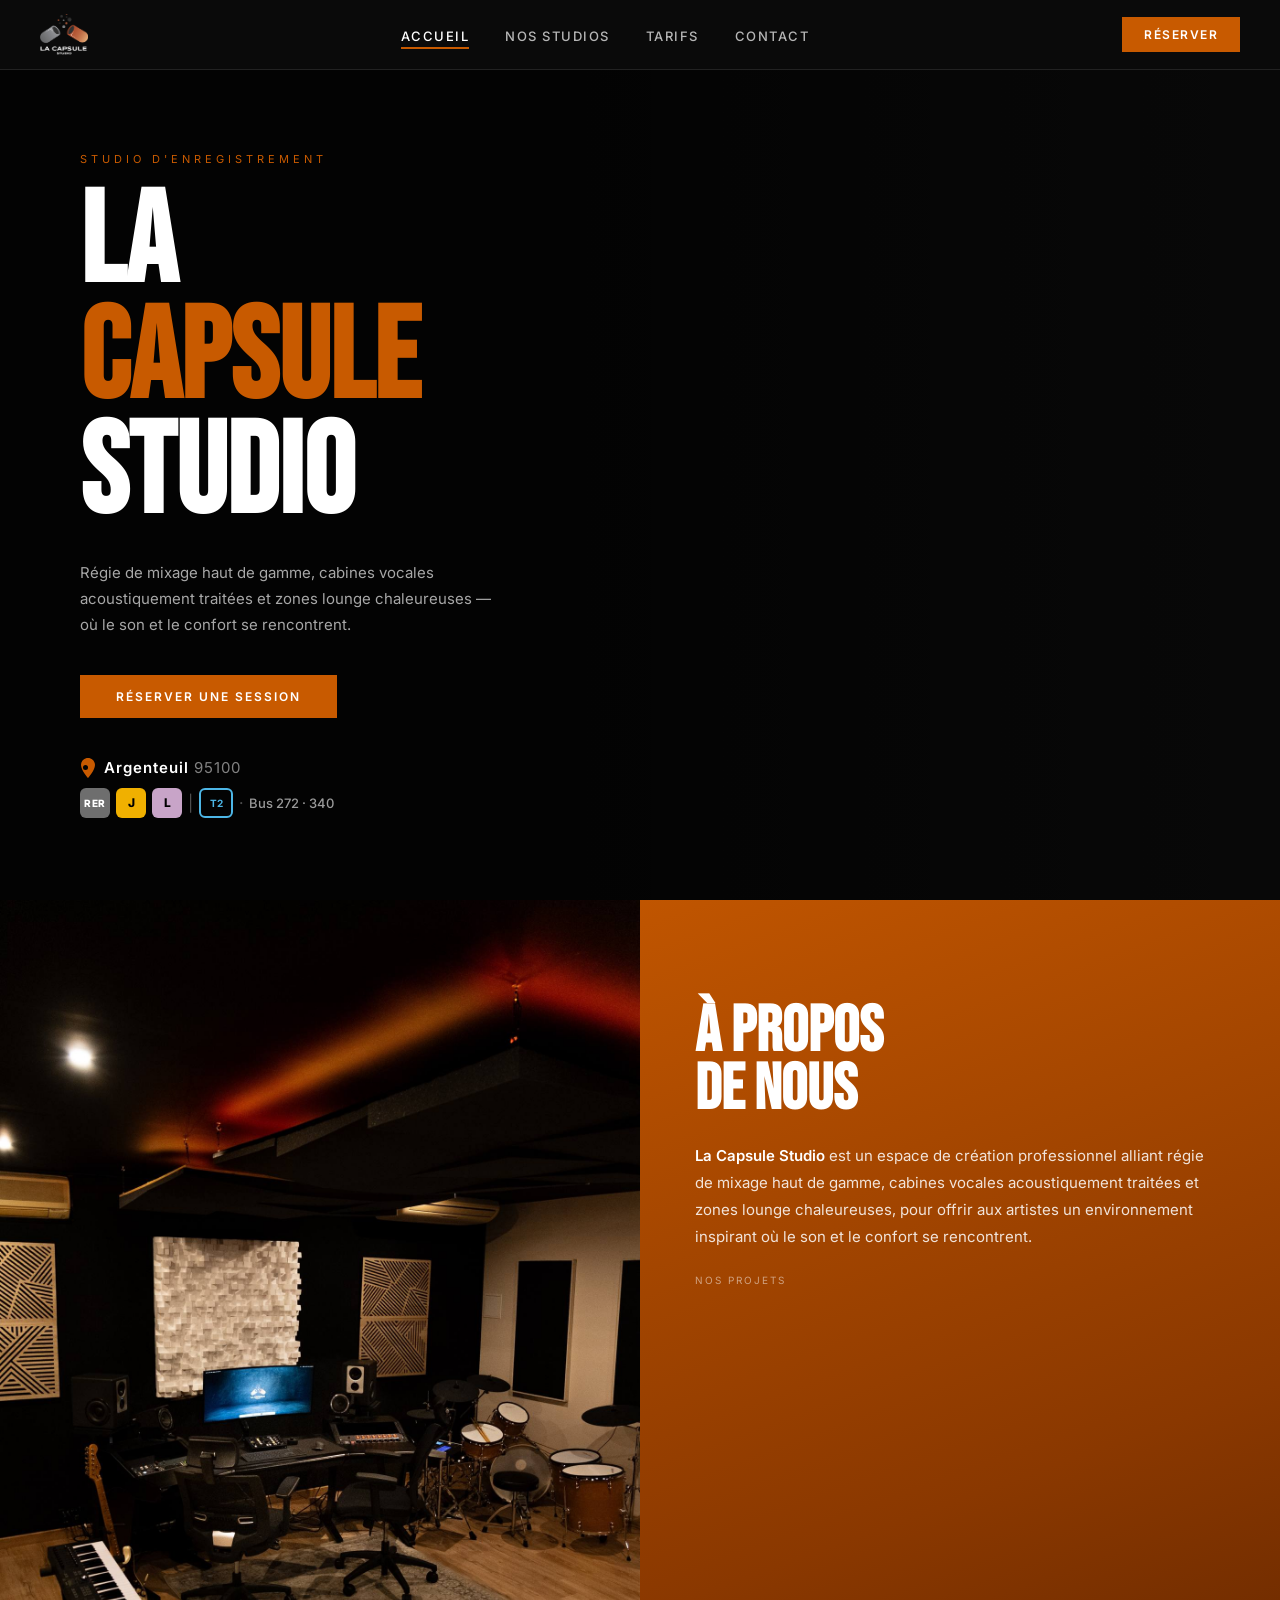
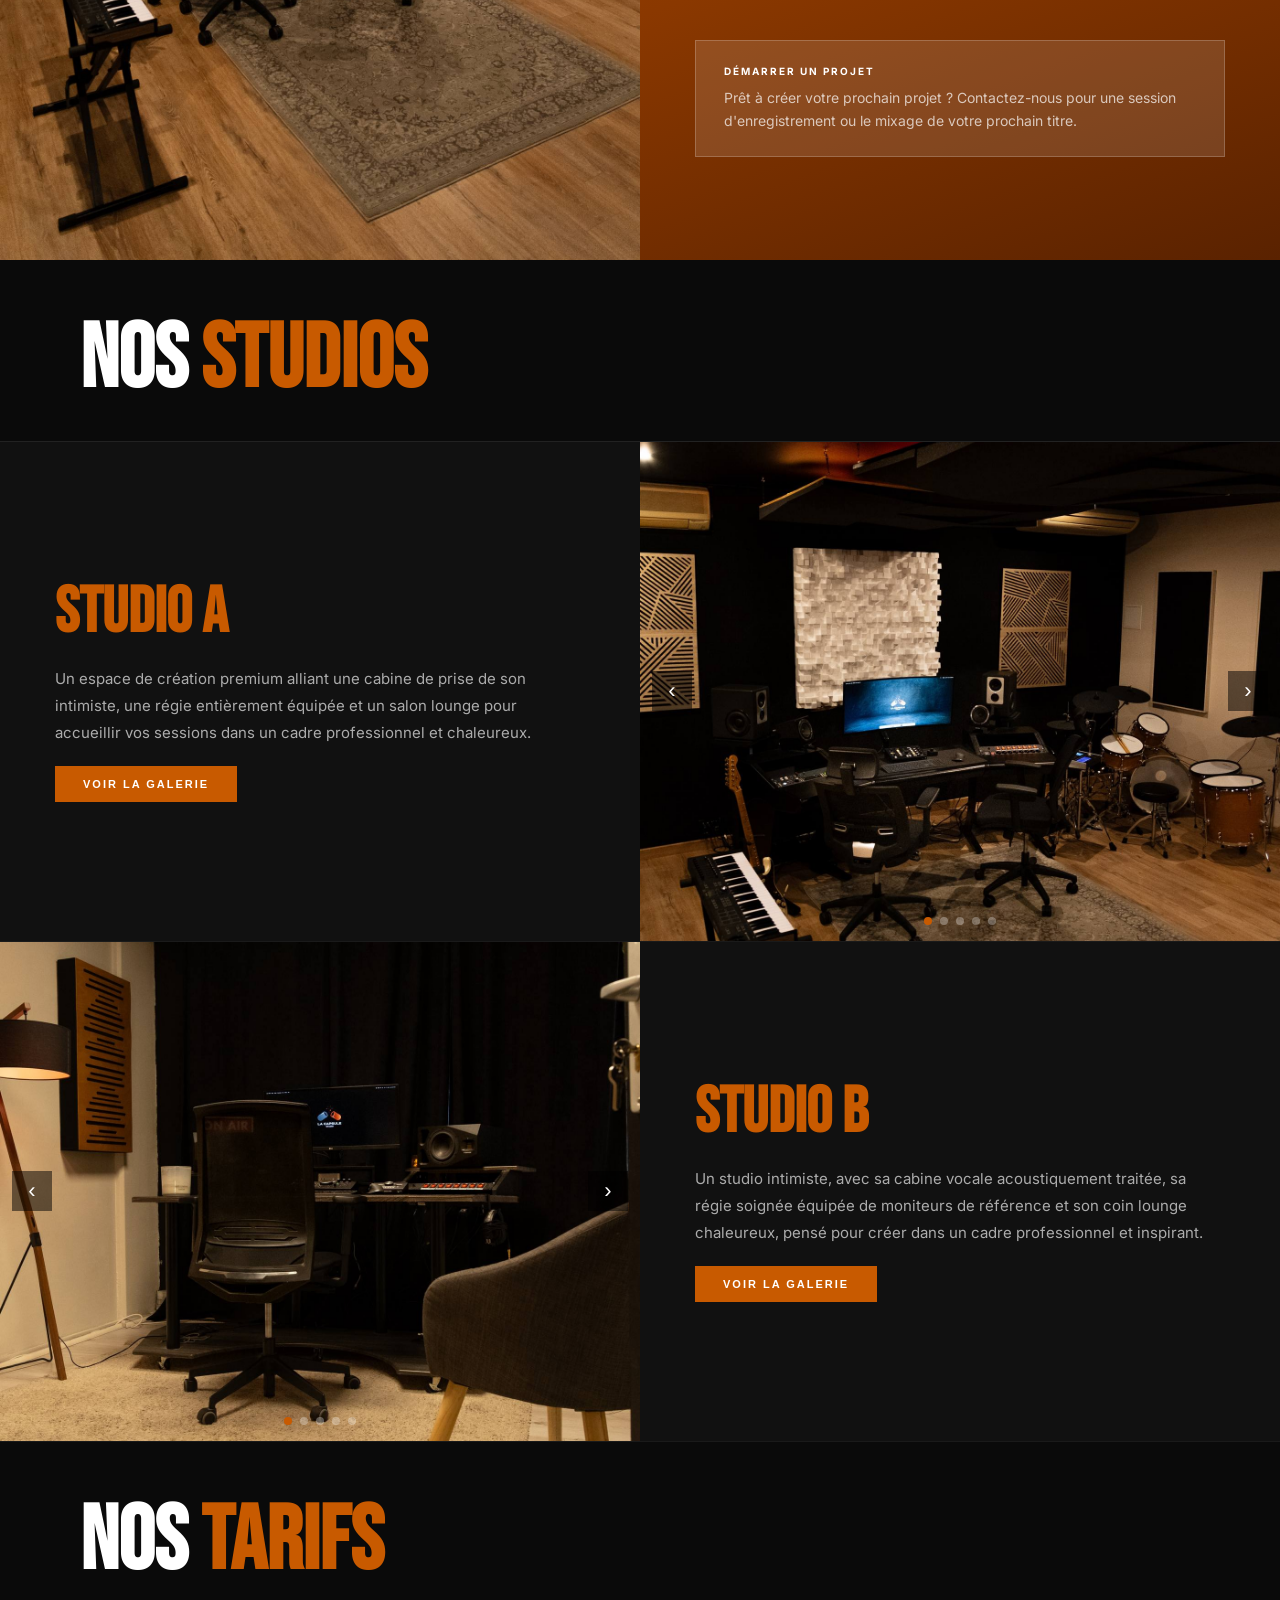
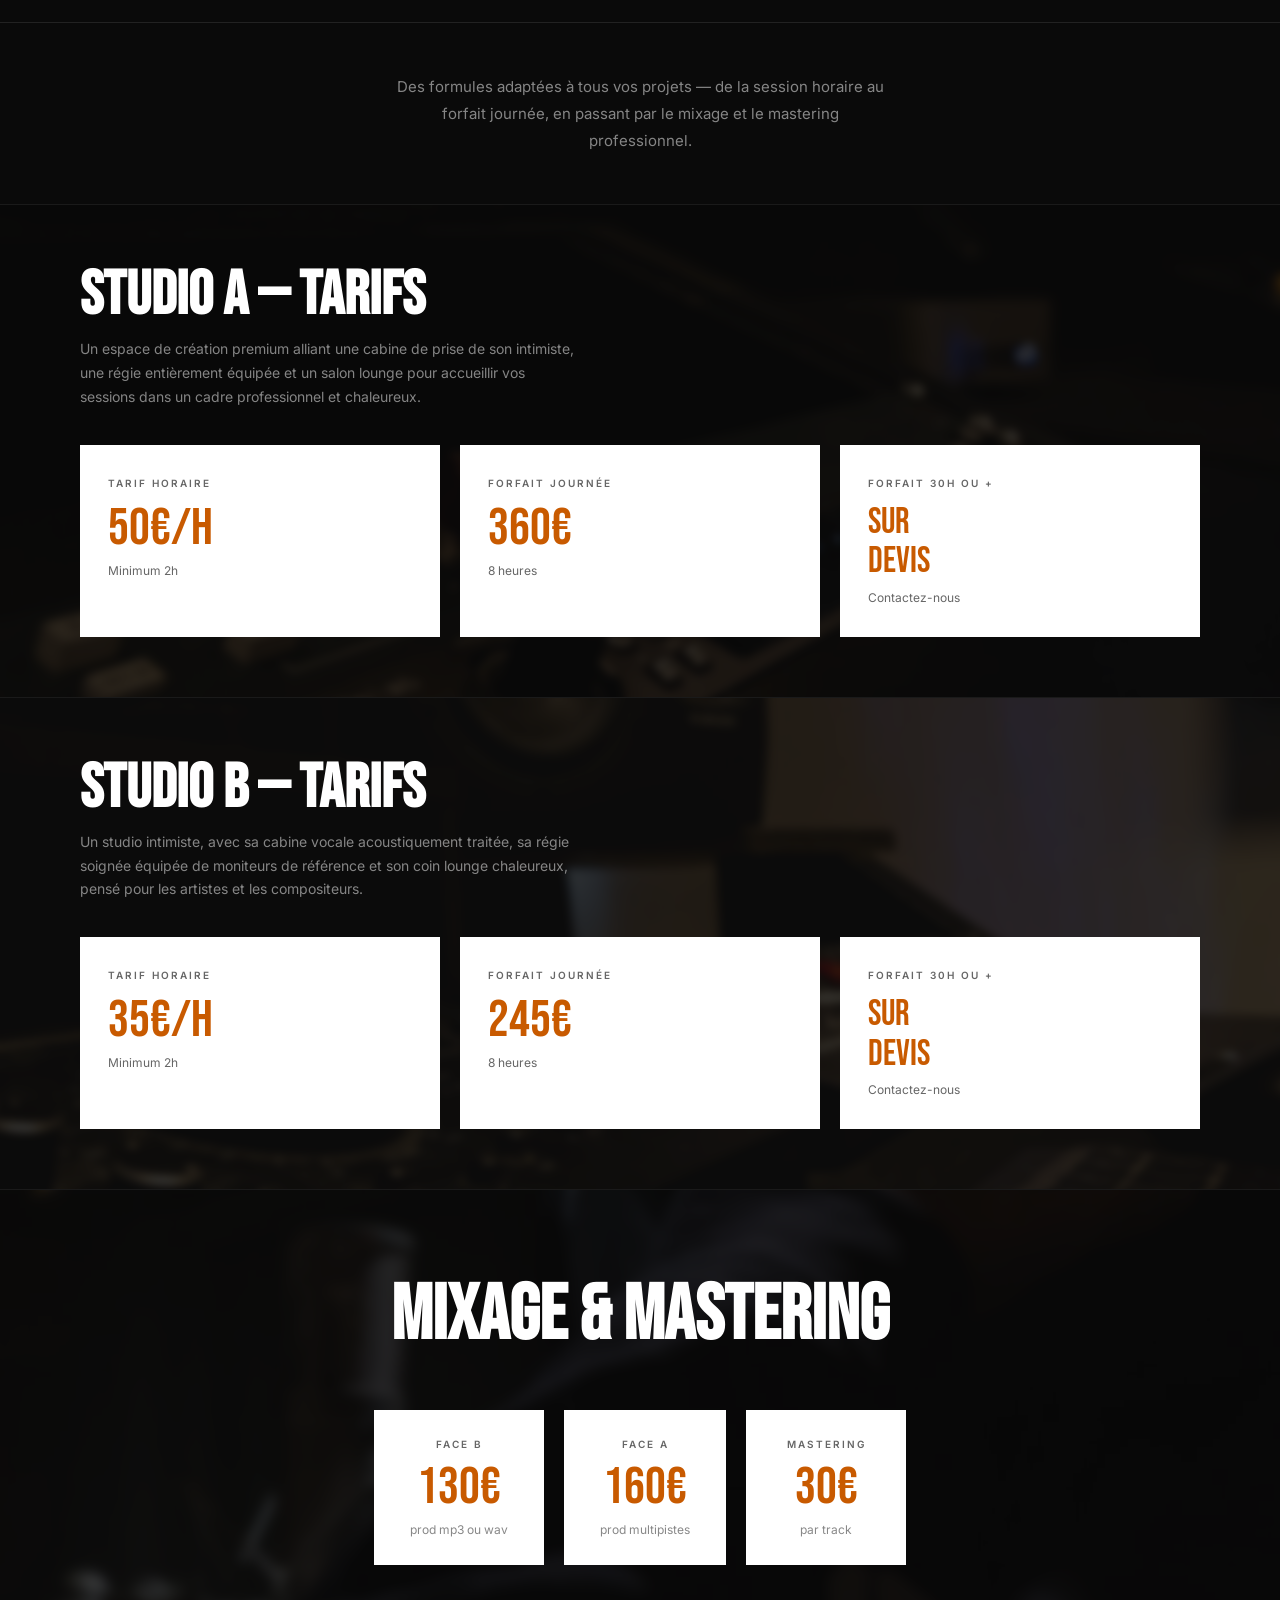
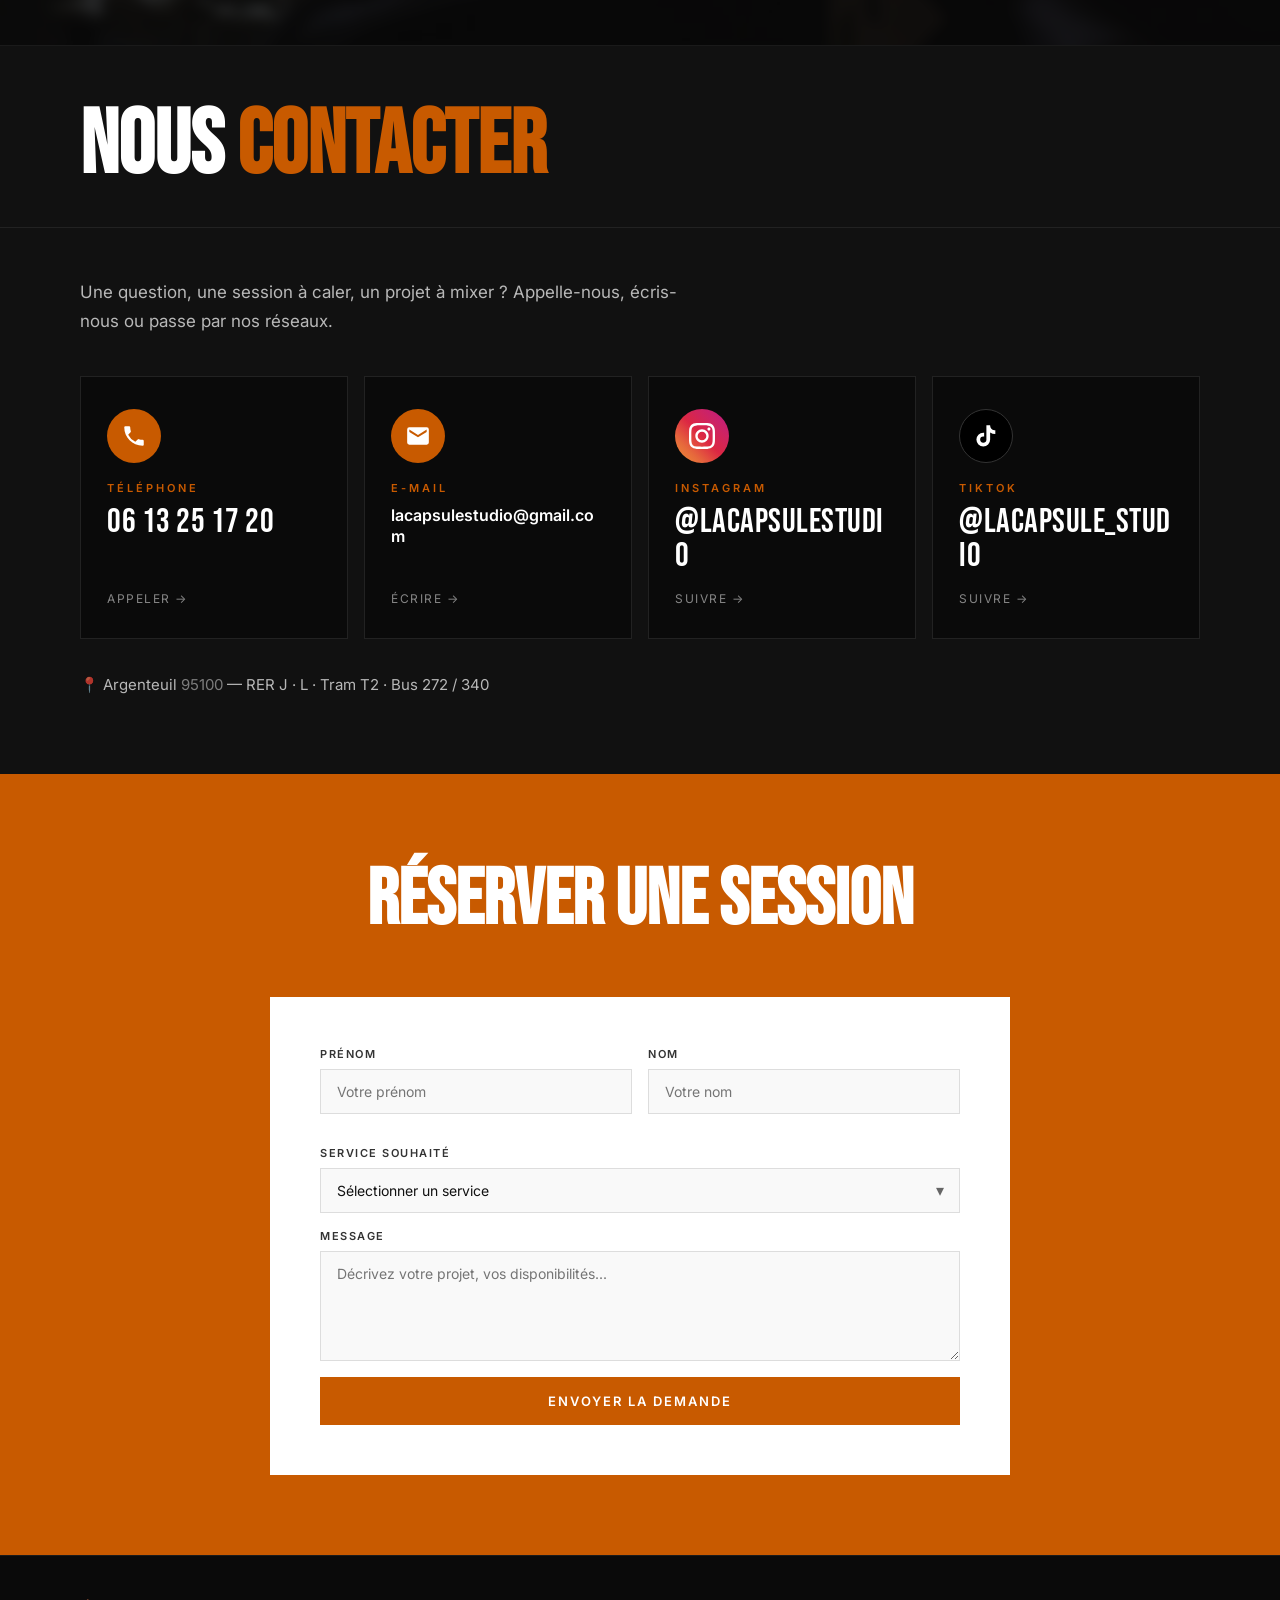
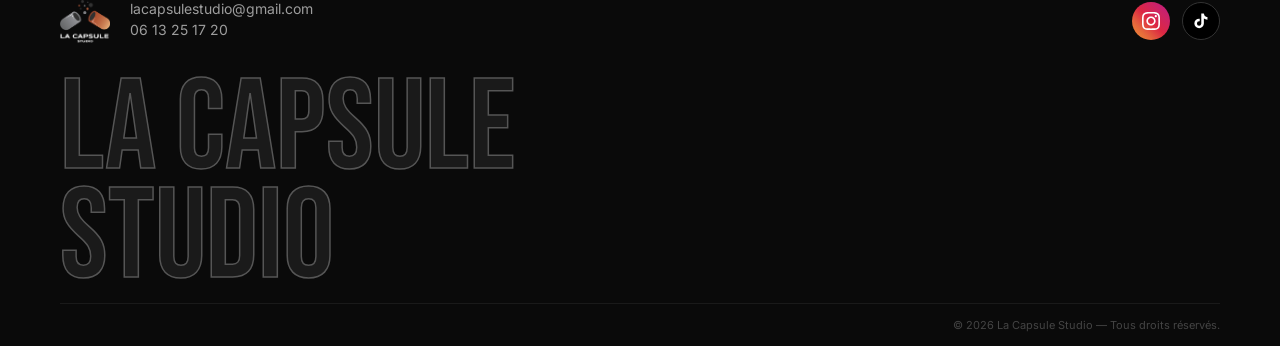
==== index.html @ 780597a2 "Texte de la section Contact raccourci" ====
<!DOCTYPE html>
<html lang="fr">
<head>
<meta charset="UTF-8">
<meta name="viewport" content="width=device-width, initial-scale=1.0, viewport-fit=cover">
<title>La Capsule Studio</title>
<link href="https://fonts.googleapis.com/css2?family=Bebas+Neue&family=Inter:wght@300;400;500;600&display=swap" rel="stylesheet">
<link rel="stylesheet" href="style.css">
</head>
<body>

<!-- NAV -->
<nav>
  <a class="nav-logo" href="#accueil" onclick="smoothTo('accueil');return false;">
    <img src="images/logo.png" class="logo-icon" alt="La Capsule Studio">
  </a>
  <ul class="nav-links" id="navLinks">
    <li><a href="#accueil" id="nav-accueil" class="active" onclick="smoothTo('accueil');return false;">ACCUEIL</a></li>
    <li><a href="#studios" id="nav-studios" onclick="smoothTo('studios');return false;">NOS STUDIOS</a></li>
    <li><a href="#tarifs" id="nav-tarifs" onclick="smoothTo('tarifs');return false;">TARIFS</a></li>
    <li><a href="#contact" id="nav-contact" onclick="smoothTo('contact');return false;">CONTACT</a></li>
  </ul>
  <div class="nav-right">
    <a class="btn-reserve" href="#reservation" onclick="smoothTo('reservation');return false;">RÉSERVER</a>
    <button class="mobile-menu-btn" onclick="toggleMenu()" aria-label="Menu">☰</button>
  </div>
</nav>

<!-- ========== ACCUEIL ========== -->
<section id="accueil" class="page">

  <!-- HERO avec vidéo -->
  <div class="hero">
    <video class="hero-video" autoplay muted loop playsinline preload="auto">
      <source src="video-bg.mp4" type="video/mp4">
    </video>
    <div class="hero-overlay"></div>
    <div class="hero-content">
      <p class="hero-tag">Studio d'enregistrement</p>
      <h1 class="hero-title">LA<br><span>CAPSULE</span><br>STUDIO</h1>
      <p class="hero-sub">Régie de mixage haut de gamme, cabines vocales acoustiquement traitées et zones lounge chaleureuses — où le son et le confort se rencontrent.</p>
      <a href="#reservation" class="hero-cta" onclick="smoothTo('reservation');return false;">RÉSERVER UNE SESSION</a>

      <!-- Localisation -->
      <div class="hero-location">
        <div class="location-top">
          <svg width="16" height="20" viewBox="0 0 16 20" fill="none"><path d="M8 0C4.13 0 1 3.13 1 7c0 5.25 7 13 7 13s7-7.75 7-13c0-3.87-3.13-7-7-7zm0 9.5A2.5 2.5 0 115.5 7 2.5 2.5 0 018 9.5z" fill="#C85A00"/></svg>
          <span class="location-city">Argenteuil <span>95100</span></span>
        </div>
        <div class="location-transports">
          <div class="transport-badge rer">RER</div>
          <div class="transport-badge line-j">J</div>
          <div class="transport-badge line-l">L</div>
          <div class="transport-sep">|</div>
          <div class="transport-badge tram">T2</div>
          <div class="transport-sep">·</div>
          <span class="transport-bus">Bus 272 · 340</span>
        </div>
      </div>
    </div>
  </div>

  <!-- À PROPOS -->
  <div class="section-about">
    <div class="about-img">
      <img src="images/photo-01.jpg" alt="Studio La Capsule">
    </div>
    <div class="about-content">
      <h2>À PROPOS<br>DE NOUS</h2>
      <p><strong>La Capsule Studio</strong> est un espace de création professionnel alliant régie de mixage haut de gamme, cabines vocales acoustiquement traitées et zones lounge chaleureuses, pour offrir aux artistes un environnement inspirant où le son et le confort se rencontrent.</p>
      <div class="spotify-wrap">
        <p class="spotify-label">NOS PROJETS</p>
        <iframe src="https://open.spotify.com/embed/playlist/1bwnCoMisP1FJUSFYsH07v?utm_source=generator&theme=0" width="100%" height="320" frameborder="0" allowfullscreen allow="autoplay; clipboard-write; encrypted-media; fullscreen; picture-in-picture" loading="lazy" style="border-radius:8px;"></iframe>
      </div>
      <div class="card-project">
        <h4>DÉMARRER UN PROJET</h4>
        <p>Prêt à créer votre prochain projet ? Contactez-nous pour une session d'enregistrement ou le mixage de votre prochain titre.</p>
      </div>
    </div>
  </div>

</section>

<!-- ========== NOS STUDIOS ========== -->
<section id="studios" class="page">

  <div class="page-header">
    <h1>NOS <span>STUDIOS</span></h1>
  </div>

  <!-- Studio A -->
  <div class="studio-section">
    <div class="studio-info">
      <h2>STUDIO A</h2>
      <p>Un espace de création premium alliant une cabine de prise de son intimiste, une régie entièrement équipée et un salon lounge pour accueillir vos sessions dans un cadre professionnel et chaleureux.</p>
      <button class="btn-galerie" onclick="openGallery('a')">VOIR LA GALERIE</button>
    </div>
    <div class="studio-gallery">
      <div class="gallery-slider" id="gallery-a">
        <div class="gallery-slide active"><img onclick="openLightbox(this)" src="images/photo-01.jpg" alt="Studio A"></div>
        <div class="gallery-slide"><img onclick="openLightbox(this)" src="images/photo-02.jpg" alt="Studio A"></div>
        <div class="gallery-slide"><img onclick="openLightbox(this)" src="images/photo-03.jpg" alt="Studio A"></div>
        <div class="gallery-slide"><img onclick="openLightbox(this)" src="images/photo-04.jpg" alt="Studio A"></div>
        <div class="gallery-slide"><img onclick="openLightbox(this)" src="images/photo-05.jpg" alt="Studio A"></div>
      </div>
      <button class="gallery-arrow prev" onclick="slideGallery('a',-1)">‹</button>
      <button class="gallery-arrow next" onclick="slideGallery('a',1)">›</button>
      <div class="gallery-nav" id="dots-a">
        <button class="gallery-dot active" onclick="goSlide('a',0)"></button>
        <button class="gallery-dot" onclick="goSlide('a',1)"></button>
        <button class="gallery-dot" onclick="goSlide('a',2)"></button>
        <button class="gallery-dot" onclick="goSlide('a',3)"></button>
        <button class="gallery-dot" onclick="goSlide('a',4)"></button>
      </div>
    </div>
  </div>

  <!-- Studio B -->
  <div class="studio-section reverse">
    <div class="studio-info">
      <h2>STUDIO B</h2>
      <p>Un studio intimiste, avec sa cabine vocale acoustiquement traitée, sa régie soignée équipée de moniteurs de référence et son coin lounge chaleureux, pensé pour créer dans un cadre professionnel et inspirant.</p>
      <button class="btn-galerie" onclick="openGallery('b')">VOIR LA GALERIE</button>
    </div>
    <div class="studio-gallery">
      <div class="gallery-slider" id="gallery-b">
        <div class="gallery-slide active"><img onclick="openLightbox(this)" src="images/photo-06.jpg" alt="Studio B"></div>
        <div class="gallery-slide"><img onclick="openLightbox(this)" src="images/photo-07.jpg" alt="Studio B"></div>
        <div class="gallery-slide"><img onclick="openLightbox(this)" src="images/photo-08.jpg" alt="Studio B"></div>
        <div class="gallery-slide"><img onclick="openLightbox(this)" src="images/photo-09.jpg" alt="Studio B" style="object-position:center 15%"></div>
        <div class="gallery-slide"><img onclick="openLightbox(this)" src="images/photo-10.jpg" alt="Studio B"></div>
      </div>
      <button class="gallery-arrow prev" onclick="slideGallery('b',-1)">‹</button>
      <button class="gallery-arrow next" onclick="slideGallery('b',1)">›</button>
      <div class="gallery-nav" id="dots-b">
        <button class="gallery-dot active" onclick="goSlide('b',0)"></button>
        <button class="gallery-dot" onclick="goSlide('b',1)"></button>
        <button class="gallery-dot" onclick="goSlide('b',2)"></button>
        <button class="gallery-dot" onclick="goSlide('b',3)"></button>
        <button class="gallery-dot" onclick="goSlide('b',4)"></button>
      </div>
    </div>
  </div>

</section>

<!-- ========== TARIFS ========== -->
<section id="tarifs" class="page">

  <div class="page-header">
    <h1>NOS <span>TARIFS</span></h1>
  </div>
  <div class="tarifs-intro">
    <p>Des formules adaptées à tous vos projets — de la session horaire au forfait journée, en passant par le mixage et le mastering professionnel.</p>
  </div>

  <div class="studio-tarif-block">
    <div class="tarif-bg" style="background-image:url('images/photo-04.jpg')"></div>
    <div class="tarif-header">
      <h2>STUDIO A — TARIFS</h2>
      <p>Un espace de création premium alliant une cabine de prise de son intimiste, une régie entièrement équipée et un salon lounge pour accueillir vos sessions dans un cadre professionnel et chaleureux.</p>
    </div>
    <div class="tarif-cards">
      <div class="tarif-card"><h4>Tarif horaire</h4><div class="price">50€/h</div><div class="detail">Minimum 2h</div></div>
      <div class="tarif-card"><h4>Forfait journée</h4><div class="price">360€</div><div class="detail">8 heures</div></div>
      <div class="tarif-card"><h4>Forfait 30h ou +</h4><div class="price-devis">Sur<br>devis</div><div class="detail">Contactez-nous</div></div>
    </div>
  </div>

  <div class="studio-tarif-block dark">
    <div class="tarif-bg" style="background-image:url('images/photo-11.jpg')"></div>
    <div class="tarif-header">
      <h2>STUDIO B — TARIFS</h2>
      <p>Un studio intimiste, avec sa cabine vocale acoustiquement traitée, sa régie soignée équipée de moniteurs de référence et son coin lounge chaleureux, pensé pour les artistes et les compositeurs.</p>
    </div>
    <div class="tarif-cards">
      <div class="tarif-card"><h4>Tarif horaire</h4><div class="price">35€/h</div><div class="detail">Minimum 2h</div></div>
      <div class="tarif-card"><h4>Forfait journée</h4><div class="price">245€</div><div class="detail">8 heures</div></div>
      <div class="tarif-card"><h4>Forfait 30h ou +</h4><div class="price-devis">Sur<br>devis</div><div class="detail">Contactez-nous</div></div>
    </div>
  </div>

  <div class="mixage-block">
    <div class="tarif-bg" style="background-image:url('images/photo-12.jpg');opacity:0.2;filter:blur(6px)"></div>
    <h2>MIXAGE & MASTERING</h2>
    <div class="mixage-cards">
      <div class="mixage-card"><h4>Face B</h4><div class="price">130€</div><div class="detail">prod mp3 ou wav</div></div>
      <div class="mixage-card"><h4>Face A</h4><div class="price">160€</div><div class="detail">prod multipistes</div></div>
      <div class="mixage-card"><h4>Mastering</h4><div class="price">30€</div><div class="detail">par track</div></div>
    </div>
  </div>

</section>

<!-- ========== CONTACT ========== -->
<section id="contact" class="page section-coord">

  <div class="page-header">
    <h1>NOUS <span>CONTACTER</span></h1>
  </div>

  <div class="coord-wrap">
    <p class="coord-intro">Une question, une session à caler, un projet à mixer&nbsp;? Appelle-nous, écris-nous ou passe par nos réseaux.</p>

    <div class="coord-grid">
      <a class="coord-card" href="tel:+33613251720">
        <span class="coord-icon"><svg width="26" height="26" viewBox="0 0 24 24" fill="white"><path d="M6.62 10.79a15.05 15.05 0 006.59 6.59l2.2-2.2a1 1 0 011.02-.24c1.12.37 2.33.57 3.57.57a1 1 0 011 1V20a1 1 0 01-1 1C10.61 21 3 13.39 3 4a1 1 0 011-1h3.5a1 1 0 011 1c0 1.25.2 2.45.57 3.57a1 1 0 01-.25 1.02l-2.2 2.2z"/></svg></span>
        <span class="coord-label">Téléphone</span>
        <span class="coord-value">06 13 25 17 20</span>
        <span class="coord-action">Appeler →</span>
      </a>
      <a class="coord-card" href="mailto:lacapsulestudio@gmail.com">
        <span class="coord-icon"><svg width="26" height="26" viewBox="0 0 24 24" fill="white"><path d="M20 4H4a2 2 0 00-2 2v12a2 2 0 002 2h16a2 2 0 002-2V6a2 2 0 00-2-2zm0 4.24l-8 5-8-5V6l8 5 8-5v2.24z"/></svg></span>
        <span class="coord-label">E-mail</span>
        <span class="coord-value coord-value-sm">lacapsulestudio@gmail.com</span>
        <span class="coord-action">Écrire →</span>
      </a>
      <a class="coord-card" href="https://www.instagram.com/lacapsulestudio/" target="_blank" rel="noopener">
        <span class="coord-icon social-ig"><svg width="26" height="26" viewBox="0 0 24 24" fill="white"><path d="M12 2.163c3.204 0 3.584.012 4.85.07 3.252.148 4.771 1.691 4.919 4.919.058 1.265.069 1.645.069 4.849 0 3.205-.012 3.584-.069 4.849-.149 3.225-1.664 4.771-4.919 4.919-1.266.058-1.644.07-4.85.07-3.204 0-3.584-.012-4.849-.07-3.26-.149-4.771-1.699-4.919-4.92-.058-1.265-.07-1.644-.07-4.849 0-3.204.013-3.583.07-4.849.149-3.227 1.664-4.771 4.919-4.919 1.266-.057 1.645-.069 4.849-.069zm0-2.163c-3.259 0-3.667.014-4.947.072-4.358.2-6.78 2.618-6.98 6.98-.059 1.281-.073 1.689-.073 4.948 0 3.259.014 3.668.072 4.948.2 4.358 2.618 6.78 6.98 6.98 1.281.058 1.689.072 4.948.072 3.259 0 3.668-.014 4.948-.072 4.354-.2 6.782-2.618 6.979-6.98.059-1.28.073-1.689.073-4.948 0-3.259-.014-3.667-.072-4.947-.196-4.354-2.617-6.78-6.979-6.98-1.281-.059-1.69-.073-4.949-.073zm0 5.838c-3.403 0-6.162 2.759-6.162 6.162s2.759 6.163 6.162 6.163 6.162-2.759 6.162-6.163c0-3.403-2.759-6.162-6.162-6.162zm0 10.162c-2.209 0-4-1.79-4-4 0-2.209 1.791-4 4-4s4 1.791 4 4c0 2.21-1.791 4-4 4zm6.406-11.845c-.796 0-1.441.645-1.441 1.44s.645 1.44 1.441 1.44c.795 0 1.439-.645 1.439-1.44s-.644-1.44-1.439-1.44z"/></svg></span>
        <span class="coord-label">Instagram</span>
        <span class="coord-value">@lacapsulestudio</span>
        <span class="coord-action">Suivre →</span>
      </a>
      <a class="coord-card" href="https://www.tiktok.com/@lacapsule_studio" target="_blank" rel="noopener">
        <span class="coord-icon social-tk"><svg width="26" height="26" viewBox="0 0 24 24" fill="white"><path d="M19.59 6.69a4.83 4.83 0 01-3.77-4.25V2h-3.45v13.67a2.89 2.89 0 01-2.88 2.5 2.89 2.89 0 01-2.89-2.89 2.89 2.89 0 012.89-2.89c.28 0 .54.04.79.1V9.01a6.33 6.33 0 00-.79-.05 6.34 6.34 0 00-6.34 6.34 6.34 6.34 0 006.34 6.34 6.34 6.34 0 006.33-6.34V8.69a8.18 8.18 0 004.78 1.53V6.78a4.85 4.85 0 01-1.01-.09z"/></svg></span>
        <span class="coord-label">TikTok</span>
        <span class="coord-value">@lacapsule_studio</span>
        <span class="coord-action">Suivre →</span>
      </a>
    </div>

    <p class="coord-address">📍 Argenteuil <span>95100</span> — RER J · L · Tram T2 · Bus 272 / 340</p>
  </div>

</section>

<!-- ========== RÉSERVATION ========== -->
<section id="reservation" class="section-contact">
  <h2>RÉSERVER UNE SESSION</h2>
  <div class="contact-form-wrap">
    <div class="form-row">
      <div class="form-group"><label>Prénom</label><input type="text" id="prenom" placeholder="Votre prénom"></div>
      <div class="form-group"><label>Nom</label><input type="text" id="nom" placeholder="Votre nom"></div>
    </div>
    <div class="form-group">
      <label>Service souhaité</label>
      <div class="select-wrap">
        <select id="service">
          <option value="">Sélectionner un service</option>
          <option>Enregistrement — Studio A</option>
          <option>Enregistrement — Studio B</option>
          <option>Mixage (Face B — mp3/wav)</option>
          <option>Mixage (Face A — multipistes)</option>
          <option>Mastering</option>
          <option>Forfait journée</option>
          <option>Information</option>
        </select>
      </div>
    </div>
    <div class="form-group"><label>Message</label><textarea id="message" placeholder="Décrivez votre projet, vos disponibilités..."></textarea></div>
    <button class="btn-submit" onclick="sendForm()">ENVOYER LA DEMANDE</button>
  </div>
</section>

<!-- FOOTER -->
<footer>
  <div class="footer-top">
    <div class="footer-info">
      <img src="images/logo.png" class="footer-logo" alt="La Capsule Studio">
      <div class="footer-contact">
        <p>lacapsulestudio@gmail.com</p>
        <p>06 13 25 17 20</p>
      </div>
    </div>
    <div class="footer-social">
      <a href="https://www.instagram.com/lacapsulestudio/" target="_blank" class="social-btn social-ig" title="Instagram">
        <svg width="18" height="18" viewBox="0 0 24 24" fill="white"><path d="M12 2.163c3.204 0 3.584.012 4.85.07 3.252.148 4.771 1.691 4.919 4.919.058 1.265.069 1.645.069 4.849 0 3.205-.012 3.584-.069 4.849-.149 3.225-1.664 4.771-4.919 4.919-1.266.058-1.644.07-4.85.07-3.204 0-3.584-.012-4.849-.07-3.26-.149-4.771-1.699-4.919-4.92-.058-1.265-.07-1.644-.07-4.849 0-3.204.013-3.583.07-4.849.149-3.227 1.664-4.771 4.919-4.919 1.266-.057 1.645-.069 4.849-.069zm0-2.163c-3.259 0-3.667.014-4.947.072-4.358.2-6.78 2.618-6.98 6.98-.059 1.281-.073 1.689-.073 4.948 0 3.259.014 3.668.072 4.948.2 4.358 2.618 6.78 6.98 6.98 1.281.058 1.689.072 4.948.072 3.259 0 3.668-.014 4.948-.072 4.354-.2 6.782-2.618 6.979-6.98.059-1.28.073-1.689.073-4.948 0-3.259-.014-3.667-.072-4.947-.196-4.354-2.617-6.78-6.979-6.98-1.281-.059-1.69-.073-4.949-.073zm0 5.838c-3.403 0-6.162 2.759-6.162 6.162s2.759 6.163 6.162 6.163 6.162-2.759 6.162-6.163c0-3.403-2.759-6.162-6.162-6.162zm0 10.162c-2.209 0-4-1.79-4-4 0-2.209 1.791-4 4-4s4 1.791 4 4c0 2.21-1.791 4-4 4zm6.406-11.845c-.796 0-1.441.645-1.441 1.44s.645 1.44 1.441 1.44c.795 0 1.439-.645 1.439-1.44s-.644-1.44-1.439-1.44z"/></svg>
      </a>
      <a href="https://www.tiktok.com/@lacapsule_studio" target="_blank" class="social-btn social-tk" title="TikTok">
        <svg width="18" height="18" viewBox="0 0 24 24" fill="white"><path d="M19.59 6.69a4.83 4.83 0 01-3.77-4.25V2h-3.45v13.67a2.89 2.89 0 01-2.88 2.5 2.89 2.89 0 01-2.89-2.89 2.89 2.89 0 012.89-2.89c.28 0 .54.04.79.1V9.01a6.33 6.33 0 00-.79-.05 6.34 6.34 0 00-6.34 6.34 6.34 6.34 0 006.34 6.34 6.34 6.34 0 006.33-6.34V8.69a8.18 8.18 0 004.78 1.53V6.78a4.85 4.85 0 01-1.01-.09z"/></svg>
      </a>
    </div>
  </div>
  <div class="footer-big">LA CAPSULE<br>STUDIO</div>
  <div class="footer-bottom">© 2026 La Capsule Studio — Tous droits réservés.</div>
</footer>

<div class="toast" id="toast"></div>

<div class="lightbox" id="lightbox" onclick="closeLightbox(event)">
  <button class="lightbox-close" onclick="closeLightbox()">×</button>
  <button class="lightbox-arrow prev" onclick="event.stopPropagation();lbNav(-1)">‹</button>
  <img id="lightbox-img" src="" alt="">
  <button class="lightbox-arrow next" onclick="event.stopPropagation();lbNav(1)">›</button>
</div>

<script src="script.js"></script>
</body>
</html>
---- style.css ----
/* ===== VARIABLES ===== */
:root {
  --orange: #C85A00;
  --orange-light: #D4692A;
  --black: #0a0a0a;
  --dark: #111111;
  --white: #ffffff;
}

*, *::before, *::after { margin: 0; padding: 0; box-sizing: border-box; }
html { scroll-behavior: smooth; }
body { font-family: 'Inter', sans-serif; background: var(--black); color: var(--white); overflow-x: hidden; }

/* ===== NAV ===== */
nav { position: fixed; top: 0; left: 0; right: 0; z-index: 1000; background: var(--black); display: flex; align-items: center; justify-content: space-between; padding: 0 40px; height: 70px; border-bottom: 1px solid #222; }
.nav-logo { display: flex; align-items: center; text-decoration: none; }
.logo-icon { width: 48px; height: 48px; object-fit: contain; mix-blend-mode: screen; }
.nav-links { display: flex; align-items: center; gap: 36px; list-style: none; }
.nav-links a { color: var(--white); text-decoration: none; font-size: 13px; font-weight: 500; letter-spacing: 1.5px; text-transform: uppercase; opacity: 0.7; position: relative; transition: opacity 0.3s; }
.nav-links a::after { content: ''; position: absolute; bottom: -5px; left: 0; width: 0; height: 2px; background: var(--orange); transition: width 0.35s ease; }
.nav-links a:hover { opacity: 1; }
.nav-links a.active { opacity: 1; }
.nav-links a.active::after { width: 100%; }
.nav-right { display: flex; align-items: center; gap: 16px; }
.btn-reserve { background: var(--orange); color: var(--white); padding: 10px 22px; font-size: 12px; font-weight: 600; letter-spacing: 1.5px; text-transform: uppercase; text-decoration: none; transition: background 0.2s; white-space: nowrap; }
.btn-reserve:hover { background: var(--orange-light); }
.mobile-menu-btn { display: none; background: none; border: none; color: white; font-size: 26px; cursor: pointer; padding: 4px 8px; line-height: 1; }

/* ===== PAGES ===== */
#accueil { padding-top: 70px; }
section.page { scroll-margin-top: 70px; }

/* ===== HERO ===== */
.hero { position: relative; min-height: calc(100vh - 70px); display: flex; align-items: center; overflow: hidden; background: #0a0a0a; }
.hero-video { position: absolute; inset: 0; width: 100%; height: 100%; object-fit: cover; opacity: 0.45; }
.hero-overlay { position: absolute; inset: 0; background: linear-gradient(to right, rgba(0,0,0,0.75) 40%, rgba(0,0,0,0.2) 100%); }
.hero-content { position: relative; z-index: 2; padding: 60px 80px; max-width: 680px; }
.hero-tag { font-size: 11px; letter-spacing: 4px; text-transform: uppercase; color: var(--orange); margin-bottom: 20px; }
.hero-title { font-family: 'Bebas Neue', sans-serif; font-size: clamp(64px, 10vw, 130px); line-height: 0.9; color: var(--white); margin-bottom: 28px; }
.hero-title span { color: var(--orange); }
.hero-sub { font-size: 15px; line-height: 1.75; color: rgba(255,255,255,0.65); max-width: 420px; margin-bottom: 36px; }
.hero-cta { display: inline-block; background: var(--orange); color: var(--white); padding: 14px 36px; font-size: 12px; font-weight: 600; letter-spacing: 2px; text-transform: uppercase; text-decoration: none; transition: background 0.2s, transform 0.2s; margin-bottom: 40px; }
.hero-cta:hover { background: var(--orange-light); transform: translateY(-2px); }

/* ===== LOCALISATION ===== */
.hero-location { display: flex; flex-direction: column; gap: 10px; }
.location-top { display: flex; align-items: center; gap: 8px; }
.location-city { font-size: 15px; font-weight: 600; color: var(--white); letter-spacing: 1px; }
.location-city span { color: rgba(255,255,255,0.5); font-weight: 400; }
.location-transports { display: flex; align-items: center; gap: 6px; flex-wrap: wrap; }
.transport-badge { display: flex; align-items: center; justify-content: center; width: 30px; height: 30px; border-radius: 6px; font-size: 12px; font-weight: 800; letter-spacing: 0; }
.transport-badge.rer { background: #6e6e6e; color: white; font-size: 10px; letter-spacing: 0.5px; }
.transport-badge.line-j { background: #f0b000; color: #000; }
.transport-badge.line-l { background: #c8a4c8; color: #000; }
.transport-badge.tram { background: transparent; color: #4db6e6; border: 2px solid #4db6e6; font-size: 10px; font-weight: 700; width: 34px; }
.transport-sep { color: rgba(255,255,255,0.3); font-size: 16px; }
.transport-bus { font-size: 13px; color: rgba(255,255,255,0.6); font-weight: 500; }

/* ===== À PROPOS ===== */
.section-about { display: grid; grid-template-columns: 1fr 1fr; min-height: 600px; }
.about-img { overflow: hidden; }
.about-img img { width: 100%; height: 100%; object-fit: cover; object-position: center; display: block; min-height: 500px; }
.about-content { background: linear-gradient(160deg, #c05500 0%, #8a3800 60%, #5a2200 100%); padding: 60px 55px; display: flex; flex-direction: column; justify-content: center; gap: 24px; }
.about-content h2 { font-family: 'Bebas Neue', sans-serif; font-size: clamp(44px, 5vw, 80px); line-height: 0.9; color: var(--white); }
.about-content > p { font-size: 15px; line-height: 1.8; color: rgba(255,255,255,0.85); }
.about-content strong { color: var(--white); font-weight: 600; }
.spotify-wrap { display: flex; flex-direction: column; gap: 10px; }
.spotify-label { font-size: 10px; letter-spacing: 2px; text-transform: uppercase; color: rgba(255,255,255,0.5); }
.card-project { background: rgba(255,255,255,0.12); border: 1px solid rgba(255,255,255,0.2); padding: 24px 28px; }
.card-project h4 { font-size: 10px; letter-spacing: 2px; text-transform: uppercase; color: var(--white); margin-bottom: 10px; }
.card-project p { font-size: 14px; color: rgba(255,255,255,0.7); line-height: 1.6; }

/* ===== STUDIOS ===== */
.page-header { padding: 60px 80px 40px; border-bottom: 1px solid #222; }
.page-header h1 { font-family: 'Bebas Neue', sans-serif; font-size: clamp(48px, 7vw, 90px); line-height: 0.9; }
.page-header h1 span { color: var(--orange); }
.studio-section { display: grid; grid-template-columns: 1fr 1fr; min-height: 500px; border-bottom: 1px solid #1a1a1a; }
.studio-section.reverse { direction: rtl; }
.studio-section.reverse > * { direction: ltr; }
.studio-info { padding: 60px 55px; display: flex; flex-direction: column; justify-content: center; gap: 20px; background: var(--dark); }
.studio-info h2 { font-family: 'Bebas Neue', sans-serif; font-size: clamp(40px, 5vw, 68px); color: var(--orange); line-height: 1; }
.studio-info p { font-size: 15px; line-height: 1.8; color: rgba(255,255,255,0.65); }
.btn-galerie { display: inline-block; background: var(--orange); color: var(--white); padding: 12px 28px; font-size: 11px; font-weight: 600; letter-spacing: 2px; text-transform: uppercase; cursor: pointer; border: none; transition: background 0.2s; width: fit-content; }
.btn-galerie:hover { background: var(--orange-light); }
.studio-gallery { position: relative; overflow: hidden; min-height: 460px; }
.gallery-slider { position: relative; width: 100%; height: 100%; min-height: 460px; }
.gallery-slide { position: absolute; inset: 0; opacity: 0; transition: opacity 0.5s; }
.gallery-slide.active { opacity: 1; }
.gallery-slide img { width: 100%; height: 100%; object-fit: cover; display: block; cursor: zoom-in; }
.gallery-nav { position: absolute; bottom: 16px; left: 50%; transform: translateX(-50%); display: flex; gap: 8px; z-index: 10; }
.gallery-dot { width: 8px; height: 8px; border-radius: 50%; background: rgba(255,255,255,0.3); cursor: pointer; border: none; transition: background 0.2s; }
.gallery-dot.active { background: var(--orange); }
.gallery-arrow { position: absolute; top: 50%; transform: translateY(-50%); background: rgba(0,0,0,0.5); border: none; color: white; width: 40px; height: 40px; cursor: pointer; z-index: 10; font-size: 22px; display: flex; align-items: center; justify-content: center; transition: background 0.2s; }
.gallery-arrow:hover { background: var(--orange); }
.gallery-arrow.prev { left: 12px; }
.gallery-arrow.next { right: 12px; }

/* ===== TARIFS ===== */
.tarifs-intro { padding: 50px 80px; text-align: center; border-bottom: 1px solid #1a1a1a; }
.tarifs-intro p { font-size: 15px; color: rgba(255,255,255,0.5); max-width: 500px; margin: 0 auto; line-height: 1.8; }
.studio-tarif-block { padding: 60px 80px; border-bottom: 1px solid #1a1a1a; position: relative; overflow: hidden; }
.studio-tarif-block.dark { background: #0d0d0d; }
.tarif-bg { position: absolute; inset: 0; background-size: cover; background-position: center; filter: blur(4px); transform: scale(1.05); opacity: 0.15; pointer-events: none; }
.tarif-header { margin-bottom: 36px; position: relative; }
.tarif-header h2 { font-family: 'Bebas Neue', sans-serif; font-size: clamp(36px, 5vw, 62px); color: var(--white); line-height: 1; margin-bottom: 10px; }
.tarif-header p { font-size: 14px; color: rgba(255,255,255,0.5); max-width: 500px; line-height: 1.7; }
.tarif-cards { display: grid; grid-template-columns: repeat(3, 1fr); gap: 20px; position: relative; }
.tarif-card { background: var(--white); color: var(--black); padding: 32px 28px; }
.tarif-card h4 { font-size: 10px; letter-spacing: 2px; text-transform: uppercase; color: #666; font-weight: 600; margin-bottom: 14px; }
.price { font-family: 'Bebas Neue', sans-serif; font-size: 52px; color: var(--orange); line-height: 1; margin-bottom: 8px; }
.price-devis { font-family: 'Bebas Neue', sans-serif; font-size: 36px; color: var(--orange); line-height: 1.1; margin-bottom: 8px; }
.detail { font-size: 12px; color: #666; }

/* MIXAGE */
.mixage-block { padding: 80px 40px; text-align: center; position: relative; overflow: hidden; border-bottom: 1px solid #1a1a1a; }
.mixage-block h2 { font-family: 'Bebas Neue', sans-serif; font-size: clamp(40px, 6vw, 78px); color: var(--white); margin-bottom: 48px; position: relative; z-index: 1; }
.mixage-cards { display: flex; justify-content: center; gap: 20px; flex-wrap: wrap; position: relative; z-index: 1; }
.mixage-card { background: var(--white); color: var(--black); padding: 28px 36px; text-align: center; min-width: 160px; }
.mixage-card h4 { font-size: 10px; letter-spacing: 2px; text-transform: uppercase; color: #666; margin-bottom: 12px; font-weight: 600; }
.mixage-card .detail { font-size: 12px; color: #888; }

/* ===== CONTACT ===== */
.section-contact { background: var(--orange); padding: 80px 40px; scroll-margin-top: 70px; }
.section-contact h2 { font-family: 'Bebas Neue', sans-serif; font-size: clamp(40px, 7vw, 78px); text-align: center; color: var(--white); margin-bottom: 50px; }
.contact-form-wrap { max-width: 740px; margin: 0 auto; background: var(--white); padding: 50px; }
.form-row { display: grid; grid-template-columns: 1fr 1fr; gap: 16px; margin-bottom: 16px; }
.form-group { display: flex; flex-direction: column; gap: 8px; margin-bottom: 16px; }
.form-group label { font-size: 11px; letter-spacing: 1.5px; text-transform: uppercase; color: #333; font-weight: 600; }
.form-group input, .form-group select, .form-group textarea { border: 1.5px solid #ddd; padding: 13px 16px; font-size: 14px; font-family: 'Inter', sans-serif; color: #111; background: #f9f9f9; outline: none; transition: border-color 0.2s; width: 100%; -webkit-appearance: none; appearance: none; border-radius: 0; }
.form-group input:focus, .form-group select:focus, .form-group textarea:focus { border-color: var(--orange); background: #fff; }
.form-group textarea { min-height: 110px; resize: vertical; }
.select-wrap { position: relative; }
.select-wrap::after { content: '▾'; position: absolute; right: 16px; top: 50%; transform: translateY(-50%); color: #666; pointer-events: none; }
.btn-submit { width: 100%; background: var(--orange); color: var(--white); border: none; padding: 16px; font-size: 13px; font-weight: 600; letter-spacing: 2px; text-transform: uppercase; cursor: pointer; transition: background 0.2s; font-family: 'Inter', sans-serif; border-radius: 0; }
.btn-submit:hover { background: var(--orange-light); }

/* ===== COORDONNÉES (page Contact) ===== */
.section-coord { background: var(--dark); }
.coord-wrap { padding: 50px 80px 80px; }
.coord-intro { font-size: 17px; line-height: 1.7; color: rgba(255,255,255,0.7); max-width: 620px; margin-bottom: 40px; }
.coord-grid { display: grid; grid-template-columns: repeat(4, 1fr); gap: 16px; }
.coord-card { display: flex; flex-direction: column; gap: 10px; padding: 32px 26px; background: var(--black); border: 1px solid #222; color: var(--white); text-decoration: none; transition: border-color 0.25s, transform 0.25s; min-width: 0; }
.coord-card:hover { border-color: var(--orange); transform: translateY(-4px); }
.coord-icon { width: 54px; height: 54px; border-radius: 50%; background: var(--orange); display: flex; align-items: center; justify-content: center; margin-bottom: 8px; }
.coord-label { font-size: 11px; letter-spacing: 3px; text-transform: uppercase; color: var(--orange); font-weight: 600; }
.coord-value { font-family: 'Bebas Neue', sans-serif; font-size: 34px; line-height: 1; letter-spacing: 0.5px; overflow-wrap: anywhere; }
.coord-value-sm { font-family: 'Inter', sans-serif; font-size: 16px; font-weight: 600; line-height: 1.3; letter-spacing: 0; }
.coord-action { margin-top: auto; padding-top: 8px; font-size: 12px; letter-spacing: 1.5px; text-transform: uppercase; color: rgba(255,255,255,0.5); transition: color 0.2s; }
.coord-card:hover .coord-action { color: var(--white); }
.coord-address { margin-top: 36px; font-size: 15px; color: rgba(255,255,255,0.7); }
.coord-address span { color: rgba(255,255,255,0.45); }
@media (max-width: 1024px) {
  .coord-wrap { padding: 40px 50px 60px; }
  .coord-grid { grid-template-columns: 1fr 1fr; }
}
@media (max-width: 768px) {
  .coord-wrap { padding: 28px 24px 50px; }
  .coord-intro { font-size: 15px; margin-bottom: 28px; }
  .coord-grid { grid-template-columns: 1fr; gap: 12px; }
  .coord-card { display: grid; grid-template-columns: 46px 1fr; column-gap: 16px; row-gap: 4px; align-items: center; padding: 20px; }
  .coord-icon { width: 46px; height: 46px; margin-bottom: 0; grid-row: 1 / span 2; }
  .coord-value { font-size: 28px; }
  .coord-value-sm { font-size: 15px; }
  .coord-action { display: none; }
}

/* ===== FOOTER ===== */
footer { background: var(--black); border-top: 1px solid #1a1a1a; padding: 40px 60px 0; }
.footer-top { display: flex; align-items: center; justify-content: space-between; padding-bottom: 30px; }
.footer-info { display: flex; align-items: center; gap: 20px; }
.footer-logo { width: 50px; height: 50px; object-fit: contain; mix-blend-mode: screen; }
.footer-contact p { font-size: 14px; color: rgba(255,255,255,0.6); margin-bottom: 4px; }
.footer-social { display: flex; gap: 12px; }
.social-btn { width: 38px; height: 38px; border-radius: 50%; display: flex; align-items: center; justify-content: center; text-decoration: none; transition: transform 0.2s; }
.social-btn:hover { transform: scale(1.1); }
.social-ig { background: linear-gradient(45deg, #f09433, #e6683c, #dc2743, #cc2366, #bc1888); }
.social-tk { background: #000; border: 1px solid #333; }
.footer-big { font-family: 'Bebas Neue', sans-serif; font-size: clamp(48px, 10vw, 140px); line-height: 0.85; color: #1a1a1a; -webkit-text-stroke: 1.5px #555; padding-bottom: 10px; user-select: none; }
.footer-bottom { border-top: 1px solid #1a1a1a; padding: 14px 0; text-align: right; font-size: 11px; color: #444; }

/* ===== TOAST ===== */
.toast { position: fixed; bottom: 30px; right: 30px; background: #1a1a1a; border: 1px solid var(--orange); color: white; padding: 16px 24px; font-size: 13px; z-index: 9999; transform: translateY(100px); opacity: 0; transition: all 0.3s; pointer-events: none; }
.toast.show { transform: translateY(0); opacity: 1; }
.toast.error { border-color: #e74c3c; }
.toast.success { border-color: #2ecc71; }

/* ===== LIGHTBOX ===== */
.lightbox { display: none; position: fixed; inset: 0; background: rgba(0,0,0,0.95); z-index: 9999; align-items: center; justify-content: center; }
.lightbox.open { display: flex; }
.lightbox > img { max-width: 92vw; max-height: 92vh; object-fit: contain; }
.lightbox-close { position: absolute; top: 20px; right: 24px; color: white; font-size: 40px; cursor: pointer; background: none; border: none; line-height: 1; opacity: 0.7; }
.lightbox-close:hover { opacity: 1; }
.lightbox-arrow { position: absolute; top: 50%; transform: translateY(-50%); background: rgba(255,255,255,0.1); border: none; color: white; font-size: 28px; width: 50px; height: 50px; cursor: pointer; display: flex; align-items: center; justify-content: center; transition: background 0.2s; }
.lightbox-arrow:hover { background: var(--orange); }
.lightbox-arrow.prev { left: 16px; }
.lightbox-arrow.next { right: 16px; }

/* ===== ANIMATIONS ===== */
.fade-in { opacity: 0; transform: translateY(36px); transition: opacity 0.7s ease, transform 0.7s ease; }
.fade-in.visible { opacity: 1; transform: translateY(0); }

/* ====================================================
   RESPONSIVE — TABLET (max 1024px)
   ==================================================== */
@media (max-width: 1024px) {
  .hero-content { padding: 40px 50px; }
  .page-header { padding: 50px 50px 30px; }
  .studio-tarif-block { padding: 50px; }
  .tarifs-intro { padding: 40px 50px; }
  .about-content { padding: 50px 40px; }
  .studio-info { padding: 50px 40px; }
  .tarif-cards { grid-template-columns: 1fr 1fr; }
}

/* ====================================================
   RESPONSIVE — MOBILE (max 768px)
   ==================================================== */
@media (max-width: 768px) {

  /* Nav */
  nav { padding: 0 20px; height: 60px; }
  #accueil { padding-top: 60px; }
  section.page { scroll-margin-top: 60px; }
  .section-contact { scroll-margin-top: 60px; }

  .nav-links {
    display: none;
    position: fixed;
    top: 60px; left: 0; right: 0; bottom: 0;
    background: rgba(10,10,10,0.98);
    flex-direction: column;
    justify-content: center;
    align-items: center;
    gap: 32px;
    z-index: 998;
  }
  .nav-links.open { display: flex; }
  .nav-links a { font-size: 18px; letter-spacing: 3px; }
  .mobile-menu-btn { display: block; }
  .btn-reserve { padding: 8px 16px; font-size: 11px; }

  /* Hero */
  .hero { min-height: calc(100svh - 60px); align-items: flex-end; padding-bottom: 40px; }
  .hero-content { padding: 0 24px 0; max-width: 100%; }
  .hero-title { font-size: clamp(52px, 16vw, 80px); }
  .hero-sub { font-size: 14px; max-width: 100%; margin-bottom: 28px; }
  .hero-cta { padding: 12px 28px; font-size: 11px; margin-bottom: 28px; }
  .hero-overlay { background: linear-gradient(to top, rgba(0,0,0,0.85) 30%, rgba(0,0,0,0.3) 100%); }

  /* Location */
  .transport-badge { width: 26px; height: 26px; font-size: 11px; }
  .transport-badge.tram { width: 30px; font-size: 9px; }
  .transport-bus { font-size: 12px; }

  /* À propos — CLEF : empilé verticalement sur mobile */
  .section-about {
    display: flex;
    flex-direction: column;
  }
  .about-img { height: 280px; flex-shrink: 0; }
  .about-img img { min-height: unset; height: 280px; width: 100%; }
  .about-content { padding: 36px 24px; gap: 20px; }
  .about-content h2 { font-size: clamp(40px, 12vw, 60px); }

  /* Studios */
  .page-header { padding: 36px 24px 24px; }
  .studio-section { display: flex; flex-direction: column; min-height: unset; }
  .studio-section.reverse { direction: ltr; flex-direction: column; }
  .studio-info { padding: 36px 24px; gap: 16px; }
  .studio-gallery { min-height: 260px; }
  .gallery-slider { min-height: 260px; }
  .gallery-slide img { cursor: default; } /* pas de zoom sur mobile */

  /* Tarifs */
  .tarifs-intro { padding: 36px 24px; }
  .studio-tarif-block { padding: 36px 24px; }
  .tarif-cards { grid-template-columns: 1fr; gap: 12px; }
  .mixage-block { padding: 40px 24px; }
  .mixage-cards { flex-direction: column; align-items: center; }
  .mixage-card { width: 100%; max-width: 320px; }

  /* Contact */
  .section-contact { padding: 50px 20px; }
  .contact-form-wrap { padding: 28px 20px; }
  .form-row { grid-template-columns: 1fr; gap: 0; }

  /* Footer */
  footer { padding: 36px 24px 0; }
  .footer-top { flex-direction: column; gap: 20px; align-items: flex-start; }

  /* Lightbox flèches */
  .lightbox-arrow { width: 40px; height: 40px; font-size: 22px; }
  .lightbox-arrow.prev { left: 8px; }
  .lightbox-arrow.next { right: 8px; }
}

/* ====================================================
   RESPONSIVE — PETIT MOBILE (max 400px)
   ==================================================== */
@media (max-width: 400px) {
  nav { padding: 0 14px; }
  .btn-reserve { display: none; }
  .hero-title { font-size: 48px; }
  .price { font-size: 42px; }
}
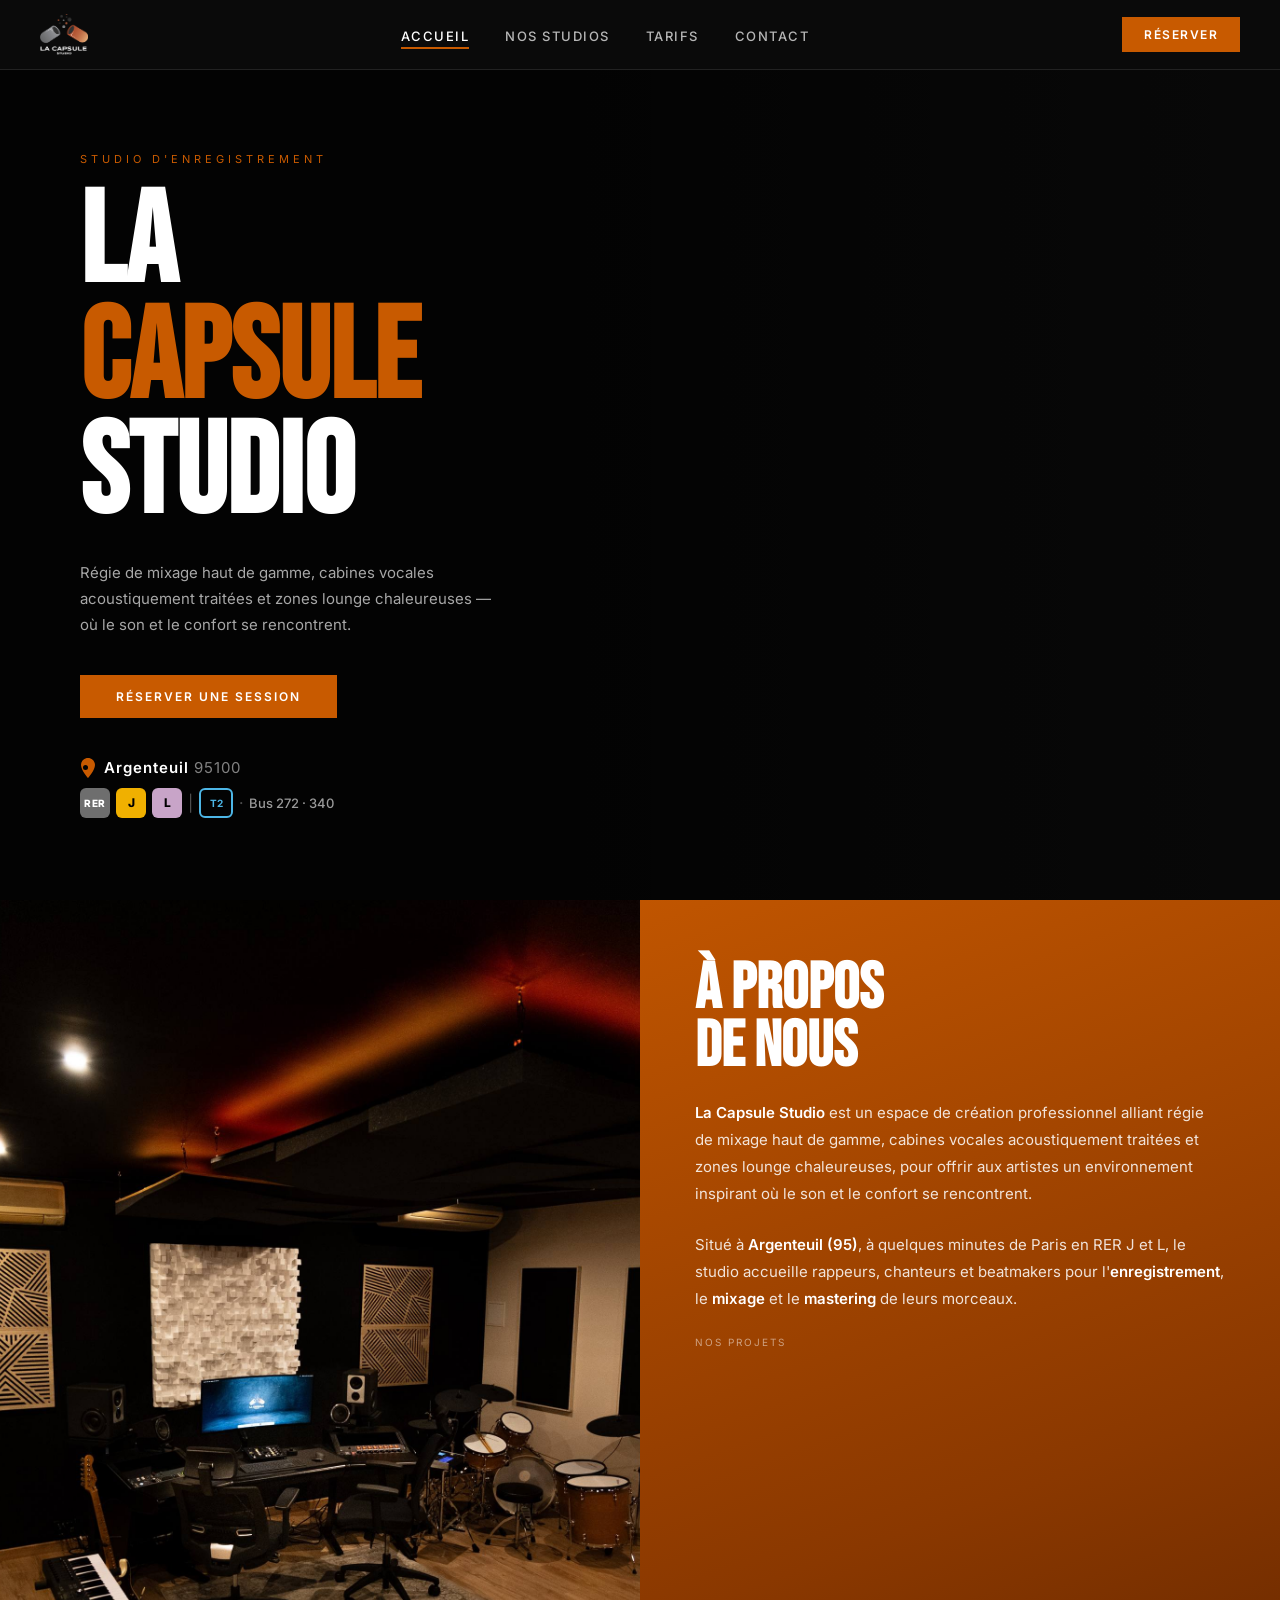
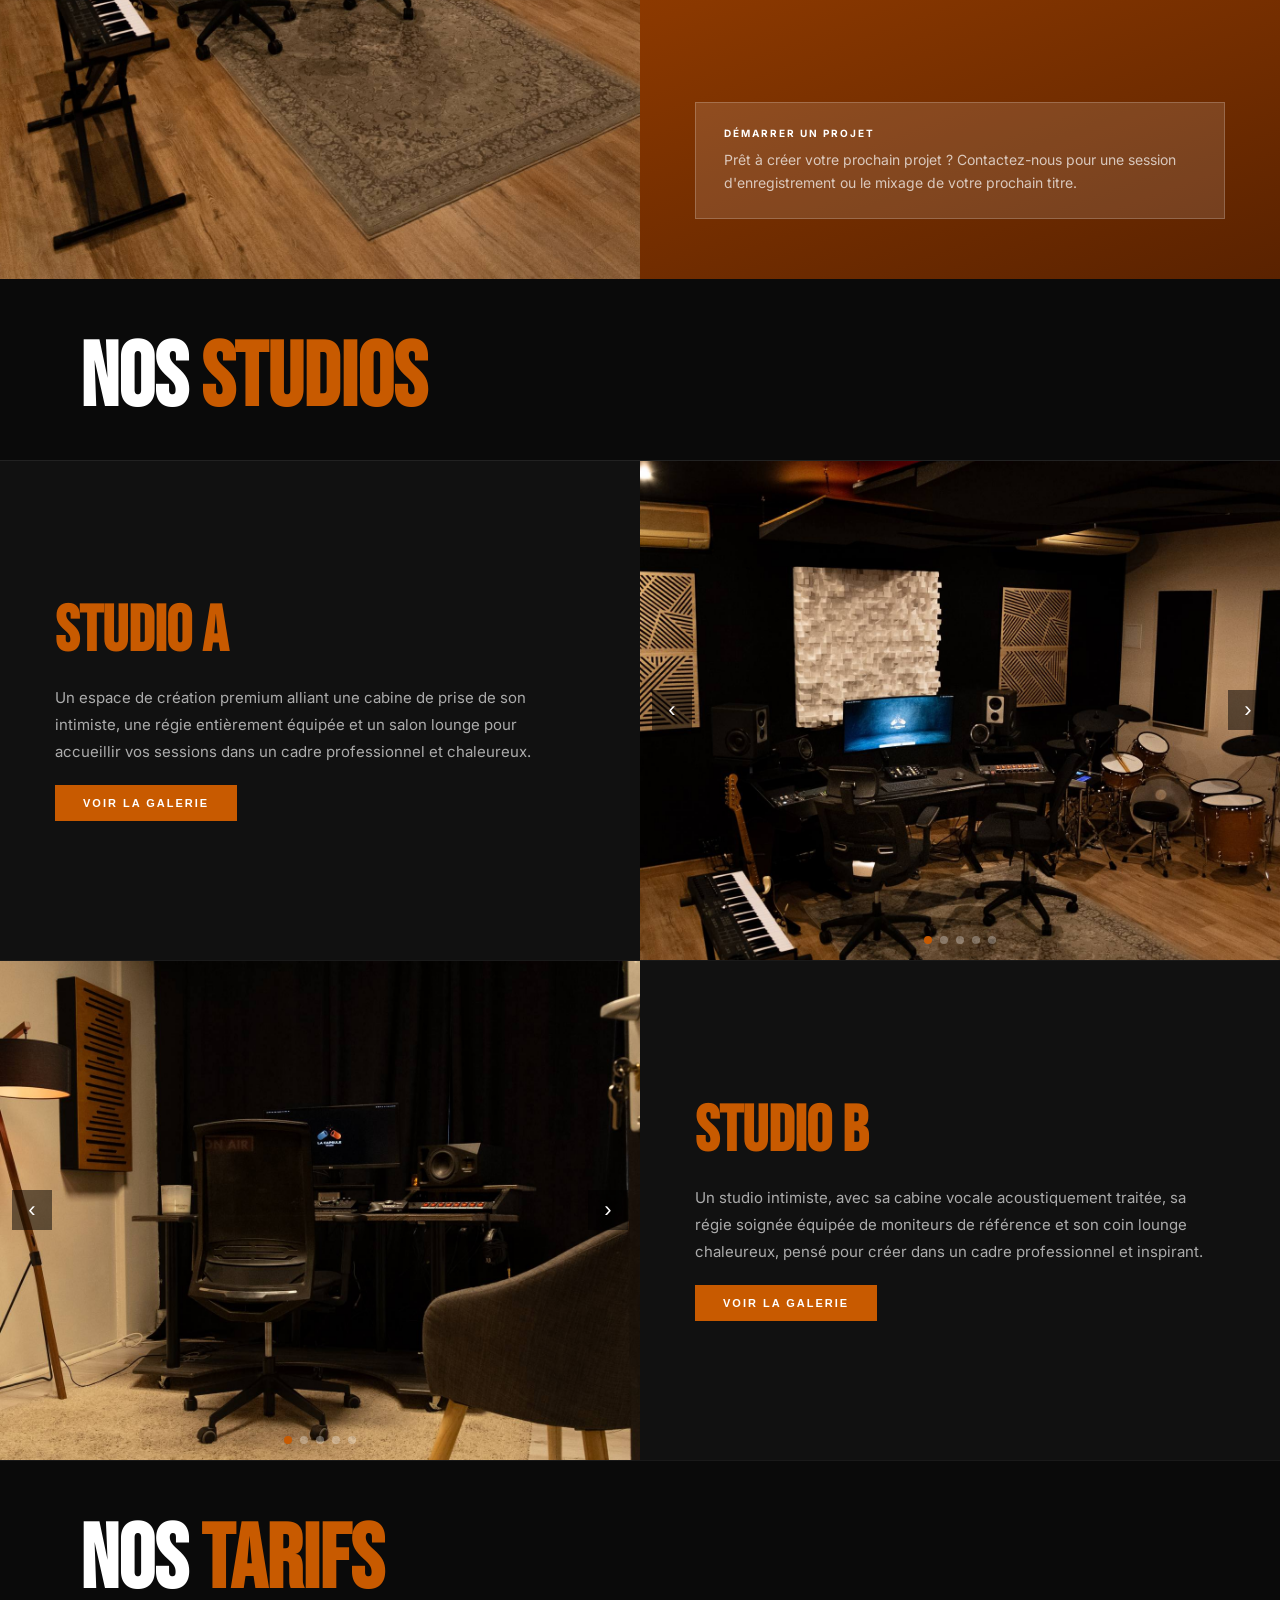
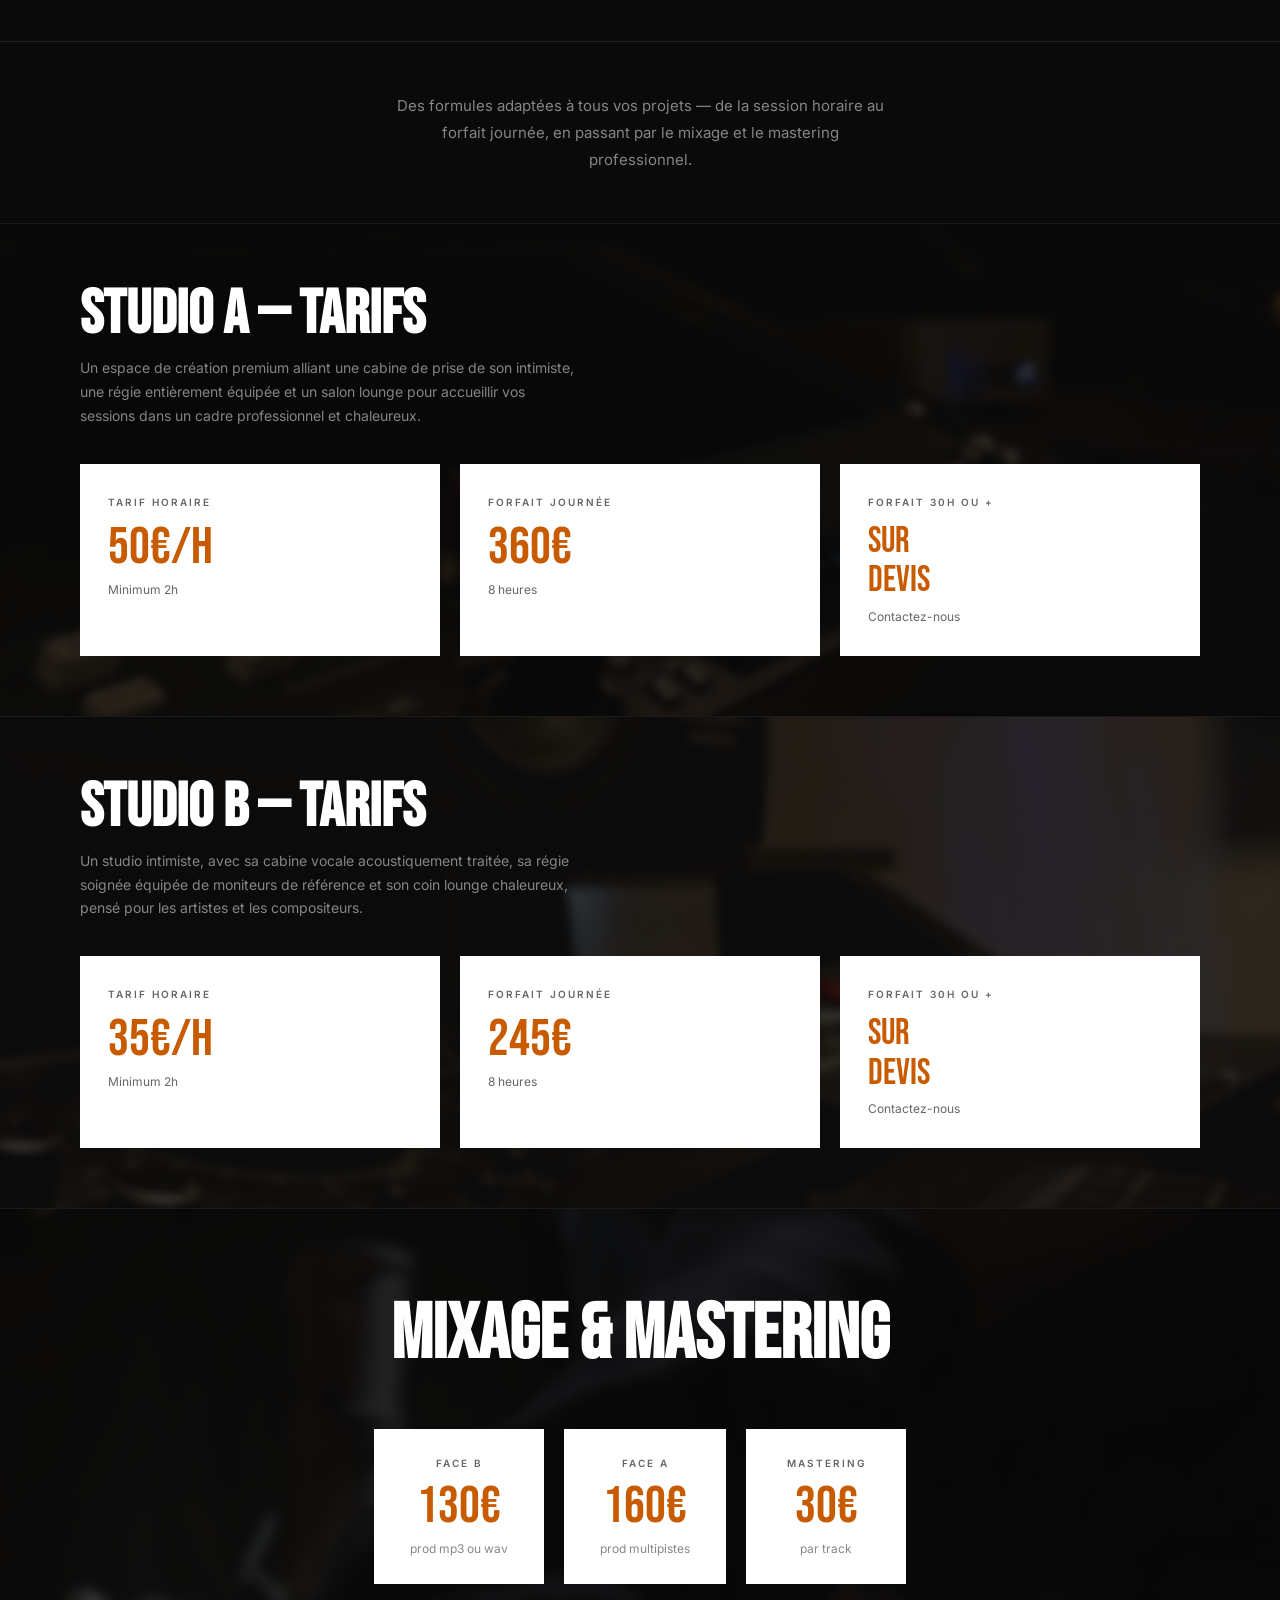
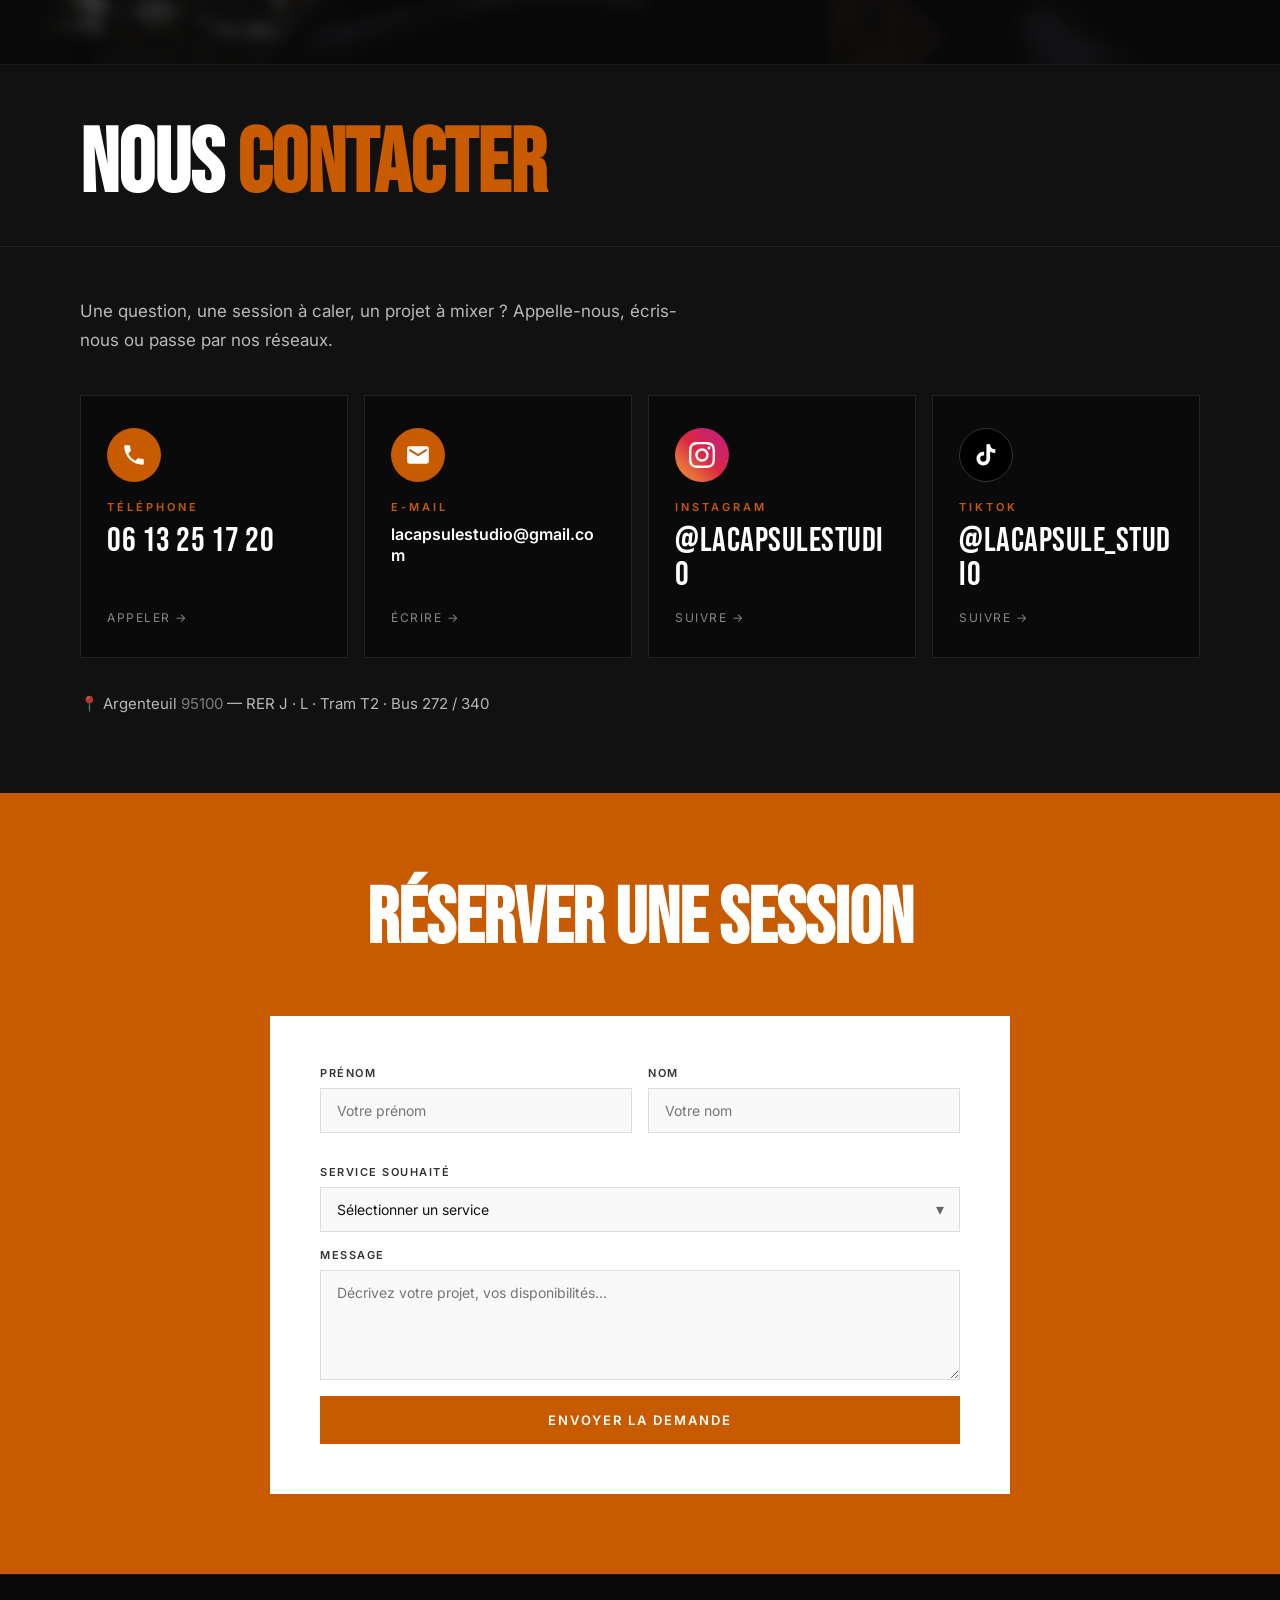
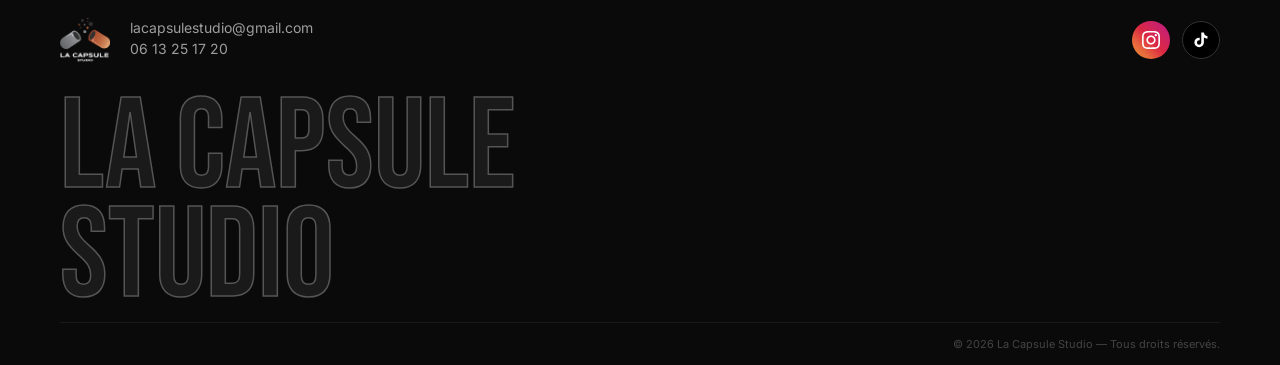
==== commit 984bc8fc: "Référencement : titre, description, fiche Google, sitemap" ====
--- a/index.html
+++ b/index.html
@@ -3,7 +3,61 @@
 <head>
 <meta charset="UTF-8">
 <meta name="viewport" content="width=device-width, initial-scale=1.0, viewport-fit=cover">
-<title>La Capsule Studio</title>
+<title>La Capsule Studio – Studio d'enregistrement à Argenteuil (95)</title>
+<meta name="description" content="Studio d'enregistrement à Argenteuil (Val-d'Oise, 95) : 2 studios avec cabine vocale traitée, régie et lounge. Enregistrement dès 35 €/h, mixage et mastering. Réservez votre session.">
+<link rel="canonical" href="https://lacapsulestudio.com/">
+<meta name="theme-color" content="#0a0a0a">
+
+<!-- Aperçu au partage (WhatsApp, Instagram, Facebook…) -->
+<meta property="og:type" content="website">
+<meta property="og:locale" content="fr_FR">
+<meta property="og:site_name" content="La Capsule Studio">
+<meta property="og:url" content="https://lacapsulestudio.com/">
+<meta property="og:title" content="La Capsule Studio – Studio d'enregistrement à Argenteuil">
+<meta property="og:description" content="2 studios avec cabine vocale, régie et lounge. Enregistrement, mixage et mastering à Argenteuil (95).">
+<meta property="og:image" content="https://lacapsulestudio.com/images/photo-12.jpg">
+<meta property="og:image:alt" content="Régie du studio La Capsule à Argenteuil">
+<meta name="twitter:card" content="summary_large_image">
+
+<!-- Fiche d'identité pour Google -->
+<script type="application/ld+json">
+{
+  "@context": "https://schema.org",
+  "@type": "LocalBusiness",
+  "@id": "https://lacapsulestudio.com/#studio",
+  "name": "La Capsule Studio",
+  "description": "Studio d'enregistrement à Argenteuil : deux studios avec cabine vocale acoustiquement traitée, régie et espace lounge. Enregistrement, mixage et mastering.",
+  "url": "https://lacapsulestudio.com/",
+  "telephone": "+33613251720",
+  "email": "lacapsulestudio@gmail.com",
+  "image": ["https://lacapsulestudio.com/images/photo-12.jpg", "https://lacapsulestudio.com/images/photo-01.jpg", "https://lacapsulestudio.com/images/photo-06.jpg"],
+  "logo": "https://lacapsulestudio.com/images/logo.png",
+  "priceRange": "35 € – 360 €",
+  "currenciesAccepted": "EUR",
+  "address": {
+    "@type": "PostalAddress",
+    "addressLocality": "Argenteuil",
+    "postalCode": "95100",
+    "addressRegion": "Île-de-France",
+    "addressCountry": "FR"
+  },
+  "areaServed": ["Argenteuil", "Val-d'Oise", "Île-de-France", "Paris"],
+  "sameAs": ["https://www.instagram.com/lacapsulestudio/", "https://www.tiktok.com/@lacapsule_studio"],
+  "hasOfferCatalog": {
+    "@type": "OfferCatalog",
+    "name": "Tarifs",
+    "itemListElement": [
+      {"@type": "Offer", "name": "Studio A – tarif horaire (minimum 2 h)", "price": "50", "priceCurrency": "EUR"},
+      {"@type": "Offer", "name": "Studio A – forfait journée (8 h)", "price": "360", "priceCurrency": "EUR"},
+      {"@type": "Offer", "name": "Studio B – tarif horaire (minimum 2 h)", "price": "35", "priceCurrency": "EUR"},
+      {"@type": "Offer", "name": "Studio B – forfait journée (8 h)", "price": "245", "priceCurrency": "EUR"},
+      {"@type": "Offer", "name": "Mixage Face B (prod mp3 ou wav)", "price": "130", "priceCurrency": "EUR"},
+      {"@type": "Offer", "name": "Mixage Face A (prod multipistes)", "price": "160", "priceCurrency": "EUR"},
+      {"@type": "Offer", "name": "Mastering (par track)", "price": "30", "priceCurrency": "EUR"}
+    ]
+  }
+}
+</script>
 <link href="https://fonts.googleapis.com/css2?family=Bebas+Neue&family=Inter:wght@300;400;500;600&display=swap" rel="stylesheet">
 <link rel="stylesheet" href="style.css">
 </head>
@@ -63,11 +117,12 @@
   <!-- À PROPOS -->
   <div class="section-about">
     <div class="about-img">
-      <img src="images/photo-01.jpg" alt="Studio La Capsule">
+      <img src="images/photo-01.jpg" alt="Régie et cabine du studio d'enregistrement La Capsule à Argenteuil" loading="lazy">
     </div>
     <div class="about-content">
       <h2>À PROPOS<br>DE NOUS</h2>
       <p><strong>La Capsule Studio</strong> est un espace de création professionnel alliant régie de mixage haut de gamme, cabines vocales acoustiquement traitées et zones lounge chaleureuses, pour offrir aux artistes un environnement inspirant où le son et le confort se rencontrent.</p>
+      <p>Situé à <strong>Argenteuil (95)</strong>, à quelques minutes de Paris en RER J et L, le studio accueille rappeurs, chanteurs et beatmakers pour l'<strong>enregistrement</strong>, le <strong>mixage</strong> et le <strong>mastering</strong> de leurs morceaux.</p>
       <div class="spotify-wrap">
         <p class="spotify-label">NOS PROJETS</p>
         <iframe src="https://open.spotify.com/embed/playlist/1bwnCoMisP1FJUSFYsH07v?utm_source=generator&theme=0" width="100%" height="320" frameborder="0" allowfullscreen allow="autoplay; clipboard-write; encrypted-media; fullscreen; picture-in-picture" loading="lazy" style="border-radius:8px;"></iframe>
@@ -85,7 +140,7 @@
 <section id="studios" class="page">
 
   <div class="page-header">
-    <h1>NOS <span>STUDIOS</span></h1>
+    <h2>NOS <span>STUDIOS</span></h2>
   </div>
 
   <!-- Studio A -->
@@ -97,11 +152,11 @@
     </div>
     <div class="studio-gallery">
       <div class="gallery-slider" id="gallery-a">
-        <div class="gallery-slide active"><img onclick="openLightbox(this)" src="images/photo-01.jpg" alt="Studio A"></div>
-        <div class="gallery-slide"><img onclick="openLightbox(this)" src="images/photo-02.jpg" alt="Studio A"></div>
-        <div class="gallery-slide"><img onclick="openLightbox(this)" src="images/photo-03.jpg" alt="Studio A"></div>
-        <div class="gallery-slide"><img onclick="openLightbox(this)" src="images/photo-04.jpg" alt="Studio A"></div>
-        <div class="gallery-slide"><img onclick="openLightbox(this)" src="images/photo-05.jpg" alt="Studio A"></div>
+        <div class="gallery-slide active"><img onclick="openLightbox(this)" src="images/photo-01.jpg" alt="Studio A – La Capsule Studio, Argenteuil (1/5)" loading="lazy"></div>
+        <div class="gallery-slide"><img onclick="openLightbox(this)" src="images/photo-02.jpg" alt="Studio A – La Capsule Studio, Argenteuil (2/5)" loading="lazy"></div>
+        <div class="gallery-slide"><img onclick="openLightbox(this)" src="images/photo-03.jpg" alt="Studio A – La Capsule Studio, Argenteuil (3/5)" loading="lazy"></div>
+        <div class="gallery-slide"><img onclick="openLightbox(this)" src="images/photo-04.jpg" alt="Studio A – La Capsule Studio, Argenteuil (4/5)" loading="lazy"></div>
+        <div class="gallery-slide"><img onclick="openLightbox(this)" src="images/photo-05.jpg" alt="Studio A – La Capsule Studio, Argenteuil (5/5)" loading="lazy"></div>
       </div>
       <button class="gallery-arrow prev" onclick="slideGallery('a',-1)">‹</button>
       <button class="gallery-arrow next" onclick="slideGallery('a',1)">›</button>
@@ -124,11 +179,11 @@
     </div>
     <div class="studio-gallery">
       <div class="gallery-slider" id="gallery-b">
-        <div class="gallery-slide active"><img onclick="openLightbox(this)" src="images/photo-06.jpg" alt="Studio B"></div>
-        <div class="gallery-slide"><img onclick="openLightbox(this)" src="images/photo-07.jpg" alt="Studio B"></div>
-        <div class="gallery-slide"><img onclick="openLightbox(this)" src="images/photo-08.jpg" alt="Studio B"></div>
-        <div class="gallery-slide"><img onclick="openLightbox(this)" src="images/photo-09.jpg" alt="Studio B" style="object-position:center 15%"></div>
-        <div class="gallery-slide"><img onclick="openLightbox(this)" src="images/photo-10.jpg" alt="Studio B"></div>
+        <div class="gallery-slide active"><img onclick="openLightbox(this)" src="images/photo-06.jpg" alt="Studio B – La Capsule Studio, Argenteuil (1/5)" loading="lazy"></div>
+        <div class="gallery-slide"><img onclick="openLightbox(this)" src="images/photo-07.jpg" alt="Studio B – La Capsule Studio, Argenteuil (2/5)" loading="lazy"></div>
+        <div class="gallery-slide"><img onclick="openLightbox(this)" src="images/photo-08.jpg" alt="Studio B – La Capsule Studio, Argenteuil (3/5)" loading="lazy"></div>
+        <div class="gallery-slide"><img onclick="openLightbox(this)" src="images/photo-09.jpg" alt="Studio B – La Capsule Studio, Argenteuil (4/5)" loading="lazy" style="object-position:center 15%"></div>
+        <div class="gallery-slide"><img onclick="openLightbox(this)" src="images/photo-10.jpg" alt="Studio B – La Capsule Studio, Argenteuil (5/5)" loading="lazy"></div>
       </div>
       <button class="gallery-arrow prev" onclick="slideGallery('b',-1)">‹</button>
       <button class="gallery-arrow next" onclick="slideGallery('b',1)">›</button>
@@ -148,7 +203,7 @@
 <section id="tarifs" class="page">
 
   <div class="page-header">
-    <h1>NOS <span>TARIFS</span></h1>
+    <h2>NOS <span>TARIFS</span></h2>
   </div>
   <div class="tarifs-intro">
     <p>Des formules adaptées à tous vos projets — de la session horaire au forfait journée, en passant par le mixage et le mastering professionnel.</p>
@@ -196,7 +251,7 @@
 <section id="contact" class="page section-coord">
 
   <div class="page-header">
-    <h1>NOUS <span>CONTACTER</span></h1>
+    <h2>NOUS <span>CONTACTER</span></h2>
   </div>
 
   <div class="coord-wrap">
--- a/style.css
+++ b/style.css
@@ -72,8 +72,8 @@
 
 /* ===== STUDIOS ===== */
 .page-header { padding: 60px 80px 40px; border-bottom: 1px solid #222; }
-.page-header h1 { font-family: 'Bebas Neue', sans-serif; font-size: clamp(48px, 7vw, 90px); line-height: 0.9; }
-.page-header h1 span { color: var(--orange); }
+.page-header h1, .page-header h2 { font-family: 'Bebas Neue', sans-serif; font-size: clamp(48px, 7vw, 90px); line-height: 0.9; }
+.page-header h1 span, .page-header h2 span { color: var(--orange); }
 .studio-section { display: grid; grid-template-columns: 1fr 1fr; min-height: 500px; border-bottom: 1px solid #1a1a1a; }
 .studio-section.reverse { direction: rtl; }
 .studio-section.reverse > * { direction: ltr; }
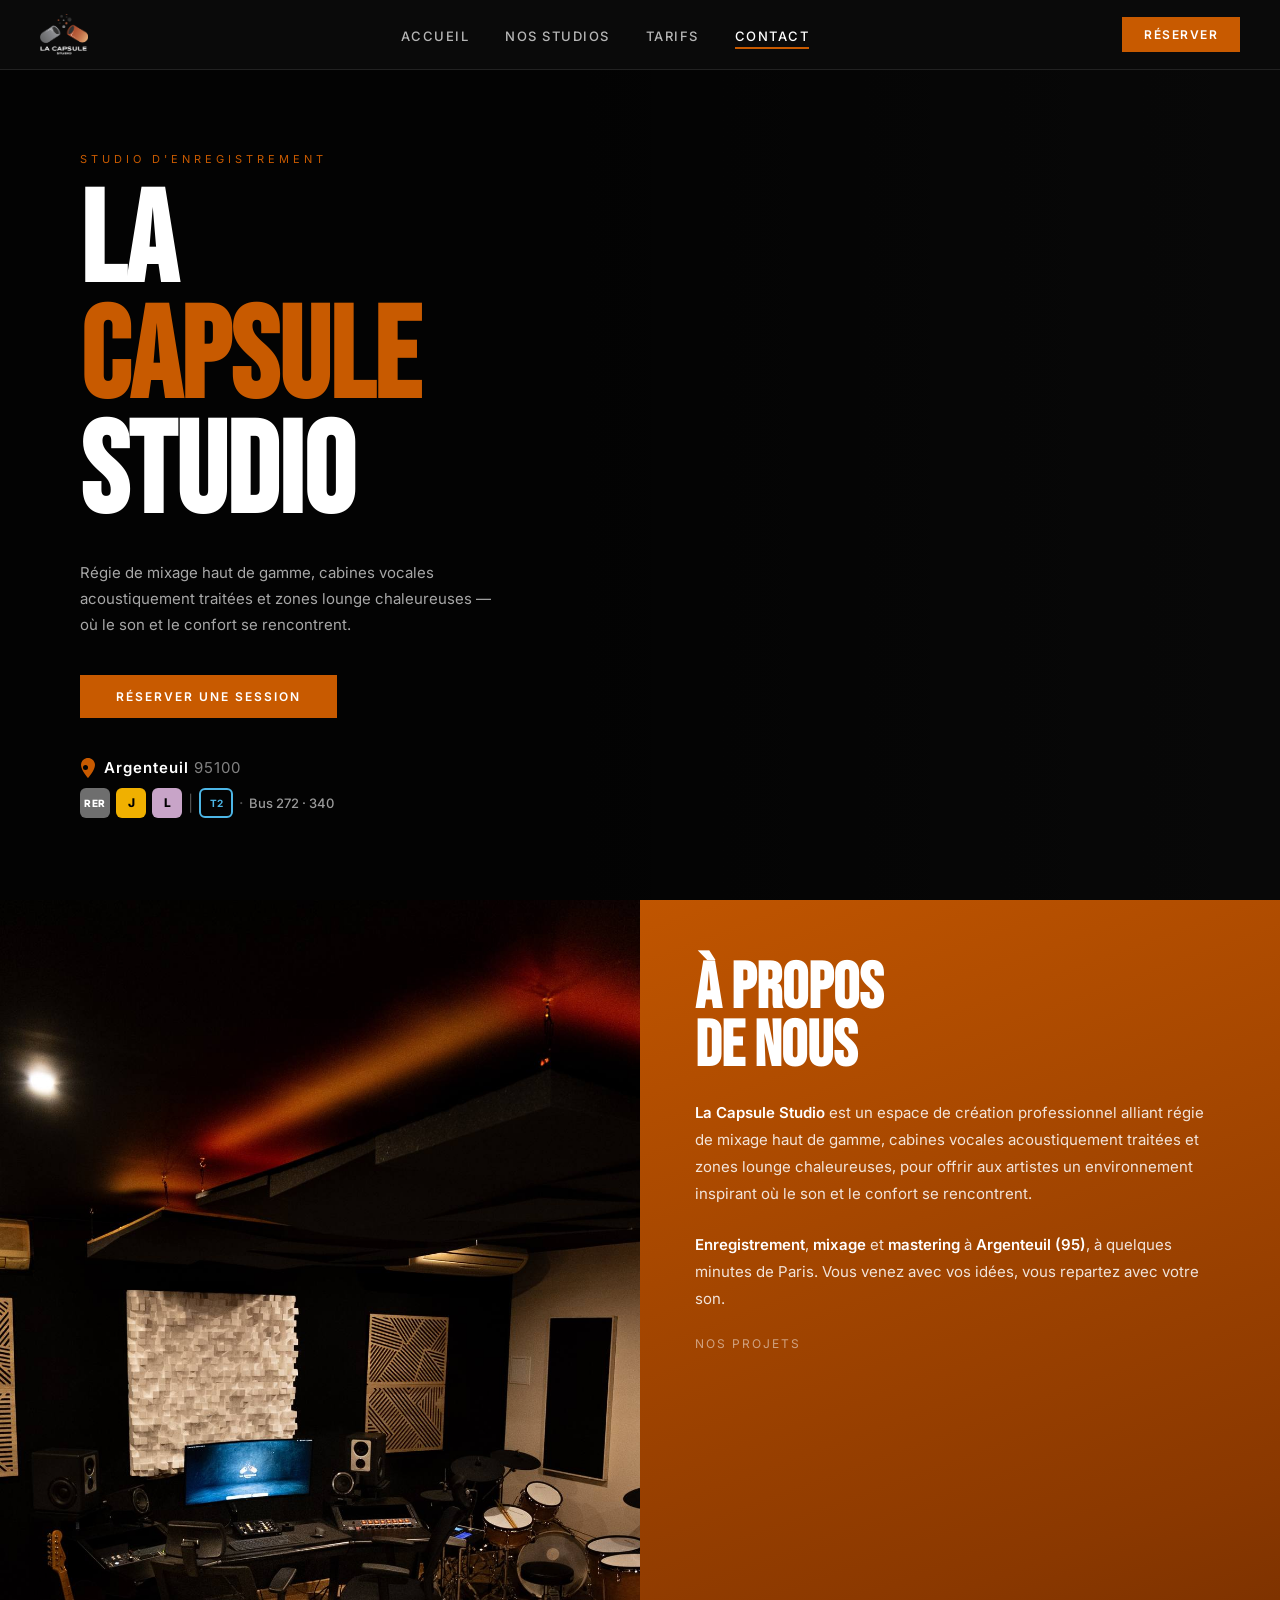
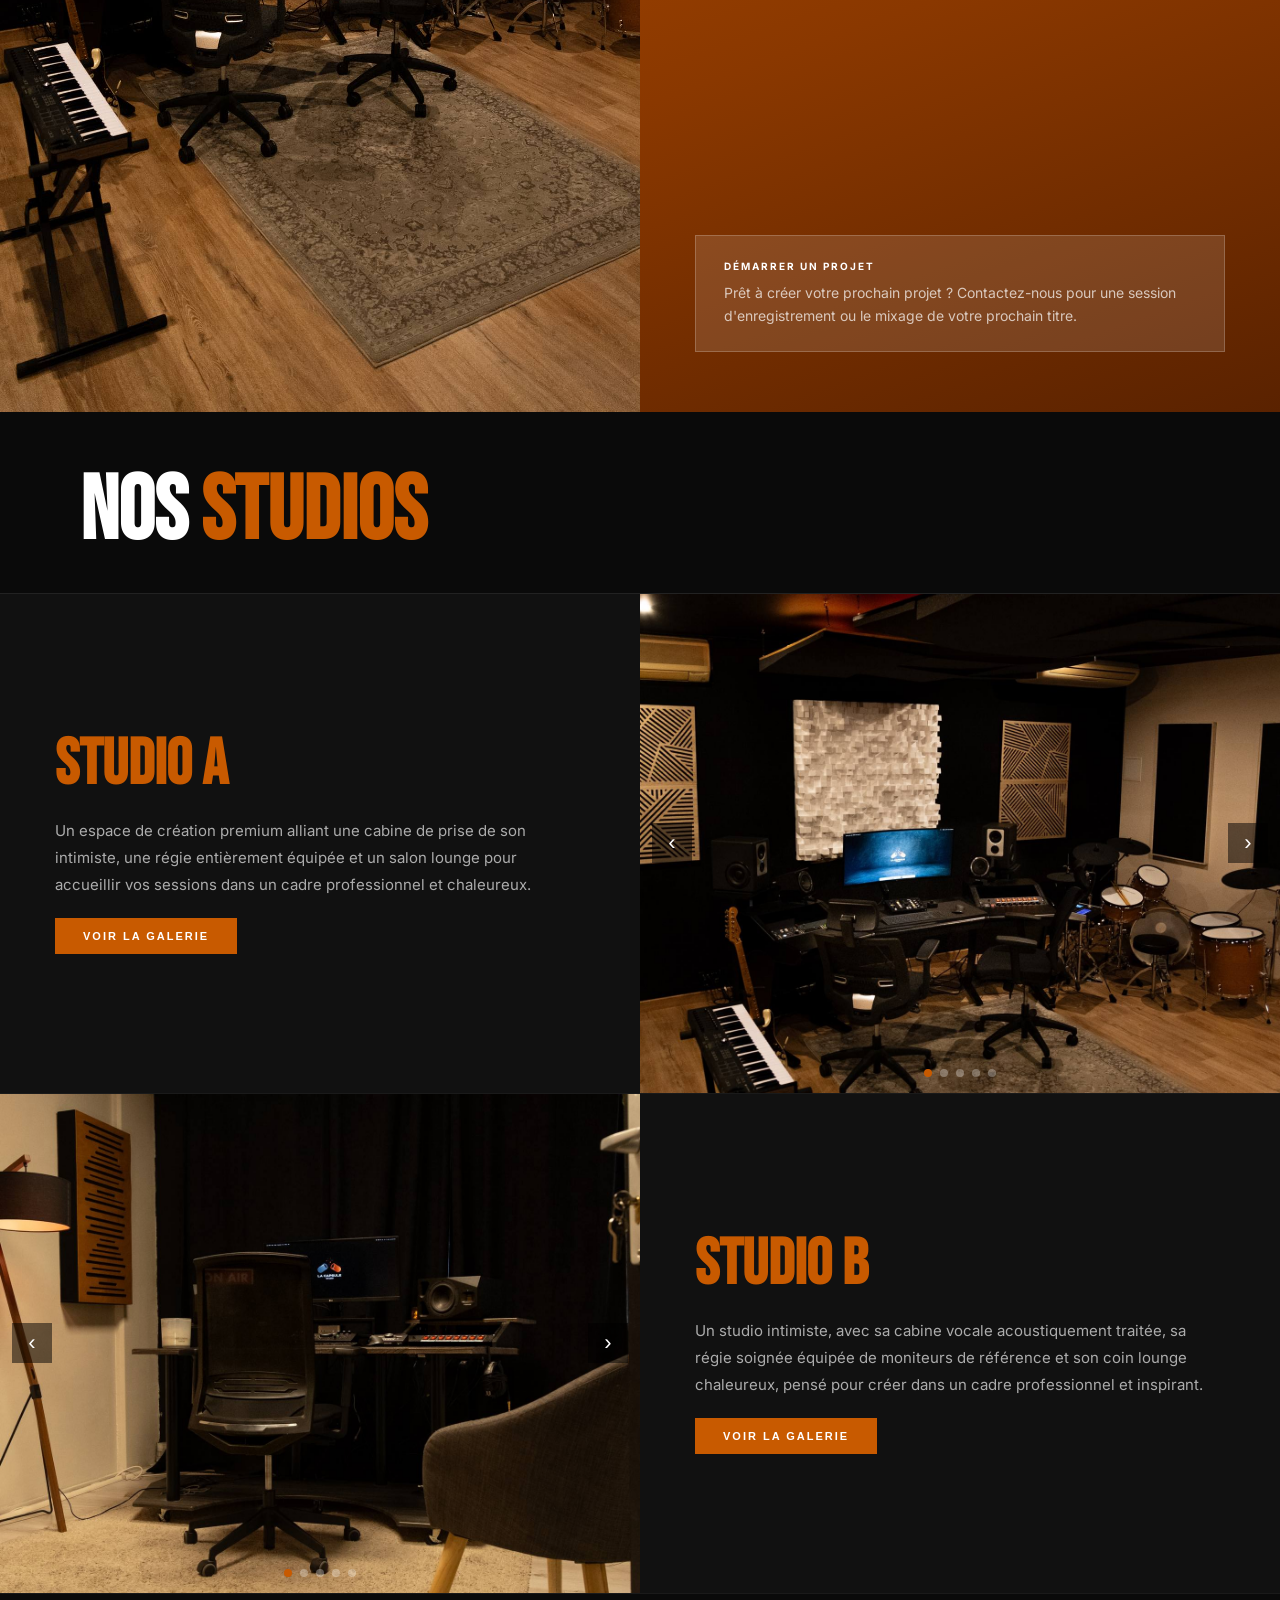
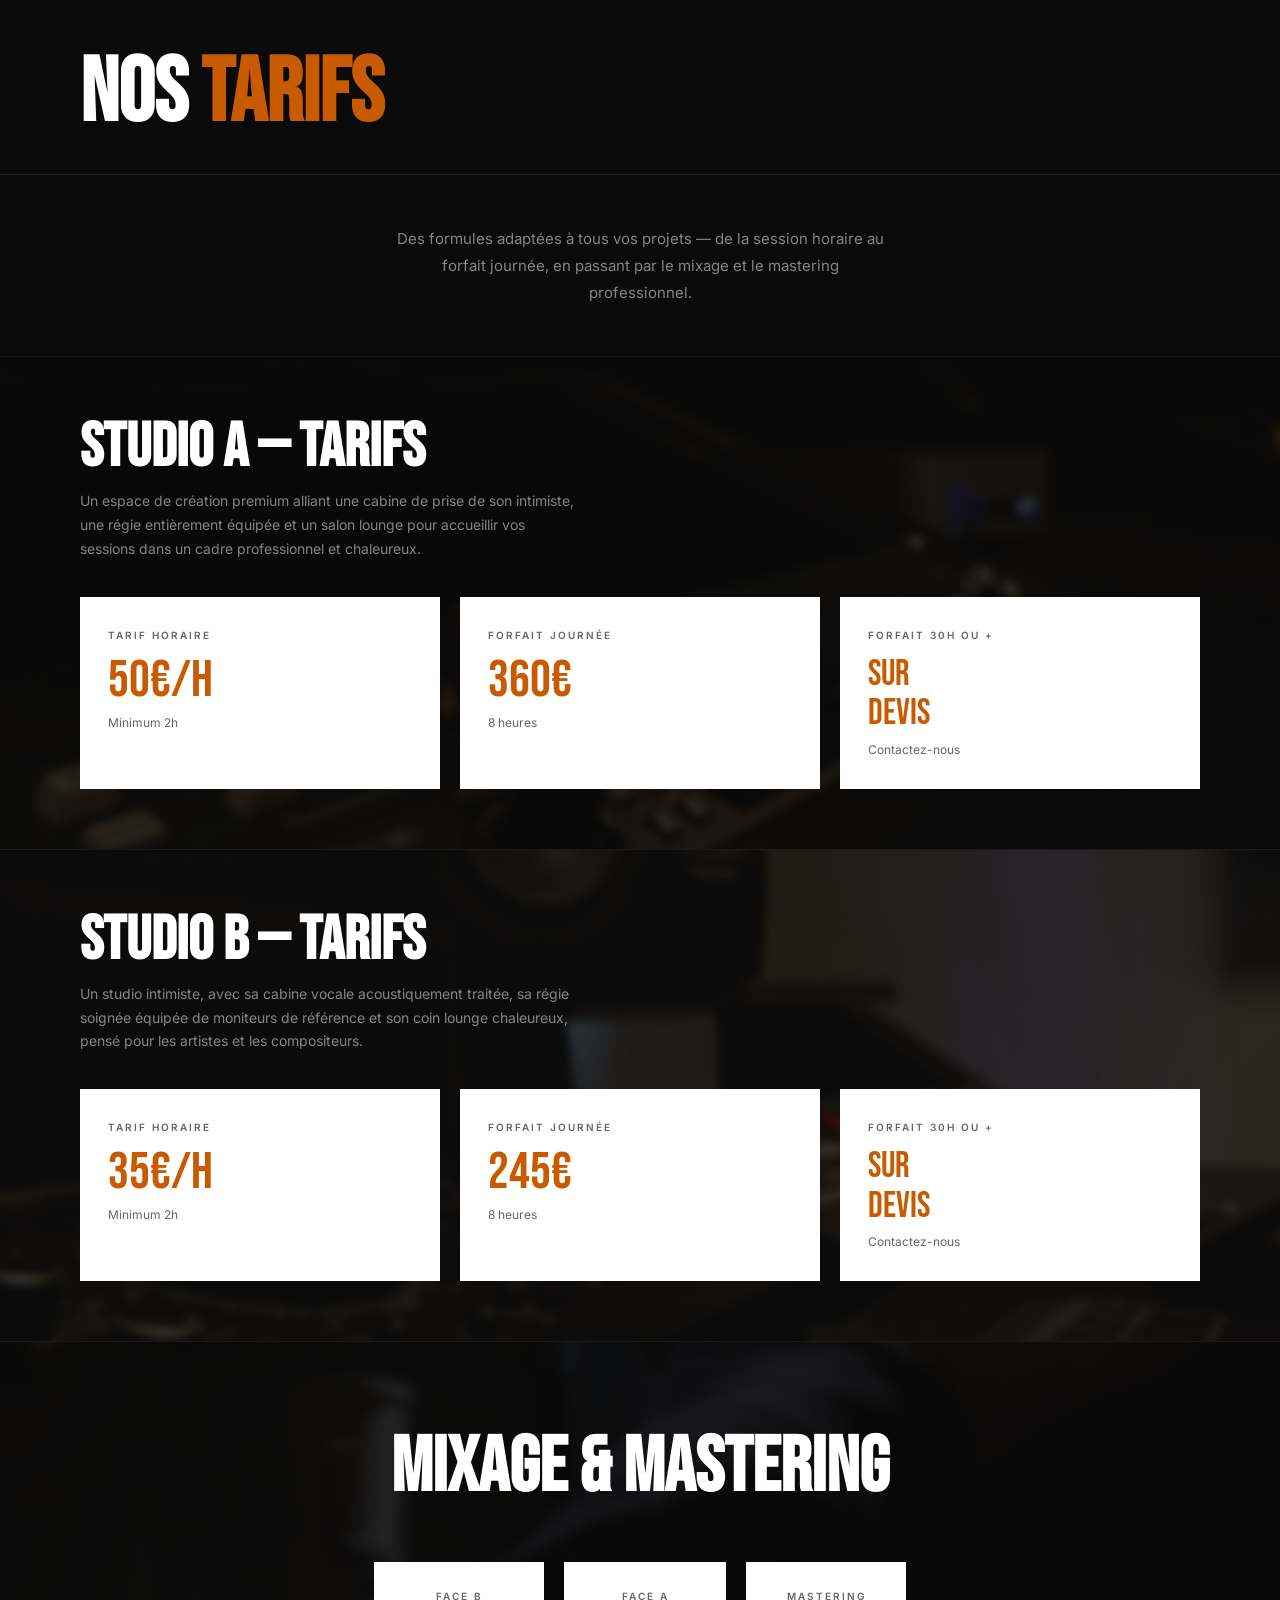
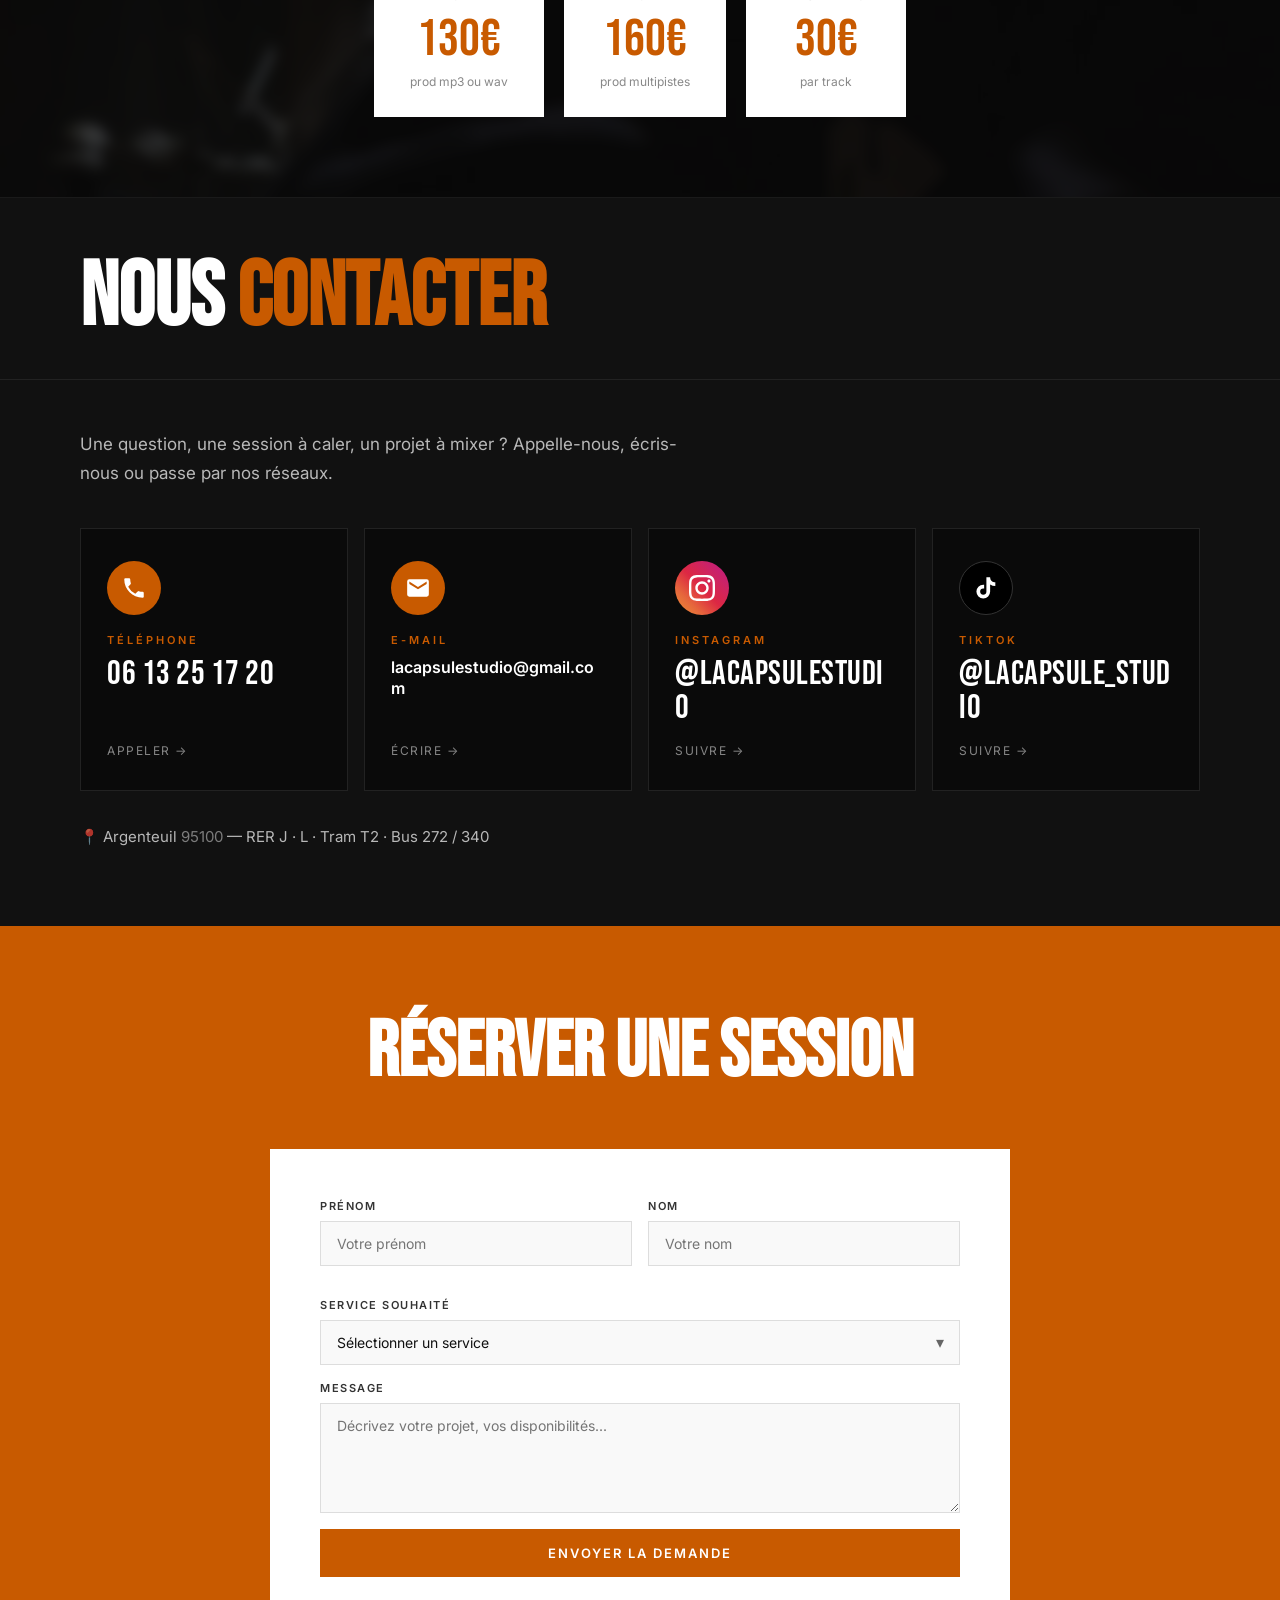
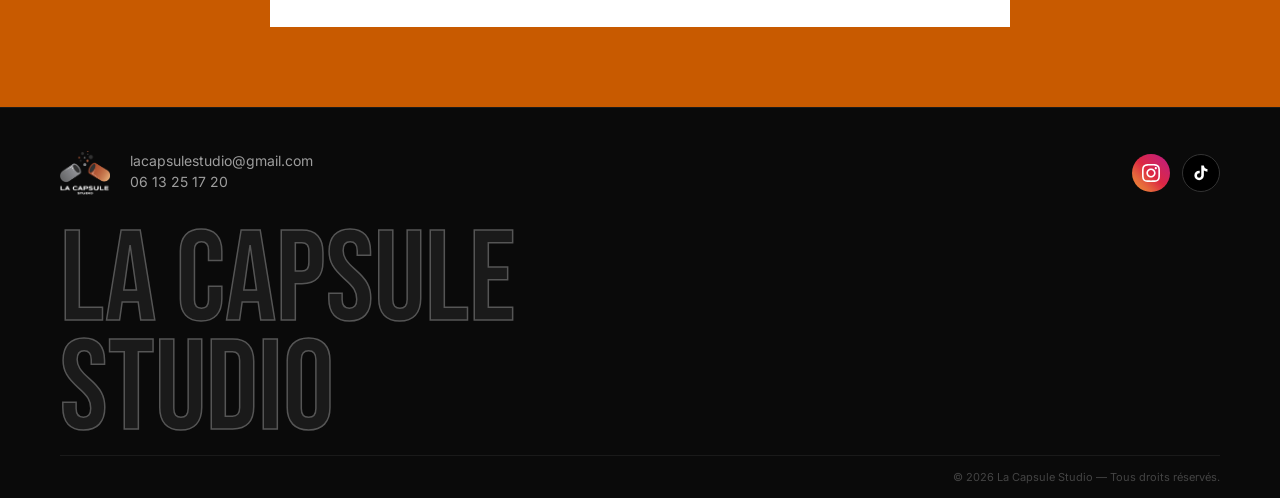
==== commit 6472b909: "Nouvelle accroche et lecteur Spotify agrandi" ====
--- a/index.html
+++ b/index.html
@@ -122,10 +122,10 @@
     <div class="about-content">
       <h2>À PROPOS<br>DE NOUS</h2>
       <p><strong>La Capsule Studio</strong> est un espace de création professionnel alliant régie de mixage haut de gamme, cabines vocales acoustiquement traitées et zones lounge chaleureuses, pour offrir aux artistes un environnement inspirant où le son et le confort se rencontrent.</p>
-      <p>Situé à <strong>Argenteuil (95)</strong>, à quelques minutes de Paris en RER J et L, le studio accueille rappeurs, chanteurs et beatmakers pour l'<strong>enregistrement</strong>, le <strong>mixage</strong> et le <strong>mastering</strong> de leurs morceaux.</p>
+      <p><strong>Enregistrement</strong>, <strong>mixage</strong> et <strong>mastering</strong> à <strong>Argenteuil (95)</strong>, à quelques minutes de Paris. Vous venez avec vos idées, vous repartez avec votre son.</p>
       <div class="spotify-wrap">
         <p class="spotify-label">NOS PROJETS</p>
-        <iframe src="https://open.spotify.com/embed/playlist/1bwnCoMisP1FJUSFYsH07v?utm_source=generator&theme=0" width="100%" height="320" frameborder="0" allowfullscreen allow="autoplay; clipboard-write; encrypted-media; fullscreen; picture-in-picture" loading="lazy" style="border-radius:8px;"></iframe>
+        <iframe src="https://open.spotify.com/embed/playlist/1bwnCoMisP1FJUSFYsH07v?utm_source=generator&theme=0" width="100%" height="450" frameborder="0" allowfullscreen allow="autoplay; clipboard-write; encrypted-media; fullscreen; picture-in-picture" loading="lazy" style="border-radius:8px;"></iframe>
       </div>
       <div class="card-project">
         <h4>DÉMARRER UN PROJET</h4>
--- a/style.css
+++ b/style.css
@@ -65,7 +65,7 @@
 .about-content > p { font-size: 15px; line-height: 1.8; color: rgba(255,255,255,0.85); }
 .about-content strong { color: var(--white); font-weight: 600; }
 .spotify-wrap { display: flex; flex-direction: column; gap: 10px; }
-.spotify-label { font-size: 10px; letter-spacing: 2px; text-transform: uppercase; color: rgba(255,255,255,0.5); }
+.spotify-label { font-size: 12px; letter-spacing: 2px; text-transform: uppercase; color: rgba(255,255,255,0.5); }
 .card-project { background: rgba(255,255,255,0.12); border: 1px solid rgba(255,255,255,0.2); padding: 24px 28px; }
 .card-project h4 { font-size: 10px; letter-spacing: 2px; text-transform: uppercase; color: var(--white); margin-bottom: 10px; }
 .card-project p { font-size: 14px; color: rgba(255,255,255,0.7); line-height: 1.6; }
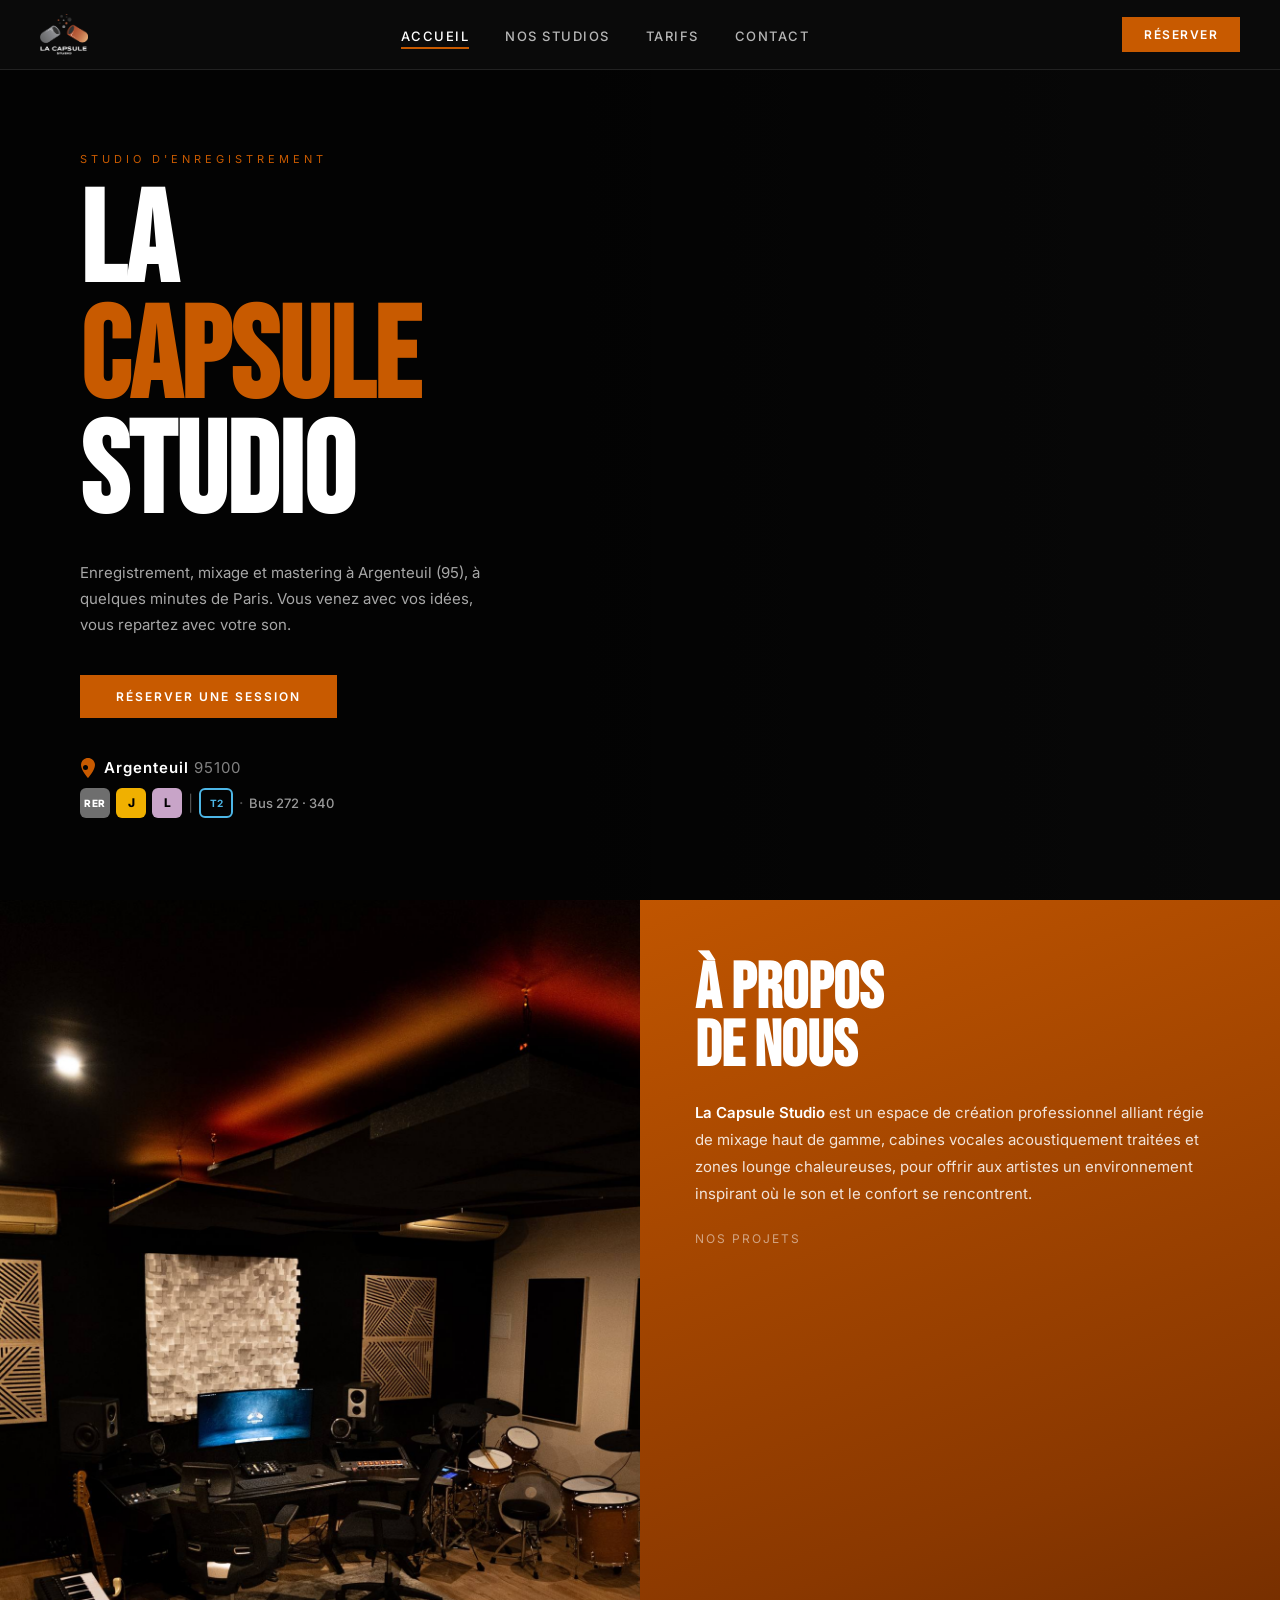
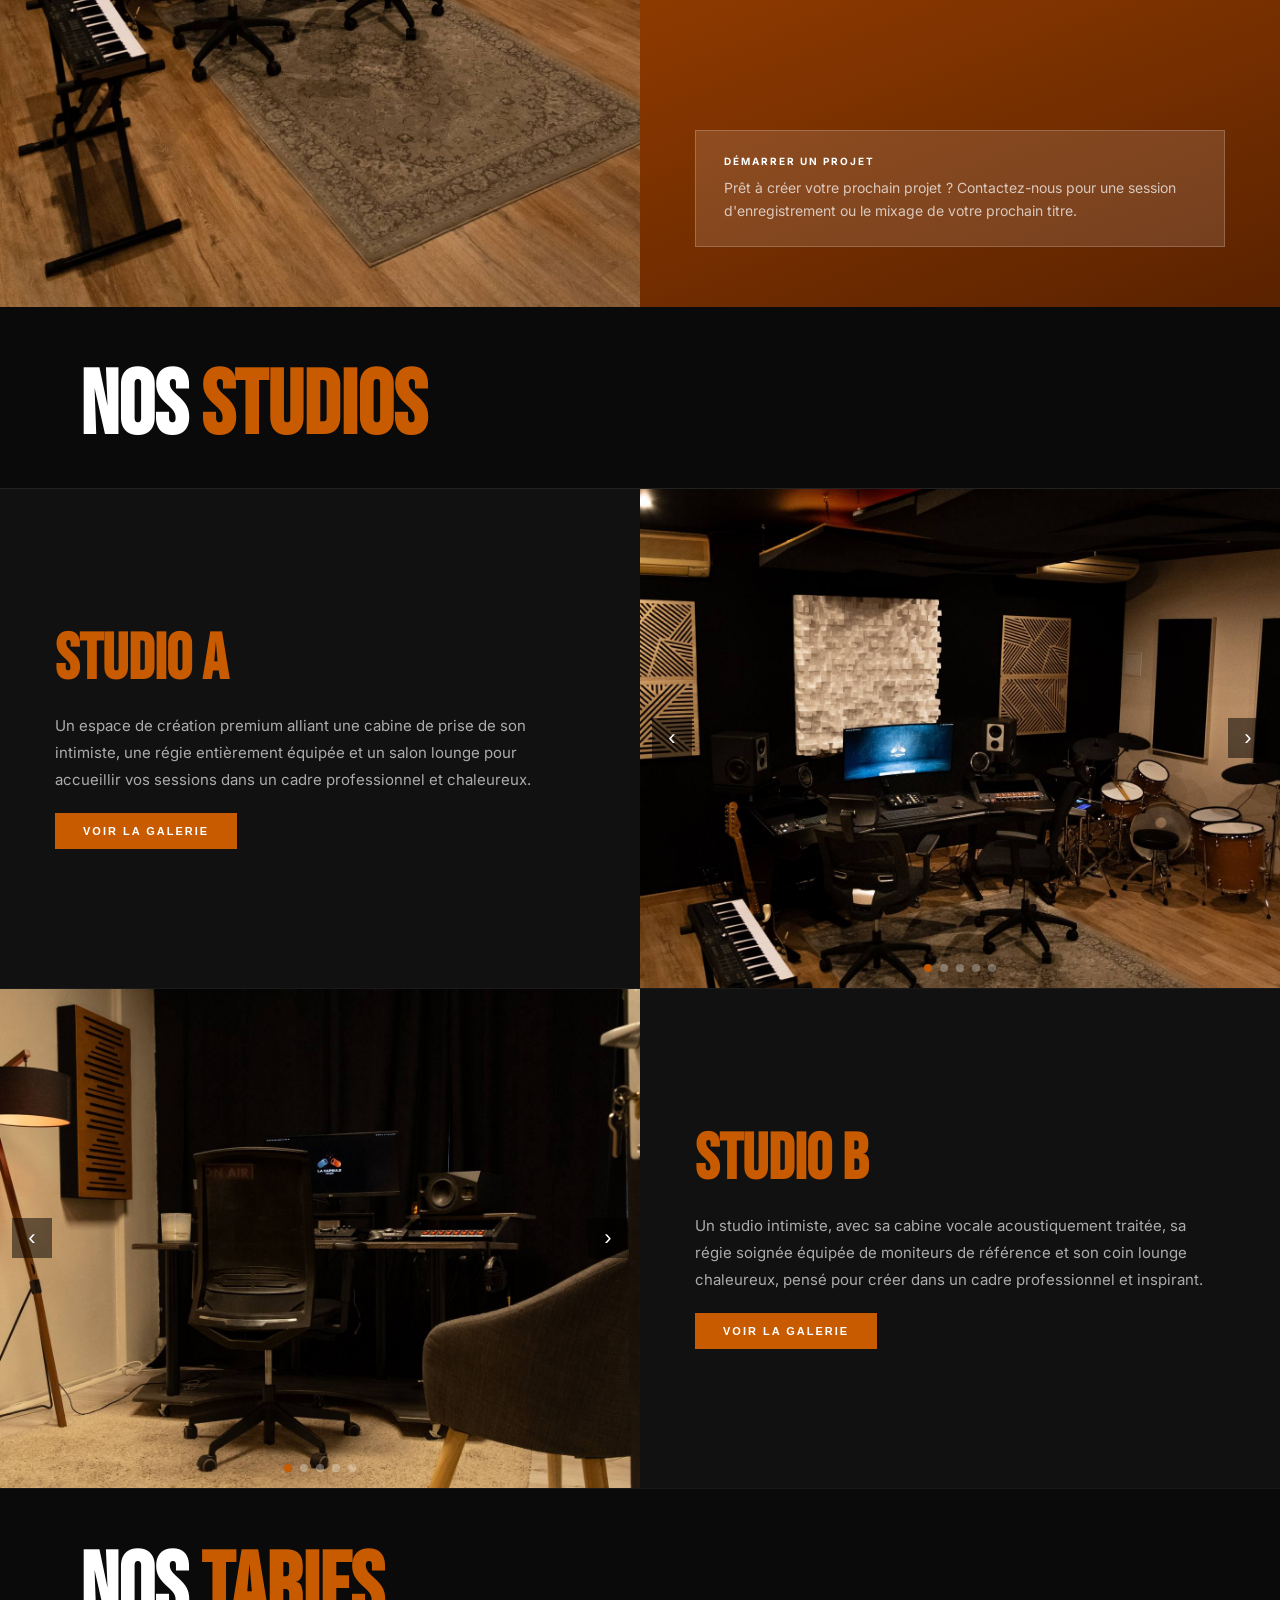
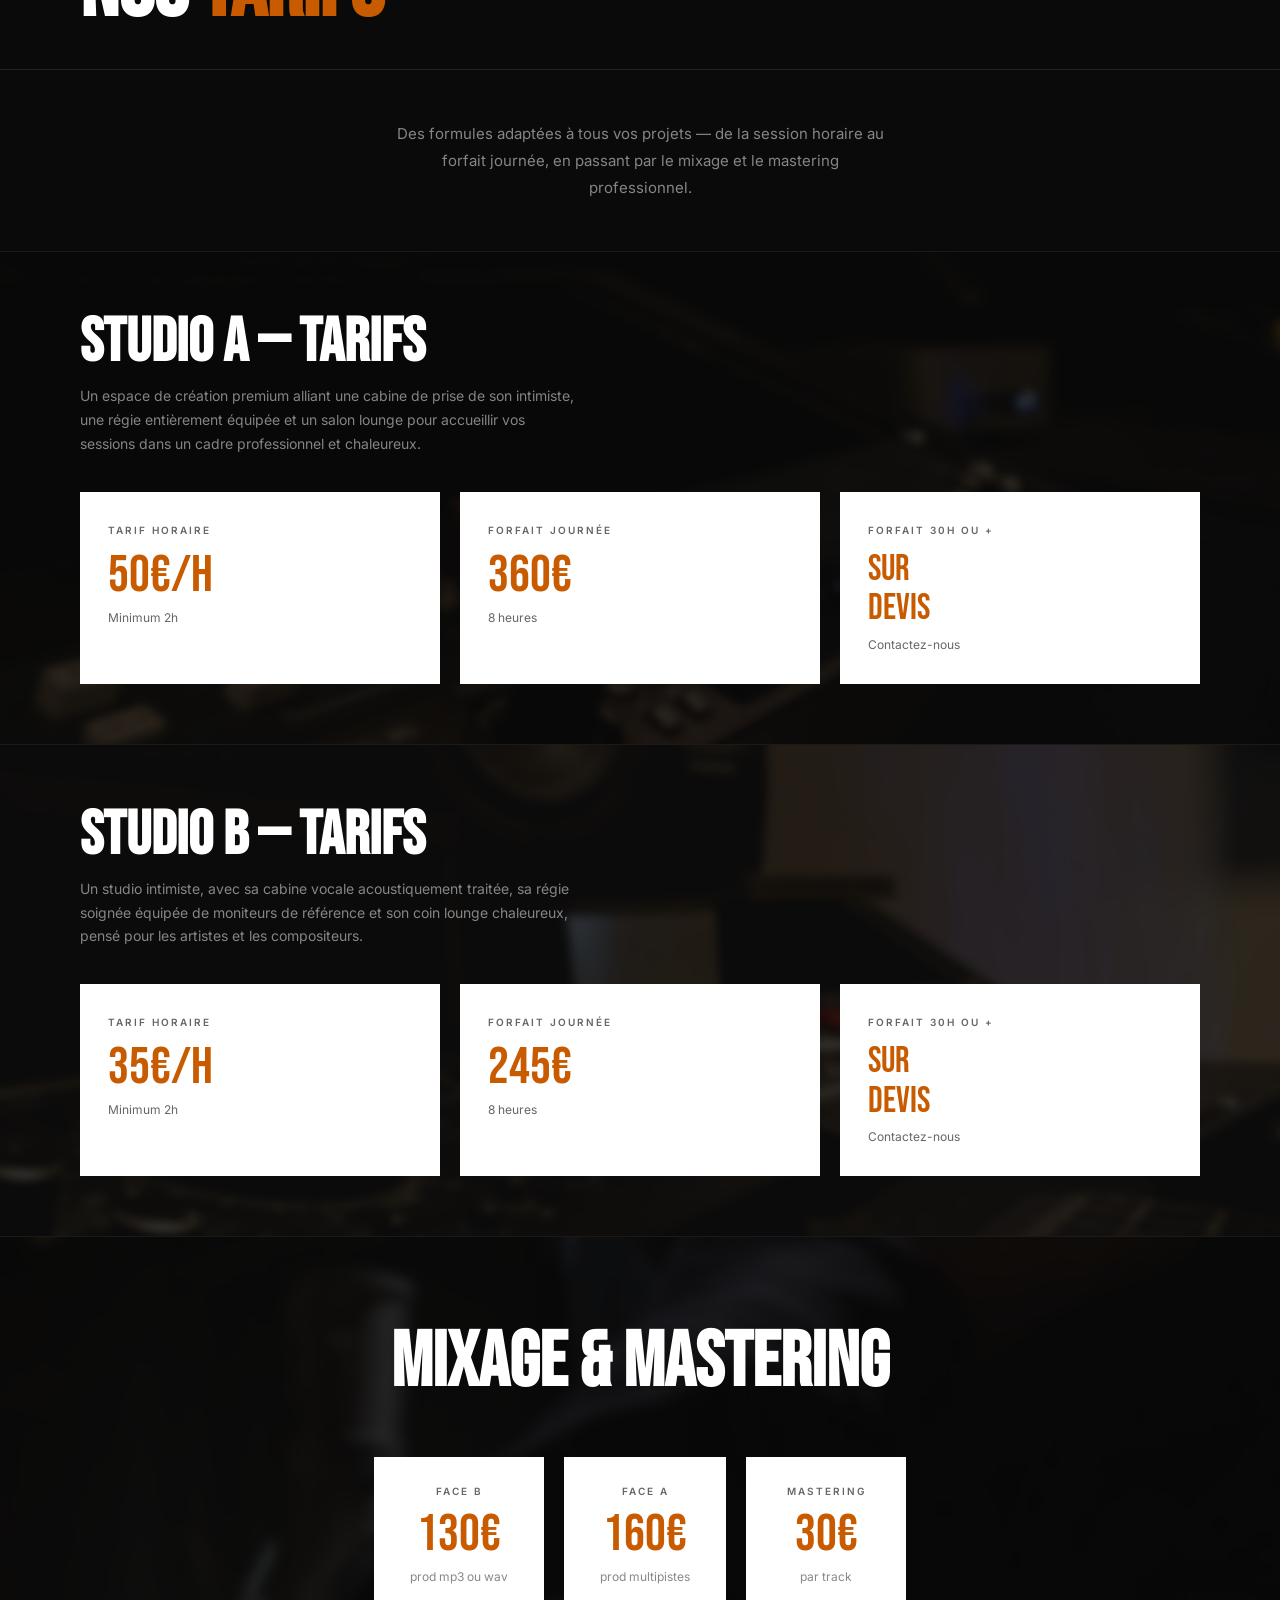
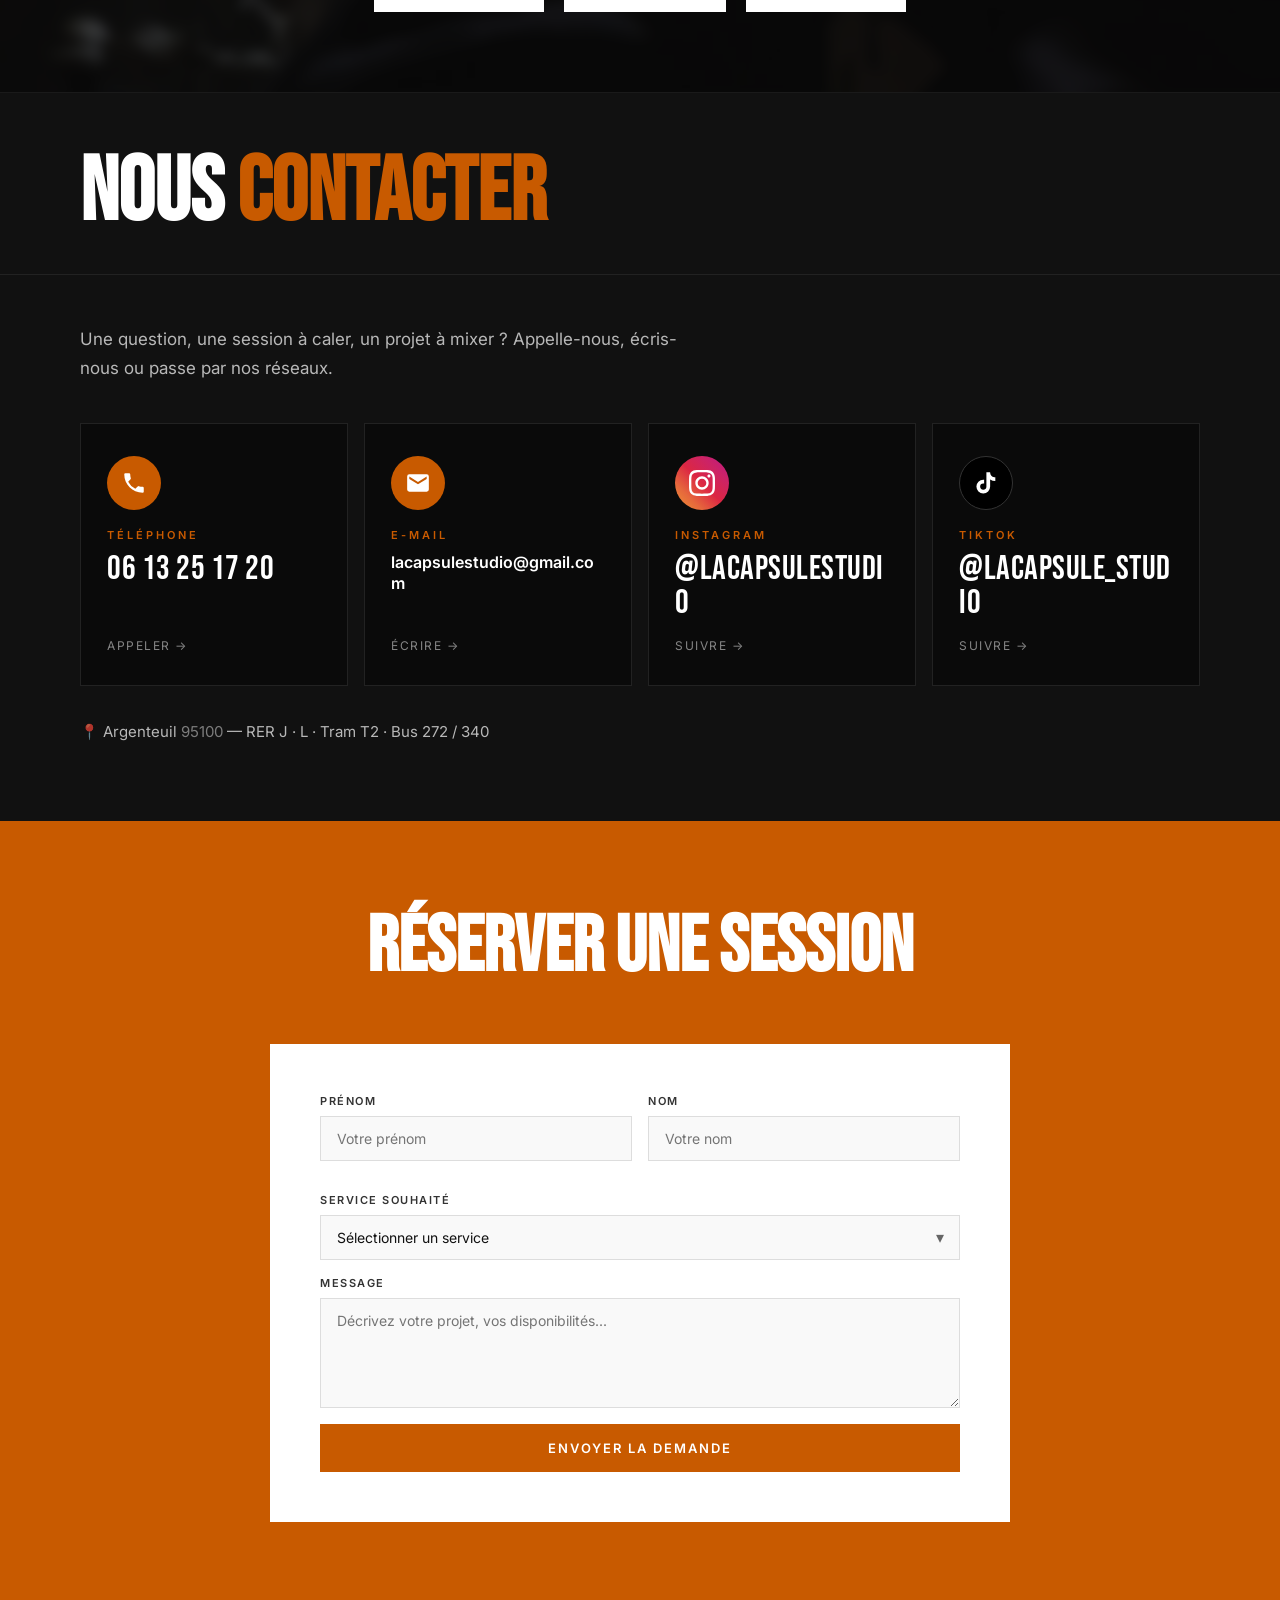
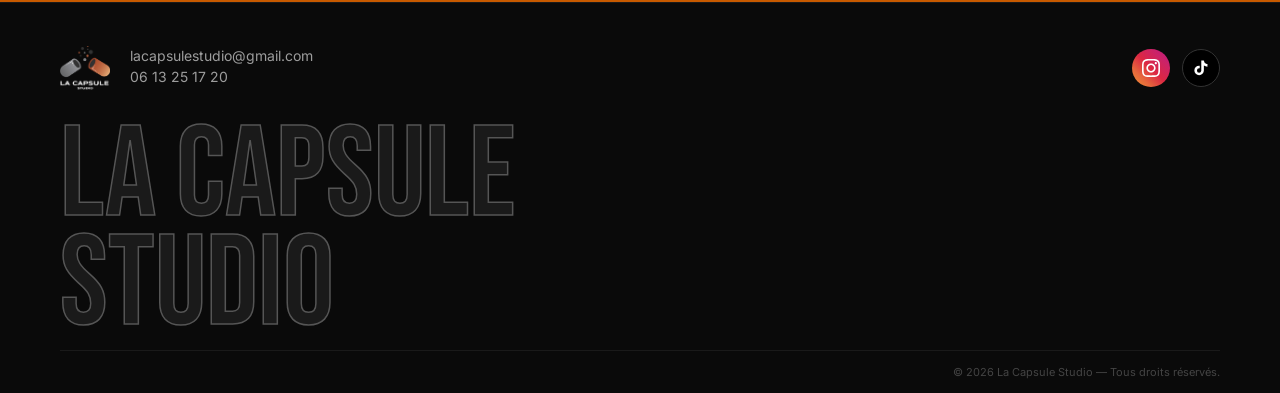
==== commit be1eb41b: "Nouvelle phrase d'intro en haut du site" ====
--- a/index.html
+++ b/index.html
@@ -92,7 +92,7 @@
     <div class="hero-content">
       <p class="hero-tag">Studio d'enregistrement</p>
       <h1 class="hero-title">LA<br><span>CAPSULE</span><br>STUDIO</h1>
-      <p class="hero-sub">Régie de mixage haut de gamme, cabines vocales acoustiquement traitées et zones lounge chaleureuses — où le son et le confort se rencontrent.</p>
+      <p class="hero-sub">Enregistrement, mixage et mastering à Argenteuil (95), à quelques minutes de Paris. Vous venez avec vos idées, vous repartez avec votre son.</p>
       <a href="#reservation" class="hero-cta" onclick="smoothTo('reservation');return false;">RÉSERVER UNE SESSION</a>
 
       <!-- Localisation -->
@@ -122,7 +122,6 @@
     <div class="about-content">
       <h2>À PROPOS<br>DE NOUS</h2>
       <p><strong>La Capsule Studio</strong> est un espace de création professionnel alliant régie de mixage haut de gamme, cabines vocales acoustiquement traitées et zones lounge chaleureuses, pour offrir aux artistes un environnement inspirant où le son et le confort se rencontrent.</p>
-      <p><strong>Enregistrement</strong>, <strong>mixage</strong> et <strong>mastering</strong> à <strong>Argenteuil (95)</strong>, à quelques minutes de Paris. Vous venez avec vos idées, vous repartez avec votre son.</p>
       <div class="spotify-wrap">
         <p class="spotify-label">NOS PROJETS</p>
         <iframe src="https://open.spotify.com/embed/playlist/1bwnCoMisP1FJUSFYsH07v?utm_source=generator&theme=0" width="100%" height="450" frameborder="0" allowfullscreen allow="autoplay; clipboard-write; encrypted-media; fullscreen; picture-in-picture" loading="lazy" style="border-radius:8px;"></iframe>
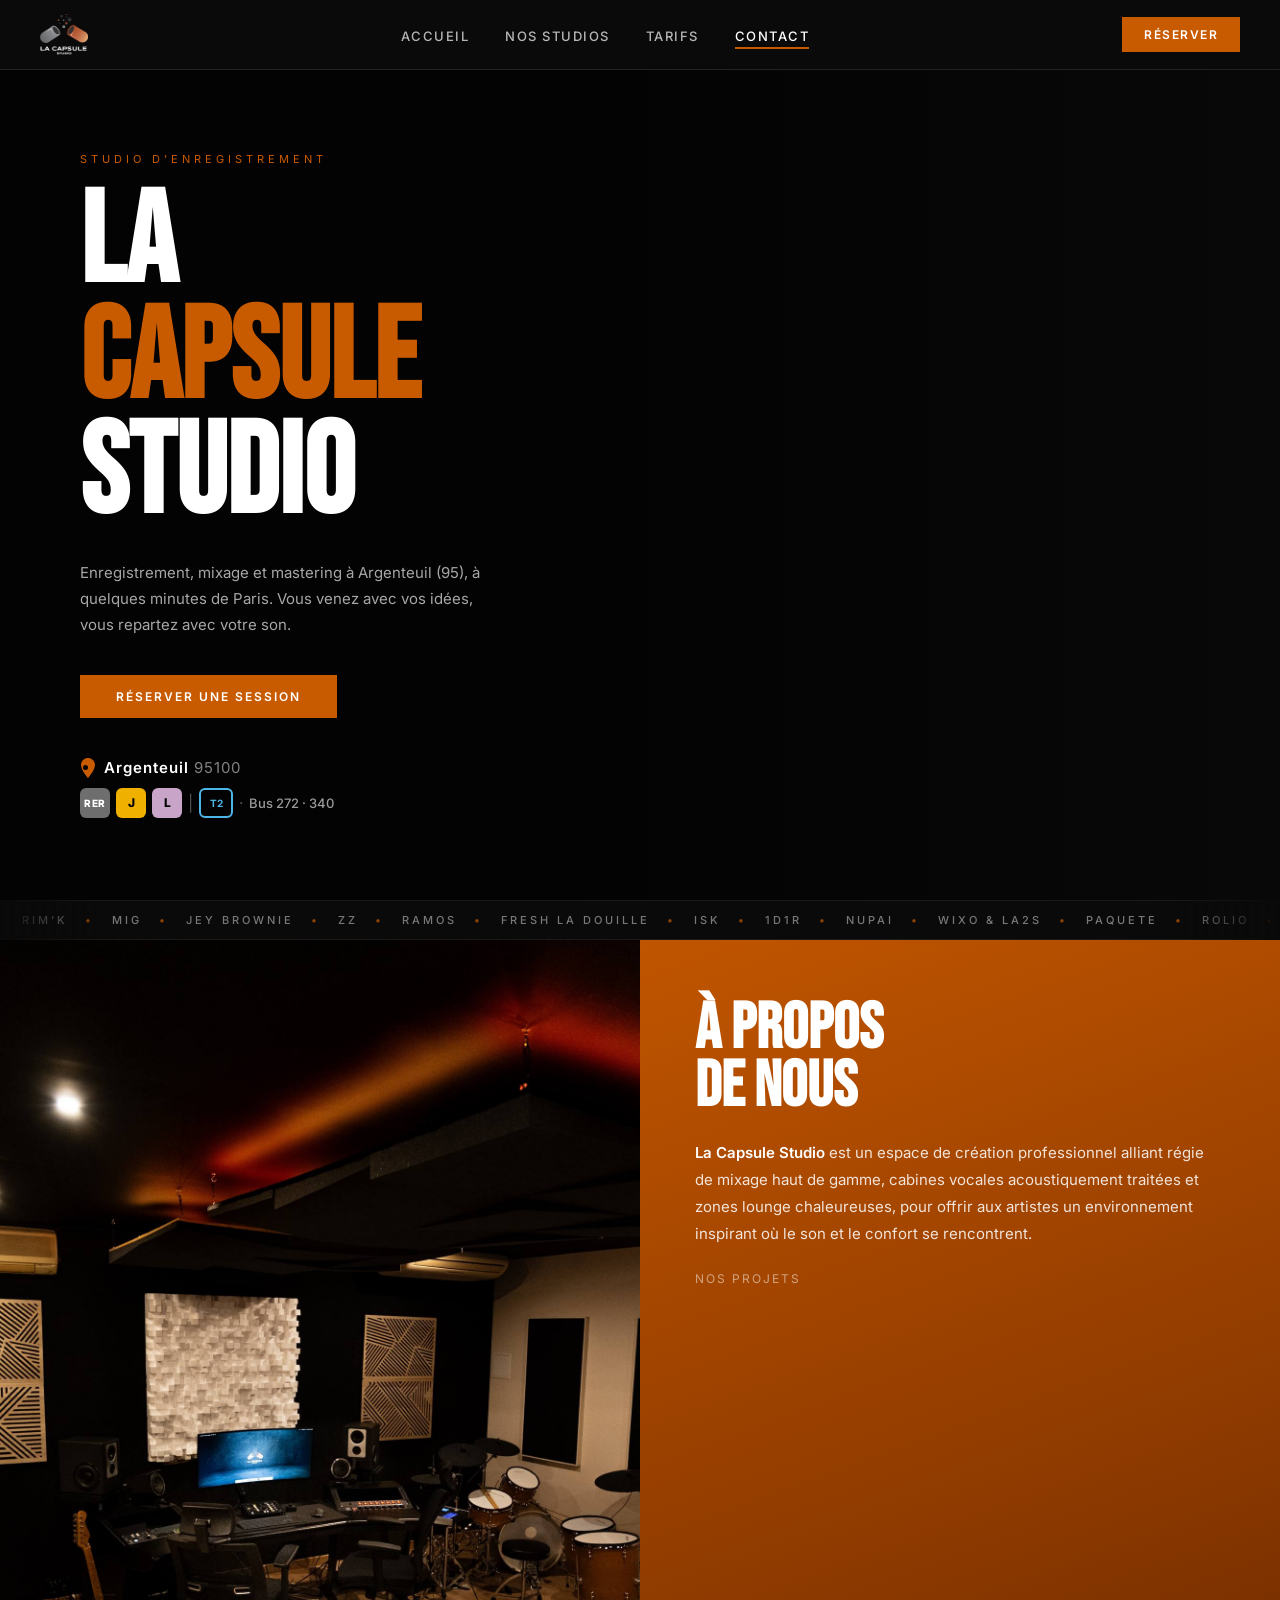
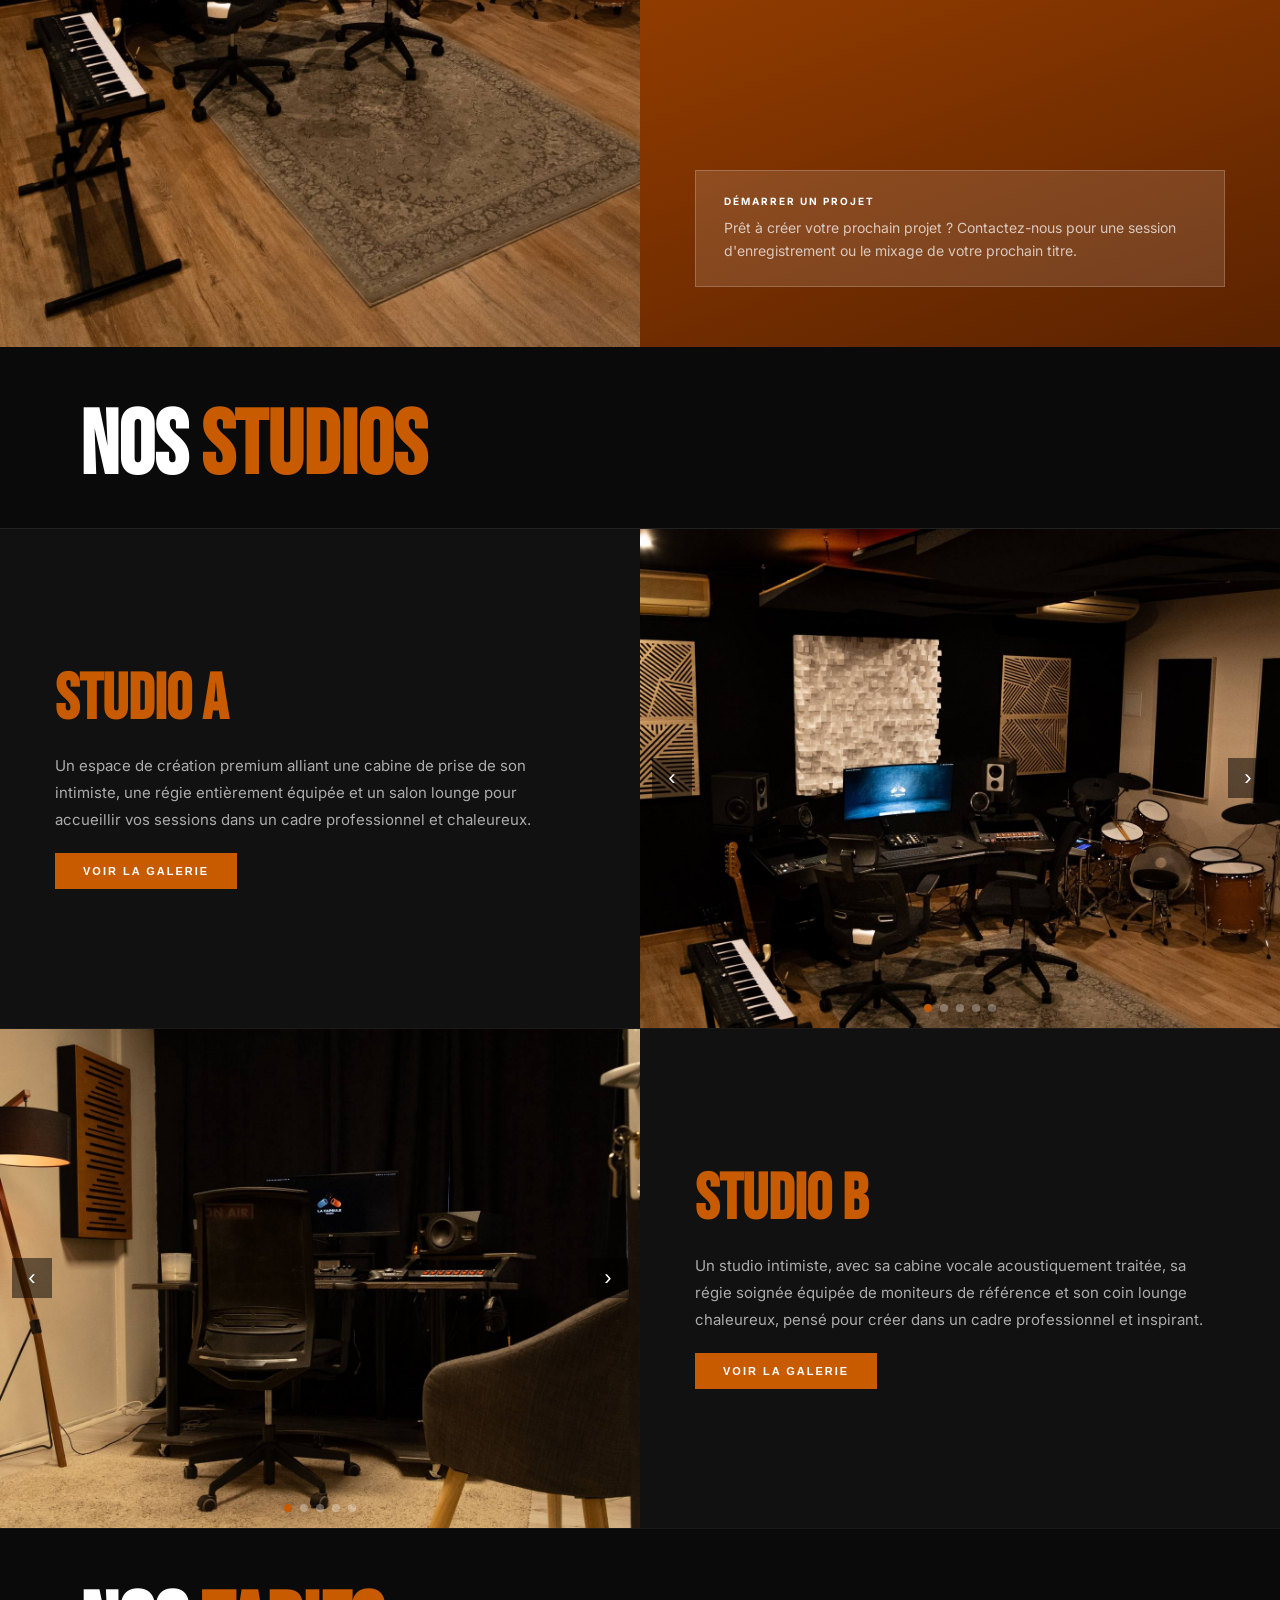
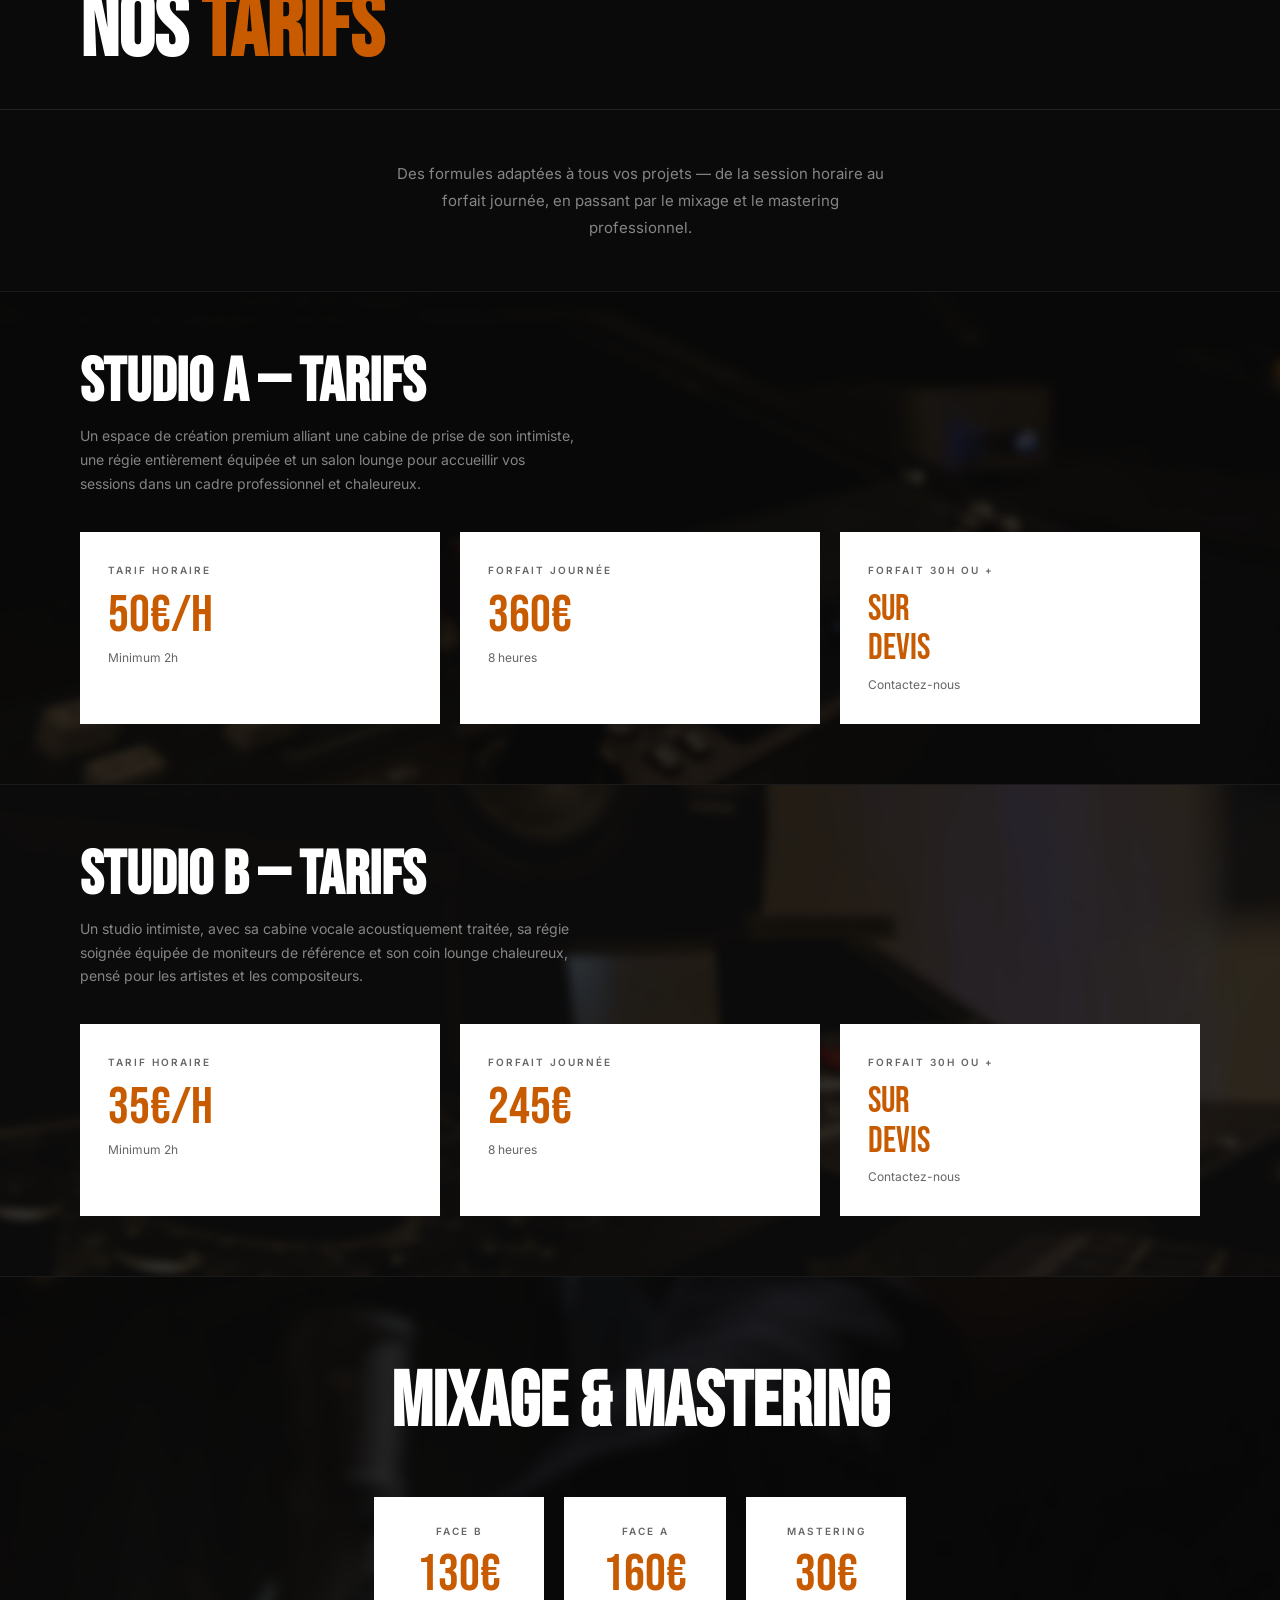
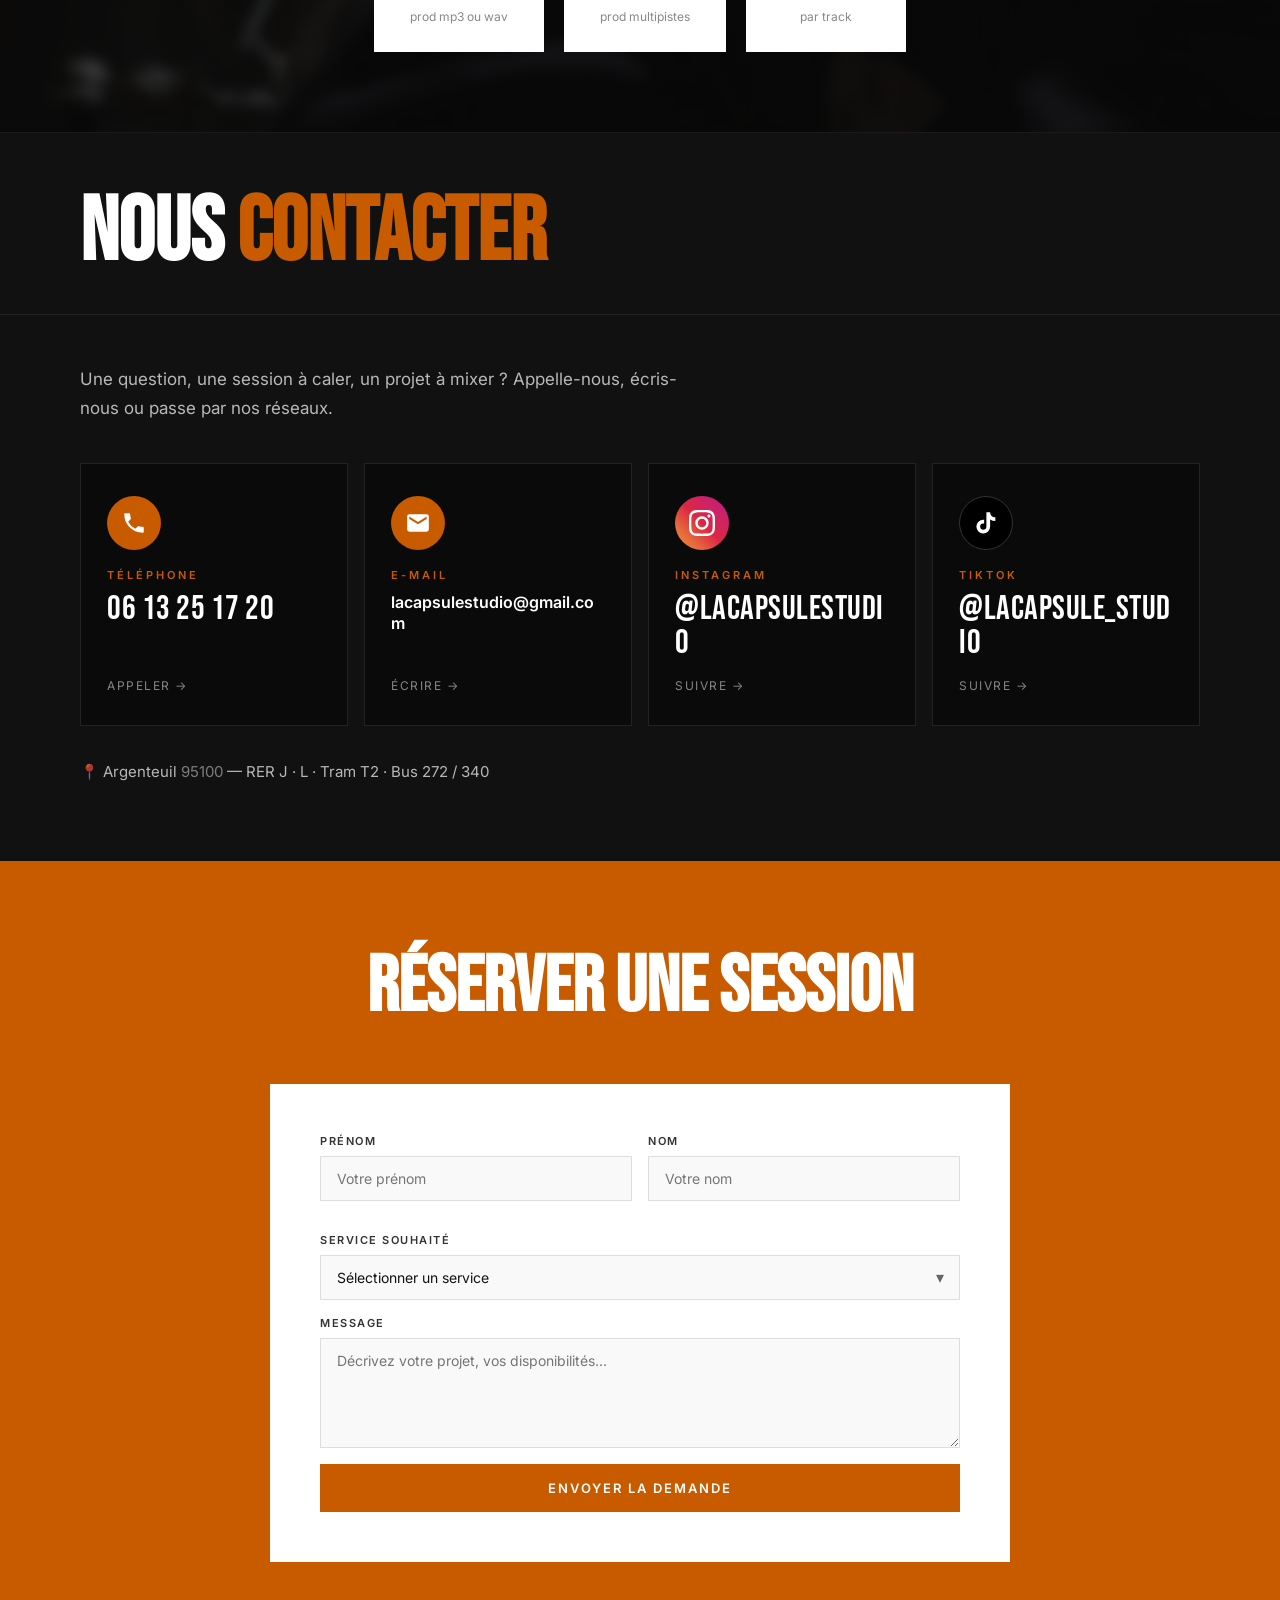
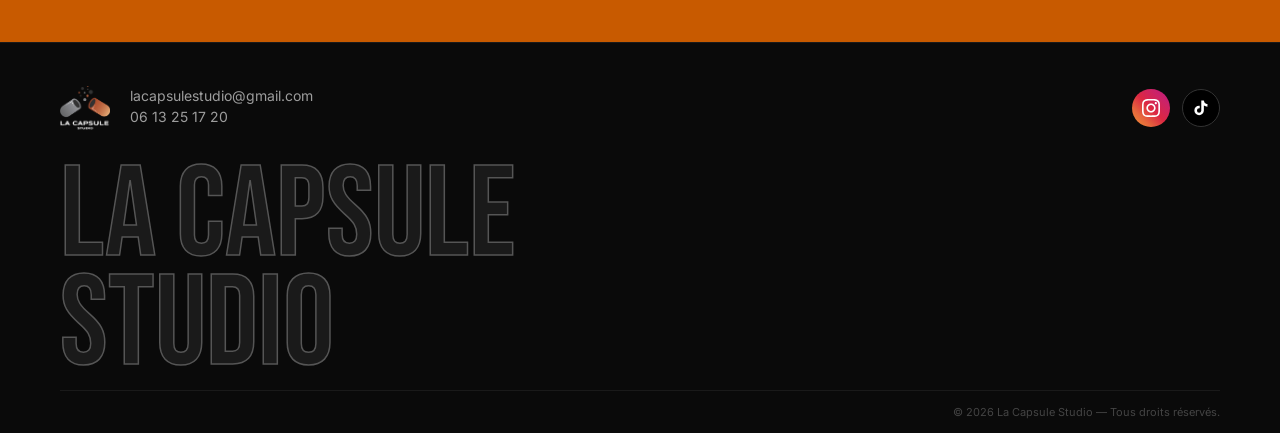
==== commit 5af09db8: "Bandeau défilant des artistes sur l'accueil" ====
--- a/index.html
+++ b/index.html
@@ -7,6 +7,11 @@
 <meta name="description" content="Studio d'enregistrement à Argenteuil (Val-d'Oise, 95) : 2 studios avec cabine vocale traitée, régie et lounge. Enregistrement dès 35 €/h, mixage et mastering. Réservez votre session.">
 <link rel="canonical" href="https://lacapsulestudio.com/">
 <meta name="theme-color" content="#0a0a0a">
+<meta name="google-site-verification" content="27CND4Fko8NaT1L7clHSqd-YrTwqmyRz68zxviDF2d4">
+<link rel="icon" href="/favicon.ico" sizes="48x48">
+<link rel="icon" type="image/png" sizes="192x192" href="/favicon-192.png">
+<link rel="icon" type="image/png" sizes="512x512" href="/favicon-512.png">
+<link rel="apple-touch-icon" href="/apple-touch-icon.png">
 
 <!-- Aperçu au partage (WhatsApp, Instagram, Facebook…) -->
 <meta property="og:type" content="website">
@@ -114,6 +119,14 @@
     </div>
   </div>
 
+  <!-- ARTISTES (bandeau défilant) -->
+  <div class="artists-ticker" aria-label="Artistes passés au studio : Rim'K, MIG, Jey Brownie, ZZ, Ramos, Fresh La Douille, ISK, 1D1R, Nupai, Wixo &amp; LA2S, Paquete, Rolio, Stony Stone, A2Z">
+    <div class="artists-track" aria-hidden="true">
+      <div class="artists-group"><span>Rim'K</span><span>MIG</span><span>Jey Brownie</span><span>ZZ</span><span>Ramos</span><span>Fresh La Douille</span><span>ISK</span><span>1D1R</span><span>Nupai</span><span>Wixo &amp; LA2S</span><span>Paquete</span><span>Rolio</span><span>Stony Stone</span><span>A2Z</span></div>
+      <div class="artists-group"><span>Rim'K</span><span>MIG</span><span>Jey Brownie</span><span>ZZ</span><span>Ramos</span><span>Fresh La Douille</span><span>ISK</span><span>1D1R</span><span>Nupai</span><span>Wixo &amp; LA2S</span><span>Paquete</span><span>Rolio</span><span>Stony Stone</span><span>A2Z</span></div>
+    </div>
+  </div>
+
   <!-- À PROPOS -->
   <div class="section-about">
     <div class="about-img">
--- a/style.css
+++ b/style.css
@@ -55,6 +55,16 @@
 .transport-badge.tram { background: transparent; color: #4db6e6; border: 2px solid #4db6e6; font-size: 10px; font-weight: 700; width: 34px; }
 .transport-sep { color: rgba(255,255,255,0.3); font-size: 16px; }
 .transport-bus { font-size: 13px; color: rgba(255,255,255,0.6); font-weight: 500; }
+
+/* ===== ARTISTES (bandeau défilant) ===== */
+.artists-ticker { overflow: hidden; background: var(--black); border-top: 1px solid #1a1a1a; border-bottom: 1px solid #1a1a1a; padding: 12px 0; -webkit-mask-image: linear-gradient(to right, transparent, #000 8%, #000 92%, transparent); mask-image: linear-gradient(to right, transparent, #000 8%, #000 92%, transparent); }
+.artists-track { display: flex; width: max-content; animation: artists-scroll 45s linear infinite; }
+.artists-group { display: flex; flex-shrink: 0; }
+.artists-group span { font-size: 11px; font-weight: 500; letter-spacing: 3px; text-transform: uppercase; color: rgba(255,255,255,0.45); white-space: nowrap; padding: 0 22px; position: relative; }
+.artists-group span::after { content: '•'; position: absolute; right: -4px; color: var(--orange); opacity: 0.7; }
+@keyframes artists-scroll { from { transform: translateX(-50%); } to { transform: translateX(0); } }
+@media (prefers-reduced-motion: reduce) { .artists-track { animation-duration: 120s; } }
+@media (max-width: 768px) { .artists-ticker { padding: 10px 0; } .artists-group span { font-size: 10px; letter-spacing: 2.5px; padding: 0 16px; } .artists-track { animation-duration: 35s; } }
 
 /* ===== À PROPOS ===== */
 .section-about { display: grid; grid-template-columns: 1fr 1fr; min-height: 600px; }
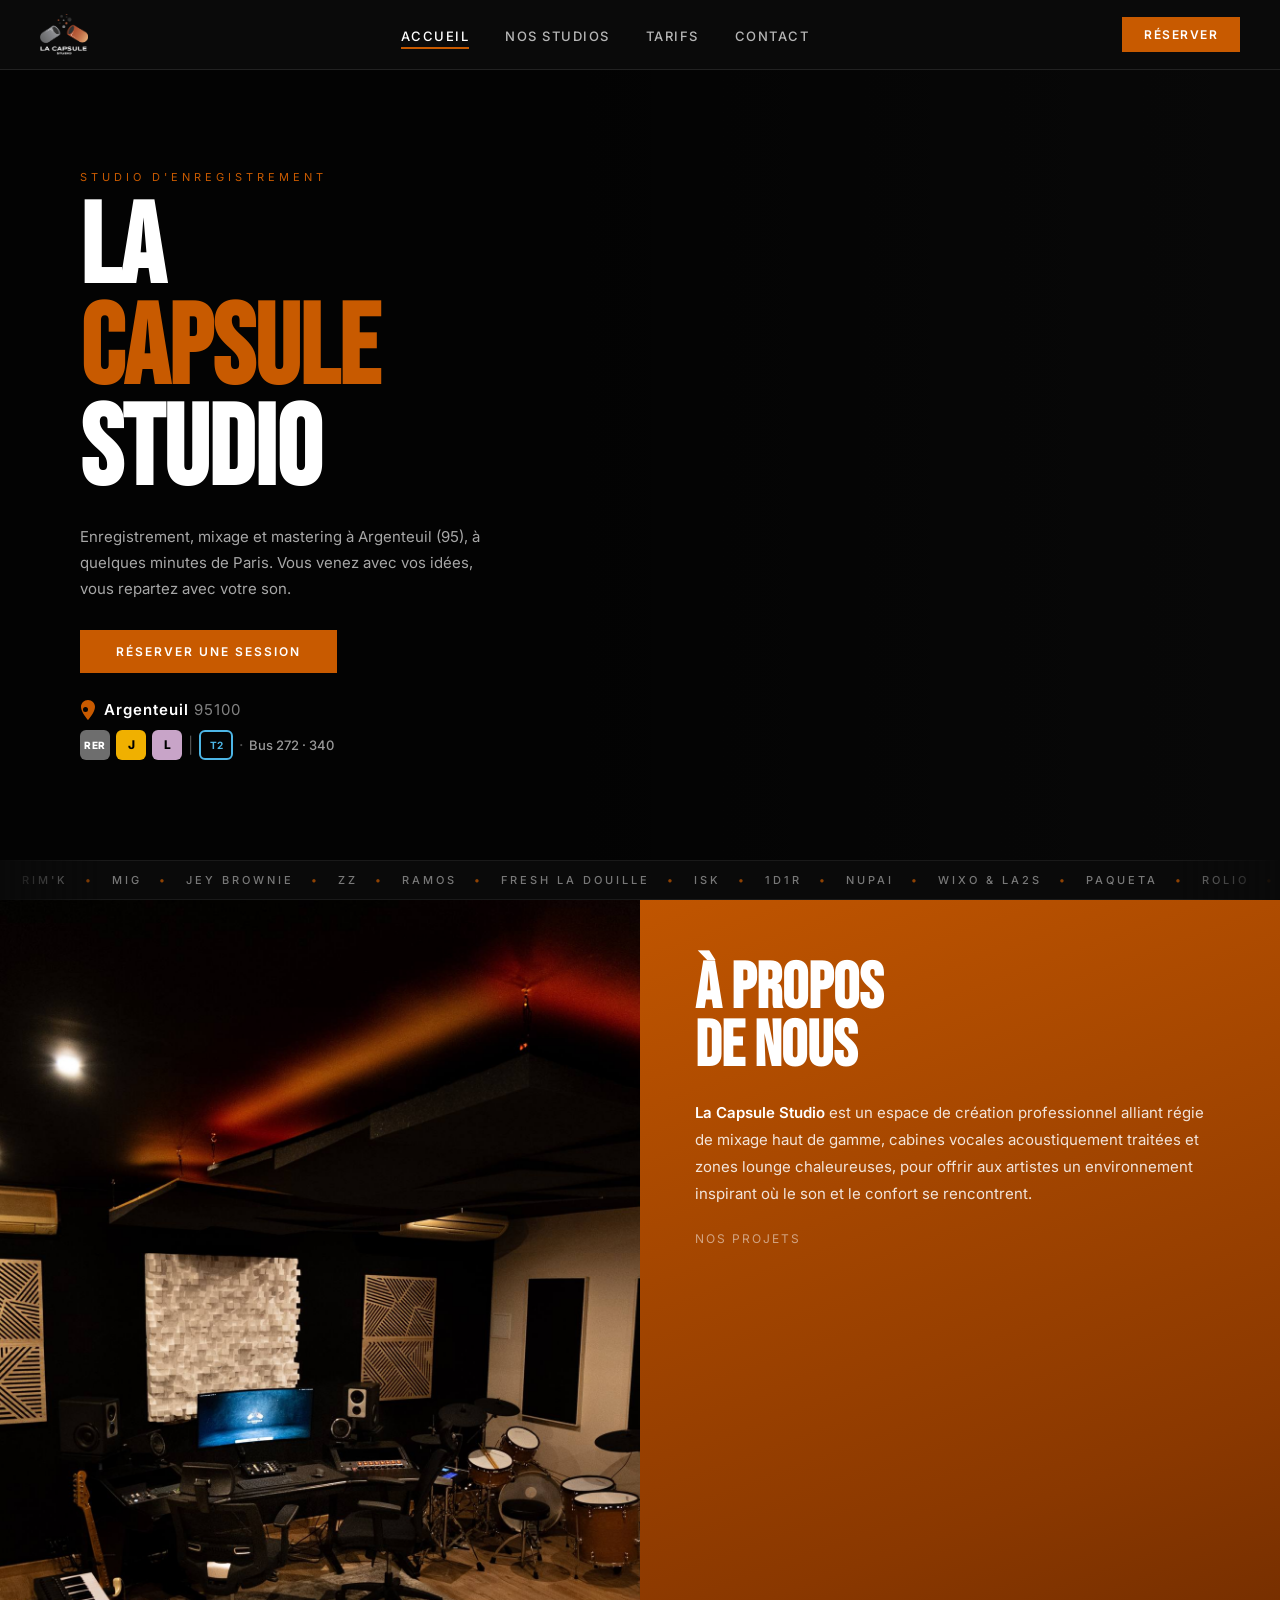
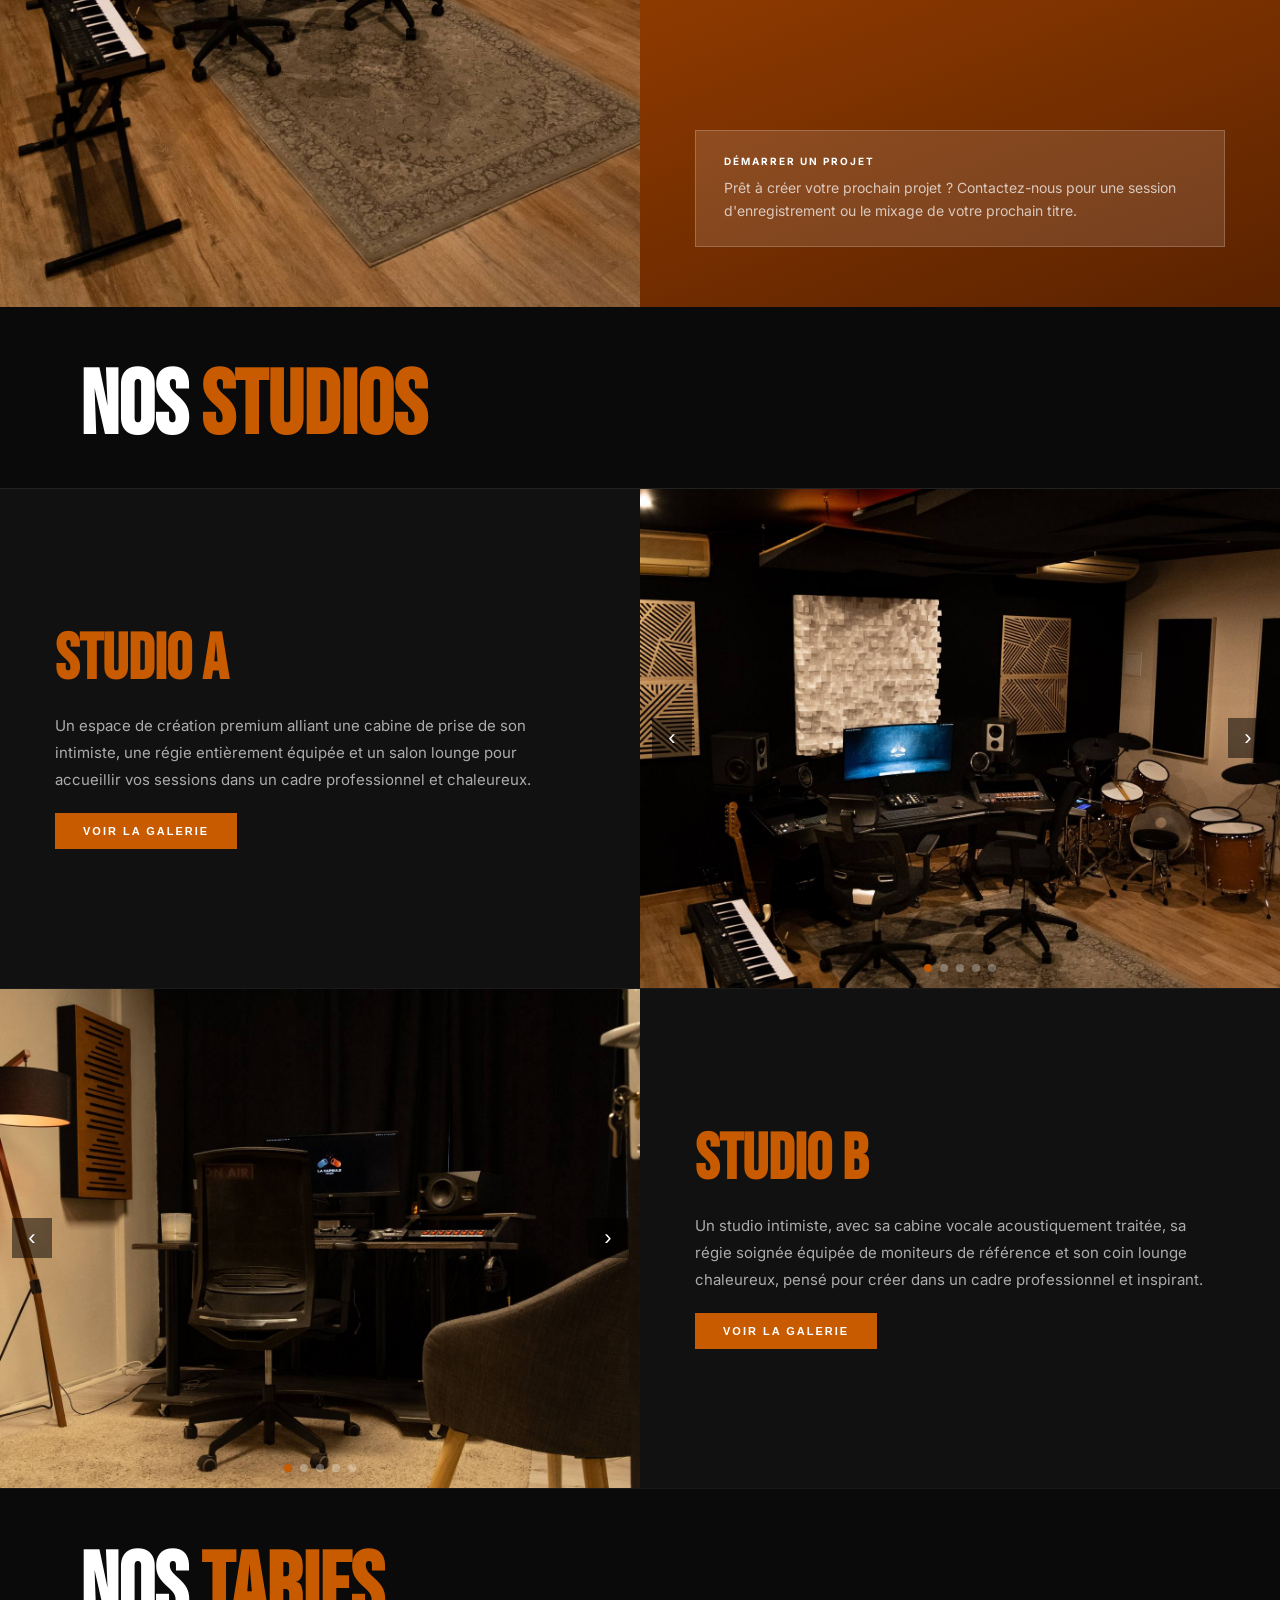
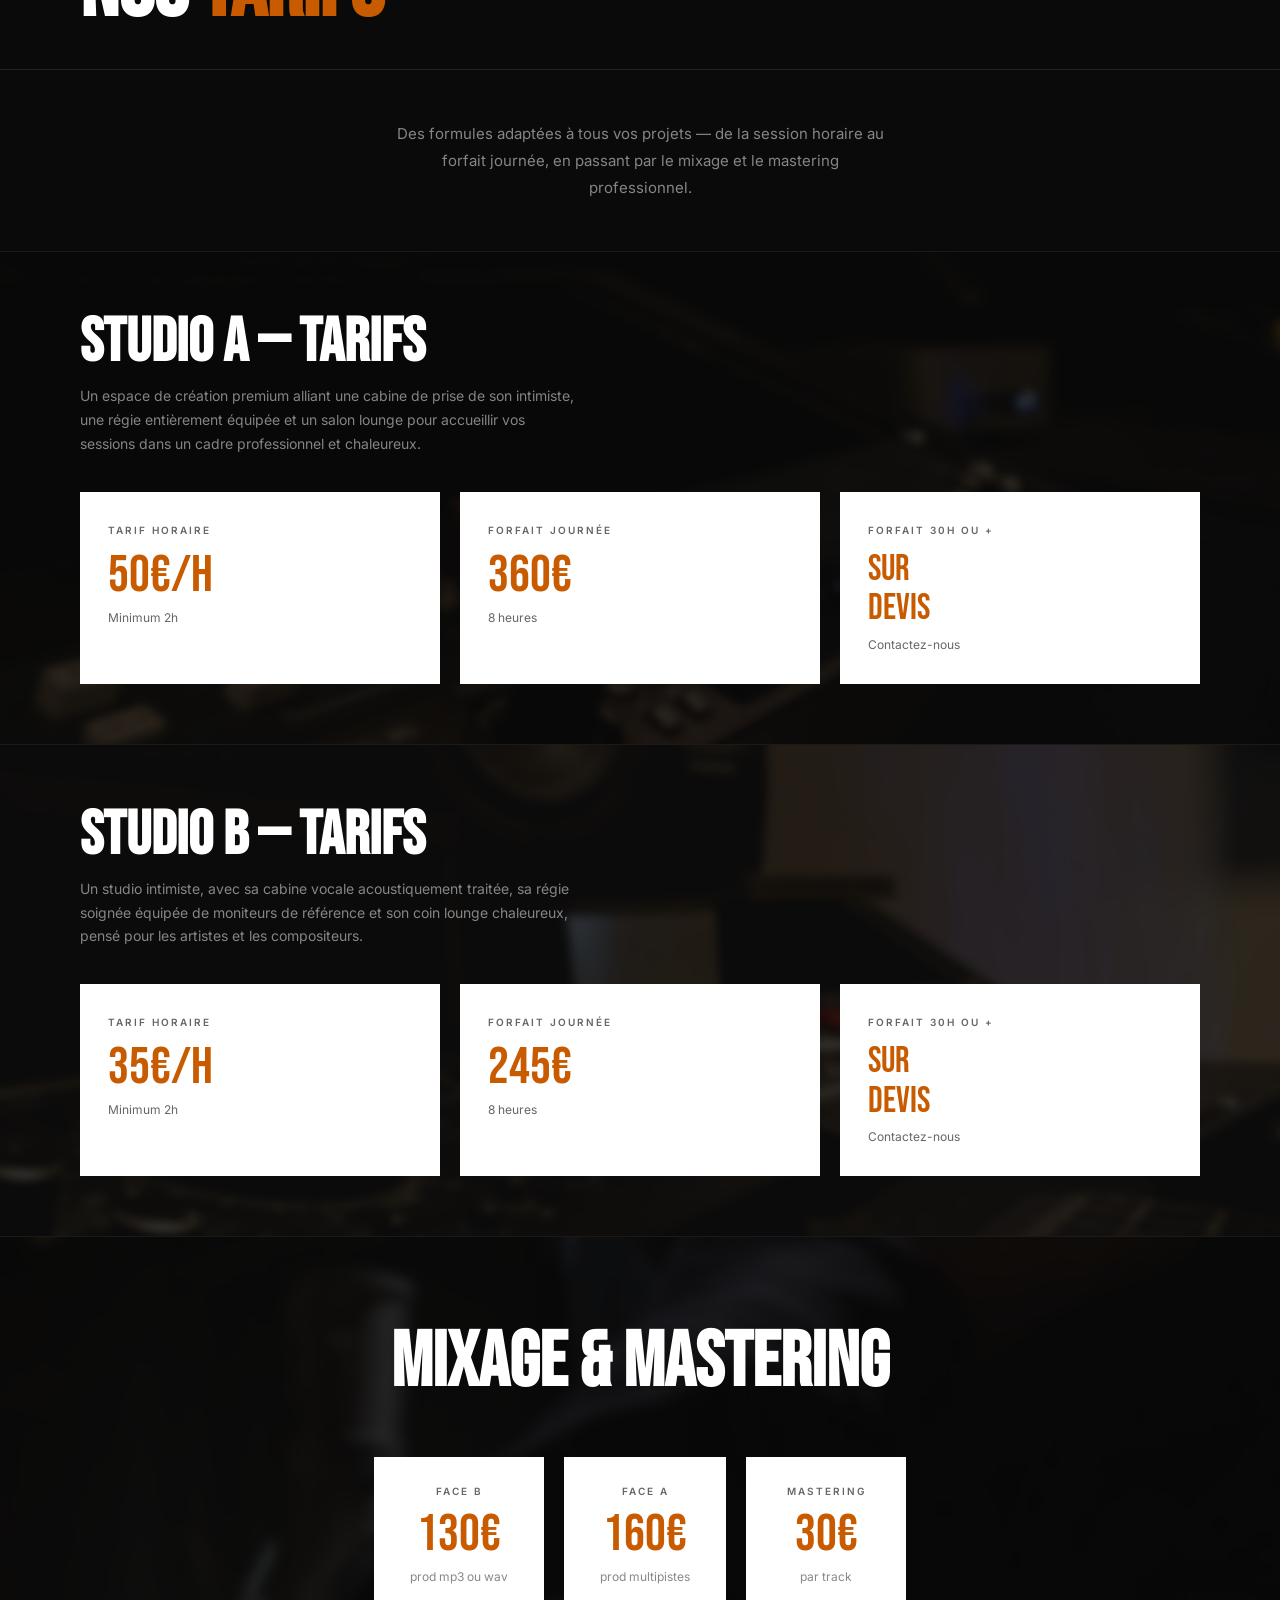
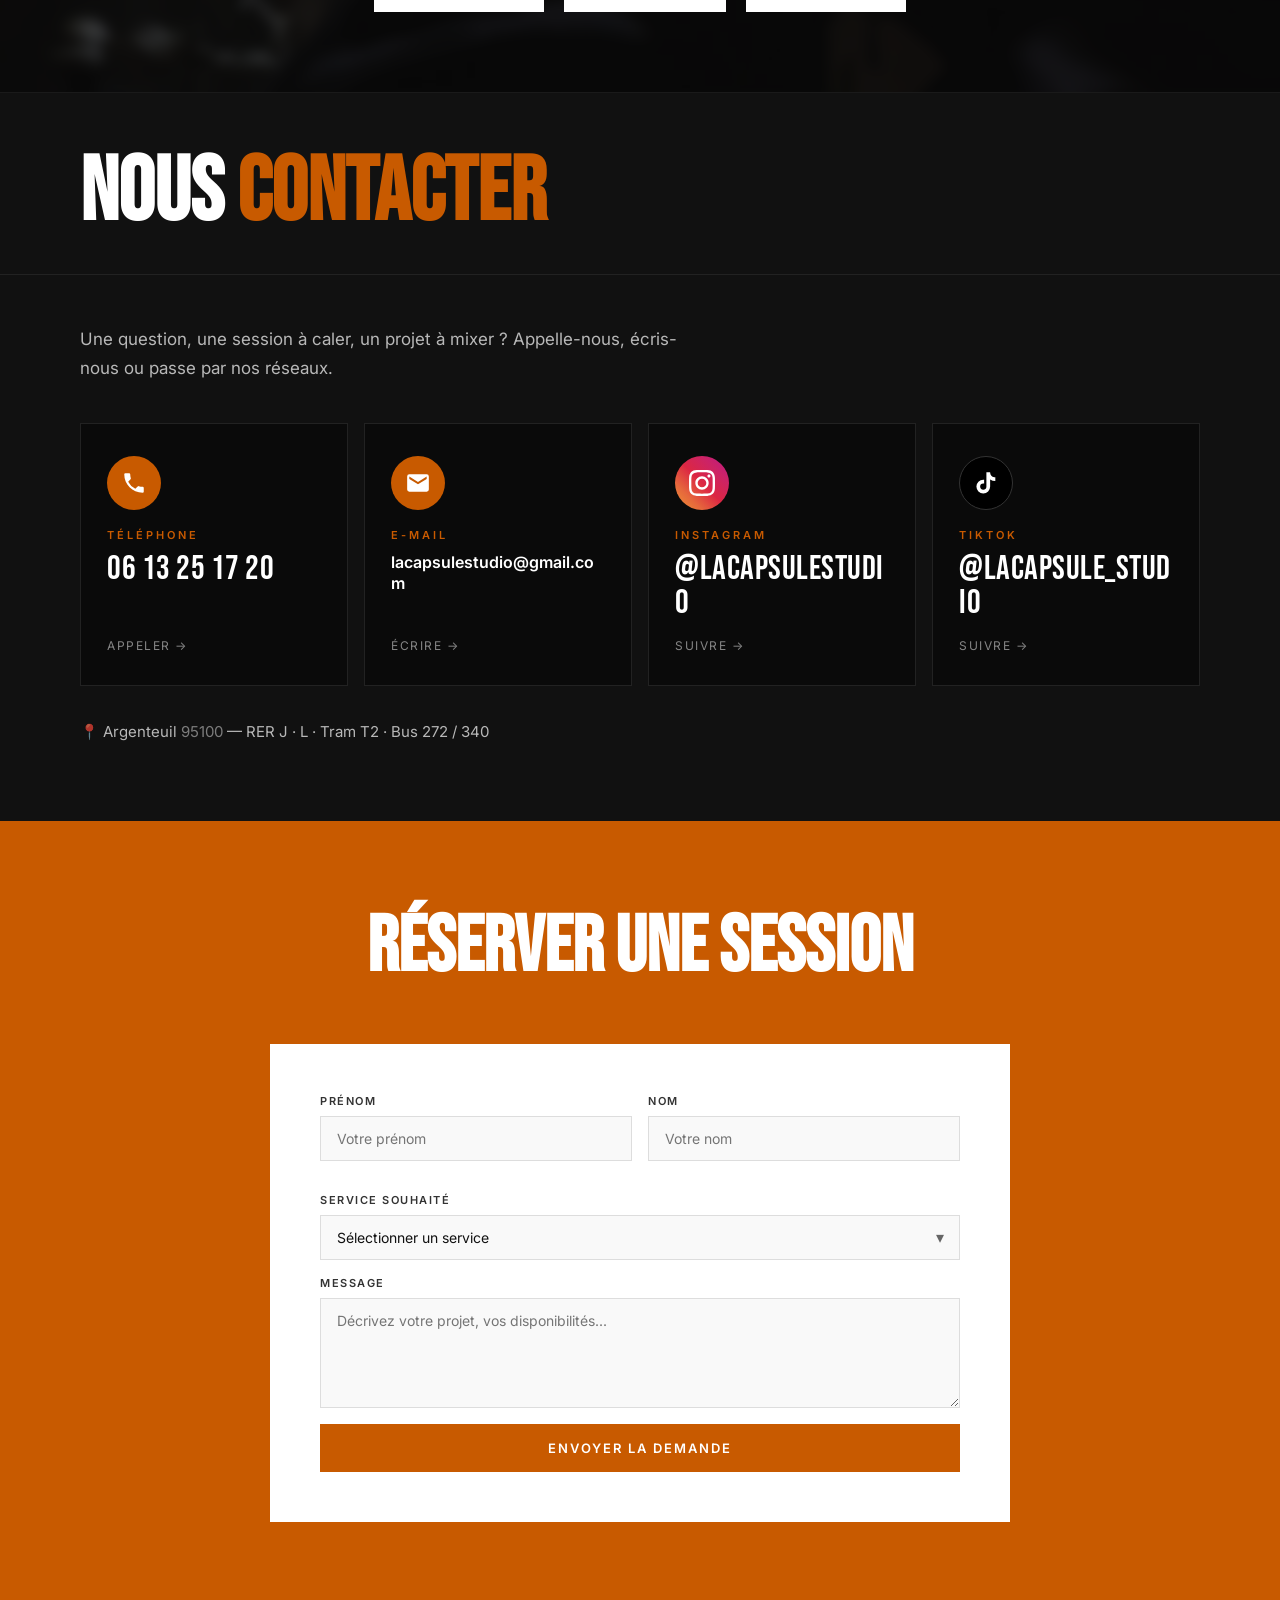
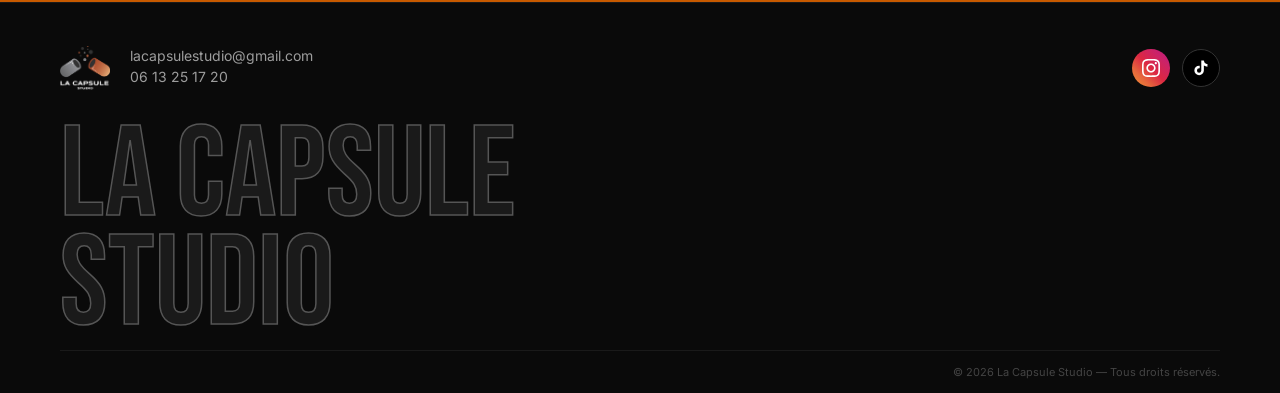
==== commit cd99844a: "Correction : Paqueta" ====
--- a/index.html
+++ b/index.html
@@ -120,10 +120,10 @@
   </div>
 
   <!-- ARTISTES (bandeau défilant) -->
-  <div class="artists-ticker" aria-label="Artistes passés au studio : Rim'K, MIG, Jey Brownie, ZZ, Ramos, Fresh La Douille, ISK, 1D1R, Nupai, Wixo &amp; LA2S, Paquete, Rolio, Stony Stone, A2Z">
+  <div class="artists-ticker" aria-label="Artistes passés au studio : Rim'K, MIG, Jey Brownie, ZZ, Ramos, Fresh La Douille, ISK, 1D1R, Nupai, Wixo &amp; LA2S, Paqueta, Rolio, Stony Stone, A2Z">
     <div class="artists-track" aria-hidden="true">
-      <div class="artists-group"><span>Rim'K</span><span>MIG</span><span>Jey Brownie</span><span>ZZ</span><span>Ramos</span><span>Fresh La Douille</span><span>ISK</span><span>1D1R</span><span>Nupai</span><span>Wixo &amp; LA2S</span><span>Paquete</span><span>Rolio</span><span>Stony Stone</span><span>A2Z</span></div>
-      <div class="artists-group"><span>Rim'K</span><span>MIG</span><span>Jey Brownie</span><span>ZZ</span><span>Ramos</span><span>Fresh La Douille</span><span>ISK</span><span>1D1R</span><span>Nupai</span><span>Wixo &amp; LA2S</span><span>Paquete</span><span>Rolio</span><span>Stony Stone</span><span>A2Z</span></div>
+      <div class="artists-group"><span>Rim'K</span><span>MIG</span><span>Jey Brownie</span><span>ZZ</span><span>Ramos</span><span>Fresh La Douille</span><span>ISK</span><span>1D1R</span><span>Nupai</span><span>Wixo &amp; LA2S</span><span>Paqueta</span><span>Rolio</span><span>Stony Stone</span><span>A2Z</span></div>
+      <div class="artists-group"><span>Rim'K</span><span>MIG</span><span>Jey Brownie</span><span>ZZ</span><span>Ramos</span><span>Fresh La Douille</span><span>ISK</span><span>1D1R</span><span>Nupai</span><span>Wixo &amp; LA2S</span><span>Paqueta</span><span>Rolio</span><span>Stony Stone</span><span>A2Z</span></div>
     </div>
   </div>
 
--- a/style.css
+++ b/style.css
@@ -31,7 +31,7 @@
 section.page { scroll-margin-top: 70px; }
 
 /* ===== HERO ===== */
-.hero { position: relative; min-height: calc(100vh - 70px); display: flex; align-items: center; overflow: hidden; background: #0a0a0a; }
+.hero { position: relative; min-height: calc(100vh - 70px - 40px); display: flex; align-items: center; overflow: hidden; background: #0a0a0a; }
 .hero-video { position: absolute; inset: 0; width: 100%; height: 100%; object-fit: cover; opacity: 0.45; }
 .hero-overlay { position: absolute; inset: 0; background: linear-gradient(to right, rgba(0,0,0,0.75) 40%, rgba(0,0,0,0.2) 100%); }
 .hero-content { position: relative; z-index: 2; padding: 60px 80px; max-width: 680px; }
@@ -57,14 +57,14 @@
 .transport-bus { font-size: 13px; color: rgba(255,255,255,0.6); font-weight: 500; }
 
 /* ===== ARTISTES (bandeau défilant) ===== */
-.artists-ticker { overflow: hidden; background: var(--black); border-top: 1px solid #1a1a1a; border-bottom: 1px solid #1a1a1a; padding: 12px 0; -webkit-mask-image: linear-gradient(to right, transparent, #000 8%, #000 92%, transparent); mask-image: linear-gradient(to right, transparent, #000 8%, #000 92%, transparent); }
+.artists-ticker { overflow: hidden; background: var(--black); border-top: 1px solid #1a1a1a; border-bottom: 1px solid #1a1a1a; height: 40px; display: flex; align-items: center; -webkit-mask-image: linear-gradient(to right, transparent, #000 8%, #000 92%, transparent); mask-image: linear-gradient(to right, transparent, #000 8%, #000 92%, transparent); }
 .artists-track { display: flex; width: max-content; animation: artists-scroll 45s linear infinite; }
 .artists-group { display: flex; flex-shrink: 0; }
 .artists-group span { font-size: 11px; font-weight: 500; letter-spacing: 3px; text-transform: uppercase; color: rgba(255,255,255,0.45); white-space: nowrap; padding: 0 22px; position: relative; }
 .artists-group span::after { content: '•'; position: absolute; right: -4px; color: var(--orange); opacity: 0.7; }
 @keyframes artists-scroll { from { transform: translateX(-50%); } to { transform: translateX(0); } }
 @media (prefers-reduced-motion: reduce) { .artists-track { animation-duration: 120s; } }
-@media (max-width: 768px) { .artists-ticker { padding: 10px 0; } .artists-group span { font-size: 10px; letter-spacing: 2.5px; padding: 0 16px; } .artists-track { animation-duration: 35s; } }
+@media (max-width: 768px) { .artists-ticker { height: 36px; } .artists-group span { font-size: 10px; letter-spacing: 2.5px; padding: 0 16px; } .artists-track { animation-duration: 35s; } }
 
 /* ===== À PROPOS ===== */
 .section-about { display: grid; grid-template-columns: 1fr 1fr; min-height: 600px; }
@@ -209,6 +209,15 @@
 .fade-in { opacity: 0; transform: translateY(36px); transition: opacity 0.7s ease, transform 0.7s ease; }
 .fade-in.visible { opacity: 1; transform: translateY(0); }
 
+/* Écrans d'ordinateur peu hauts : accueil plus compact pour voir le bandeau des artistes dès l'arrivée */
+@media (min-width: 769px) and (max-height: 900px) {
+  .hero-content { padding-top: 3vh; padding-bottom: 3vh; }
+  .hero-tag { margin-bottom: 1.6vh; }
+  .hero-title { font-size: clamp(56px, 12.5vh, 130px); margin-bottom: 2.4vh; }
+  .hero-sub { margin-bottom: 3vh; }
+  .hero-cta { margin-bottom: 3vh; }
+}
+
 /* ====================================================
    RESPONSIVE — TABLET (max 1024px)
    ==================================================== */
@@ -250,7 +259,7 @@
   .btn-reserve { padding: 8px 16px; font-size: 11px; }
 
   /* Hero */
-  .hero { min-height: calc(100svh - 60px); align-items: flex-end; padding-bottom: 40px; }
+  .hero { min-height: calc(100svh - 60px - 36px); align-items: flex-end; padding-bottom: 40px; }
   .hero-content { padding: 0 24px 0; max-width: 100%; }
   .hero-title { font-size: clamp(52px, 16vw, 80px); }
   .hero-sub { font-size: 14px; max-width: 100%; margin-bottom: 28px; }
